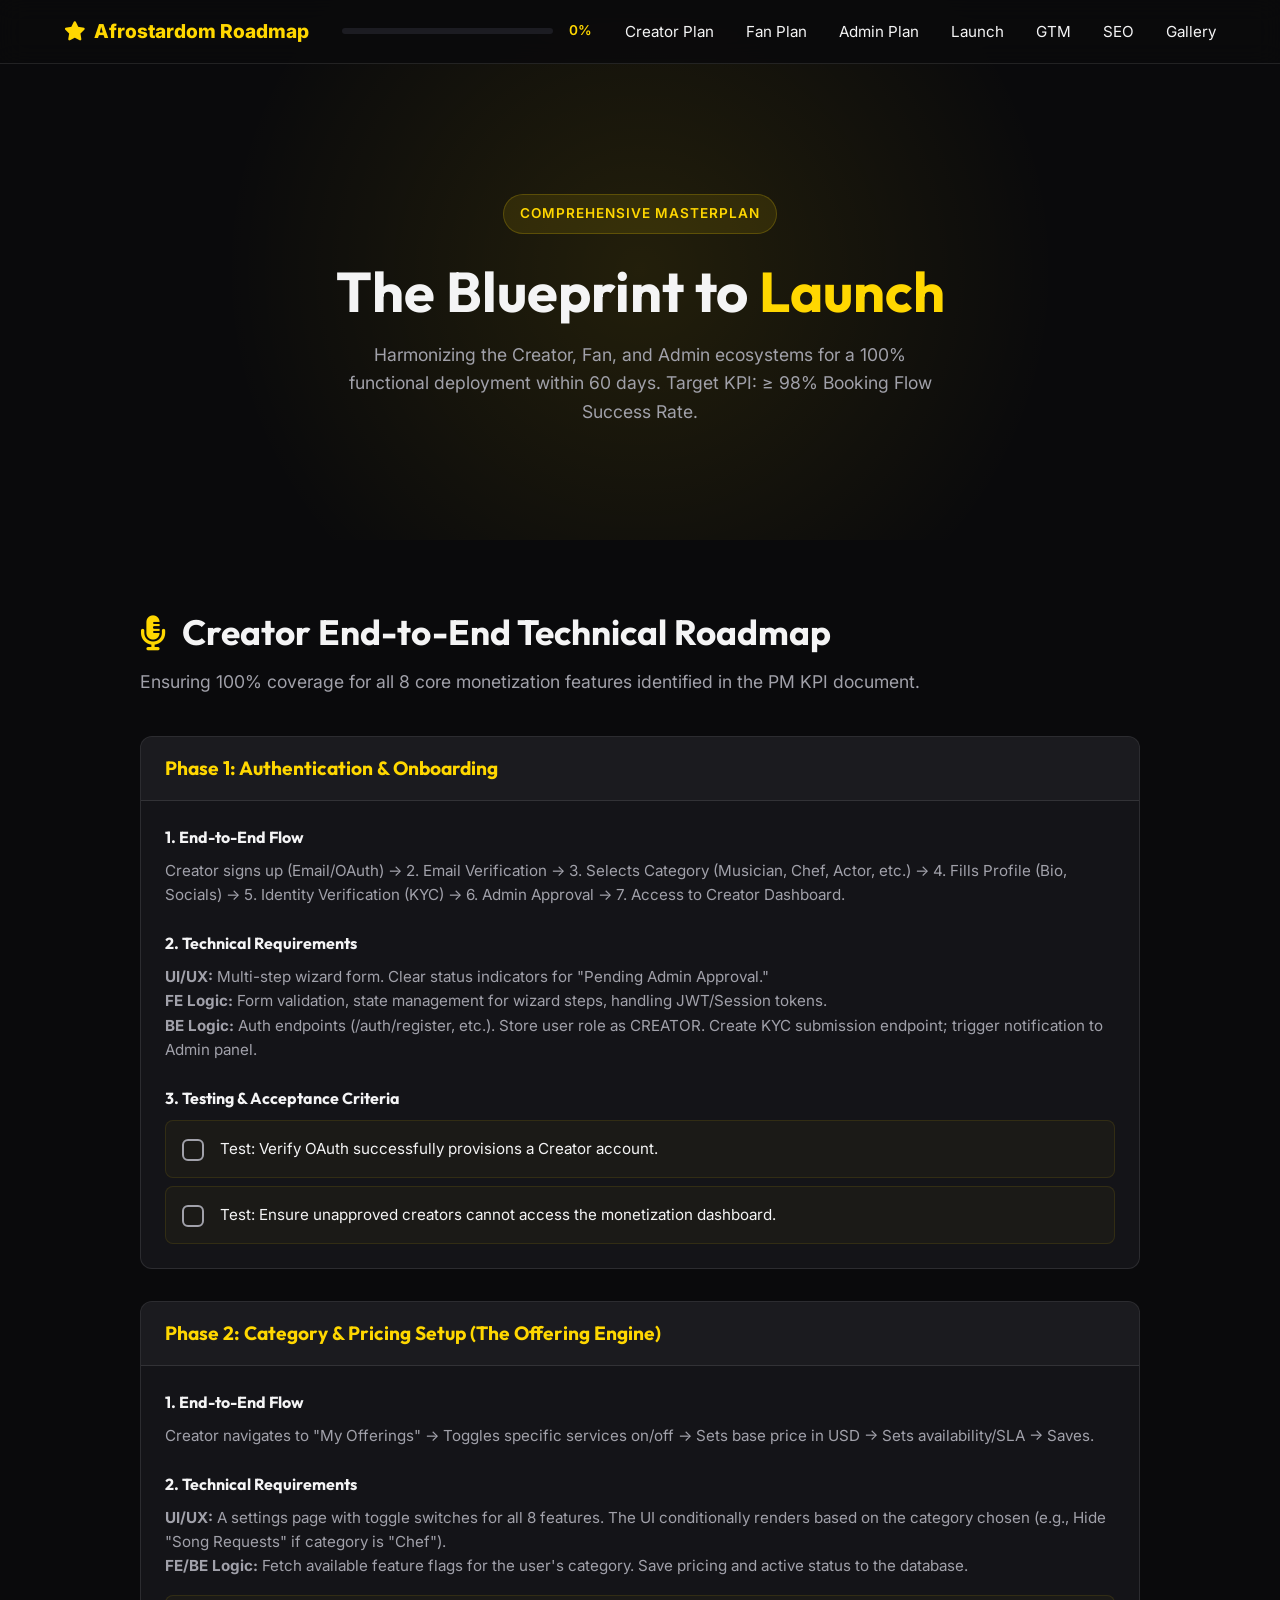
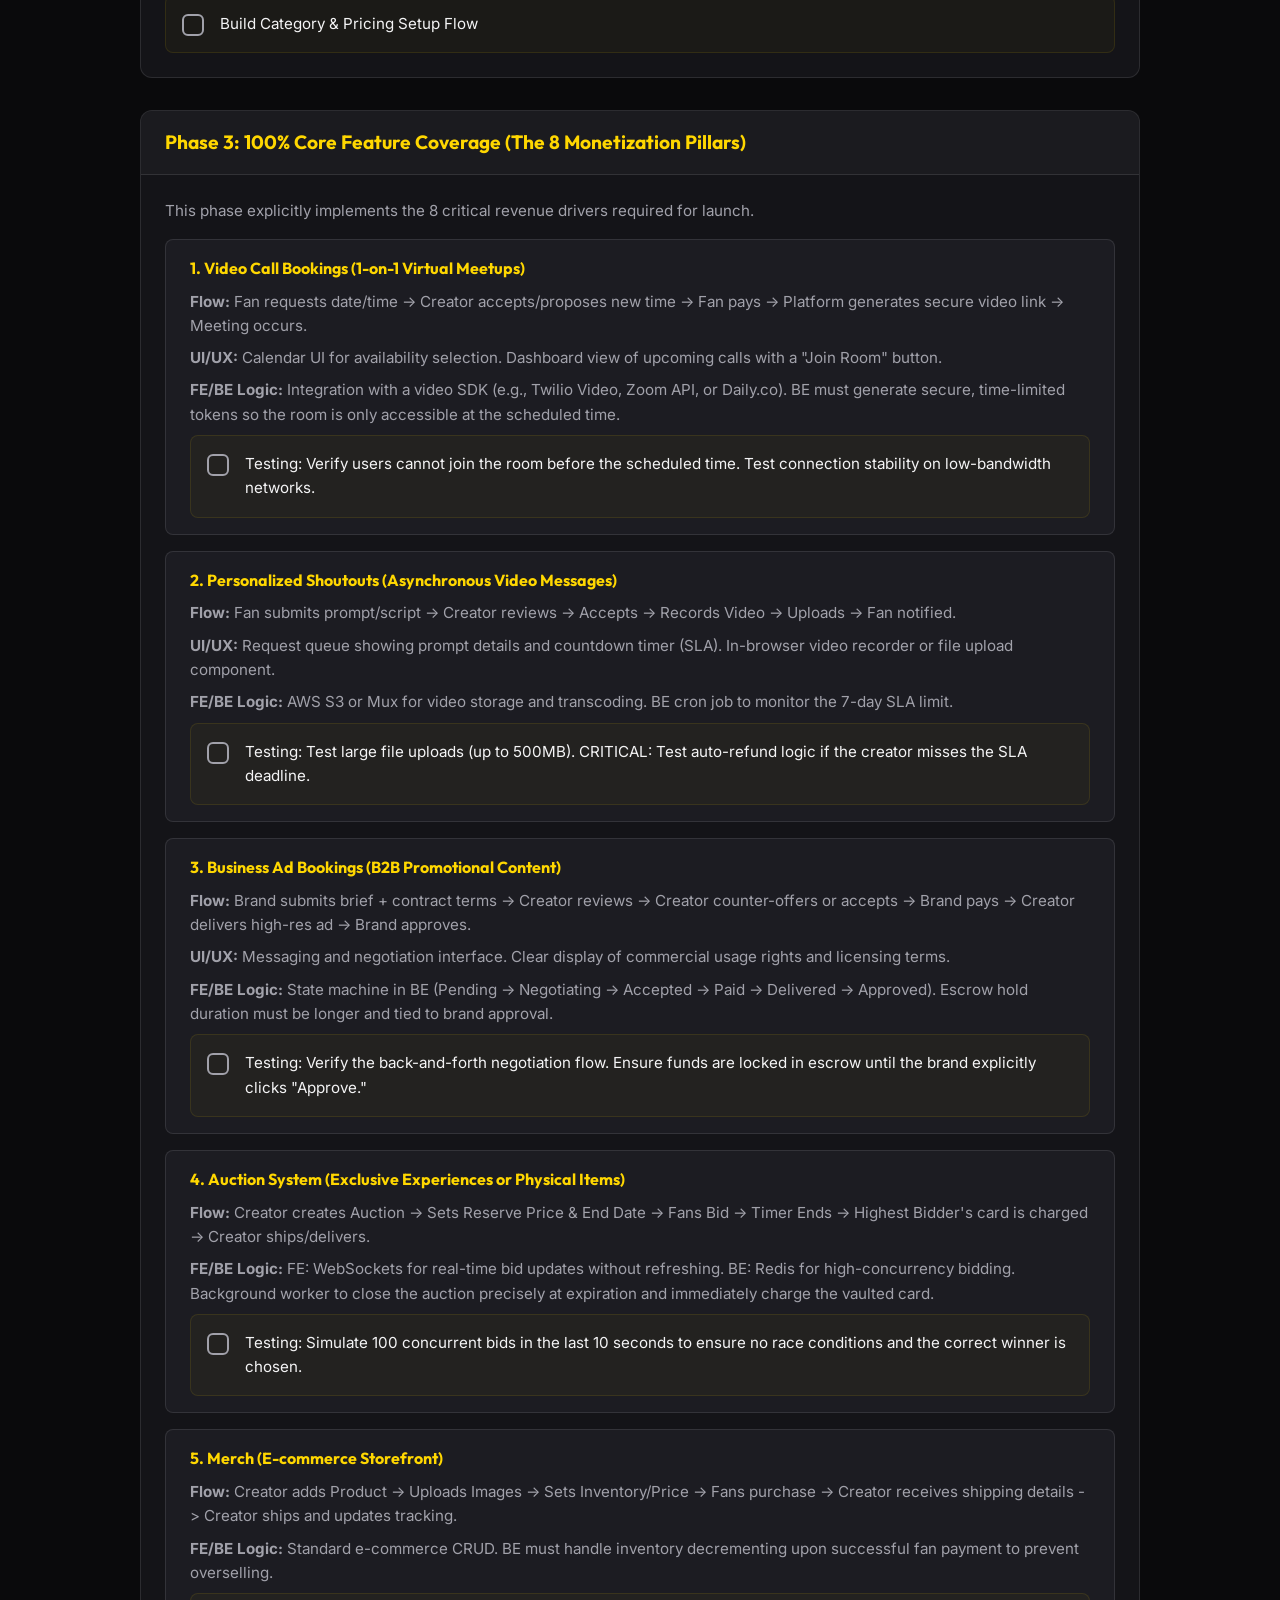
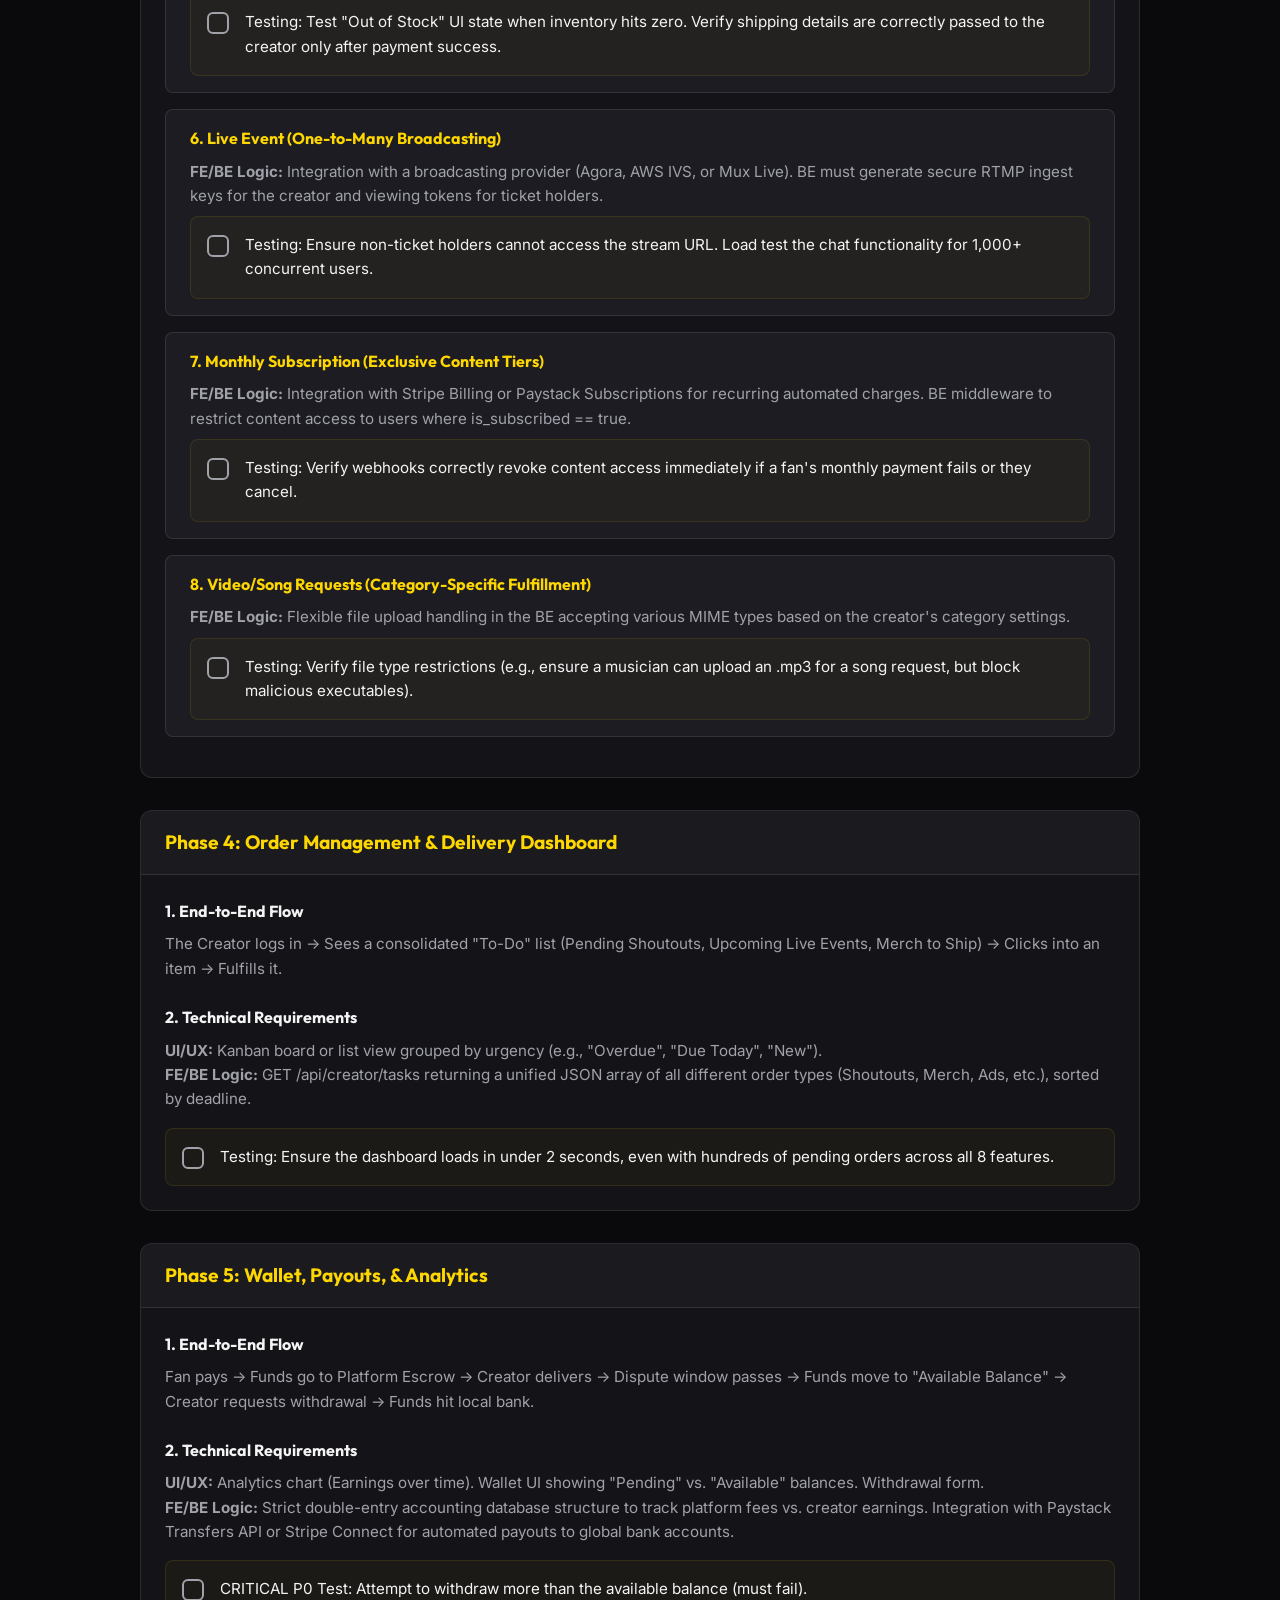
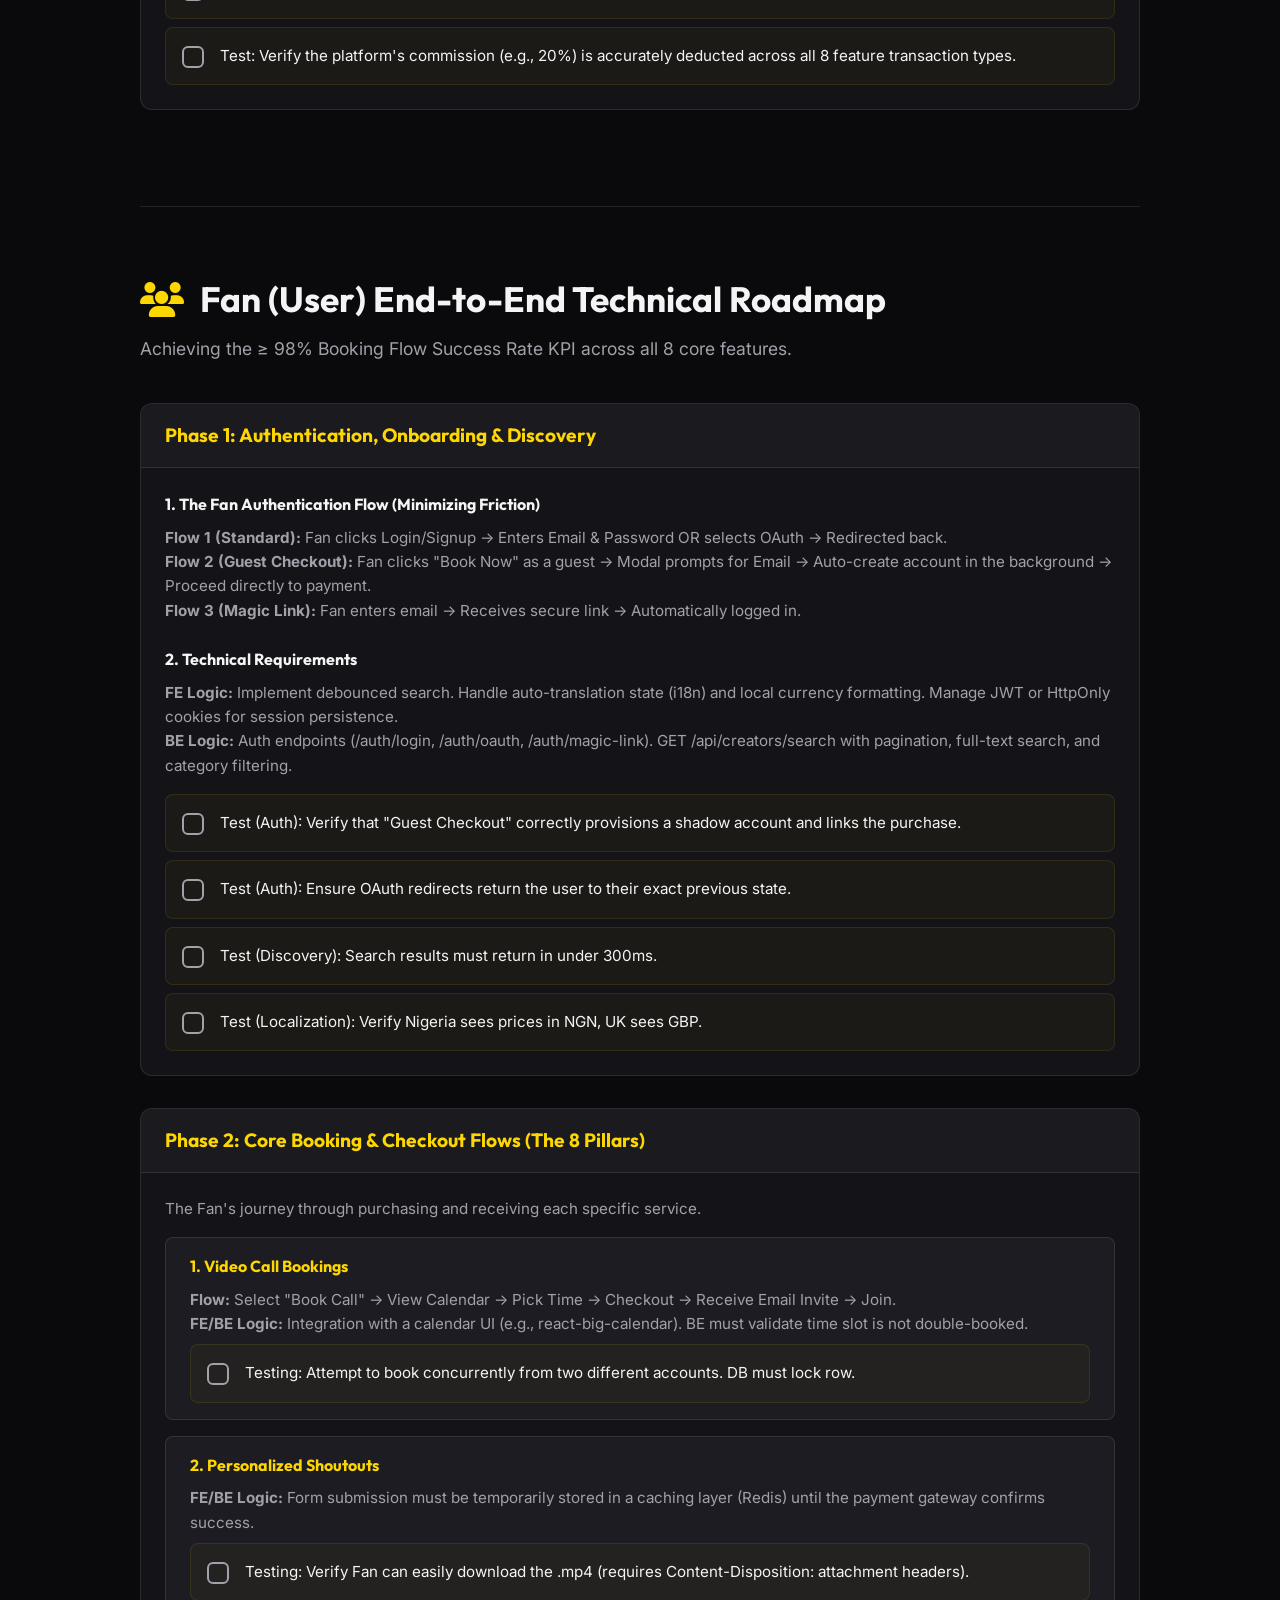
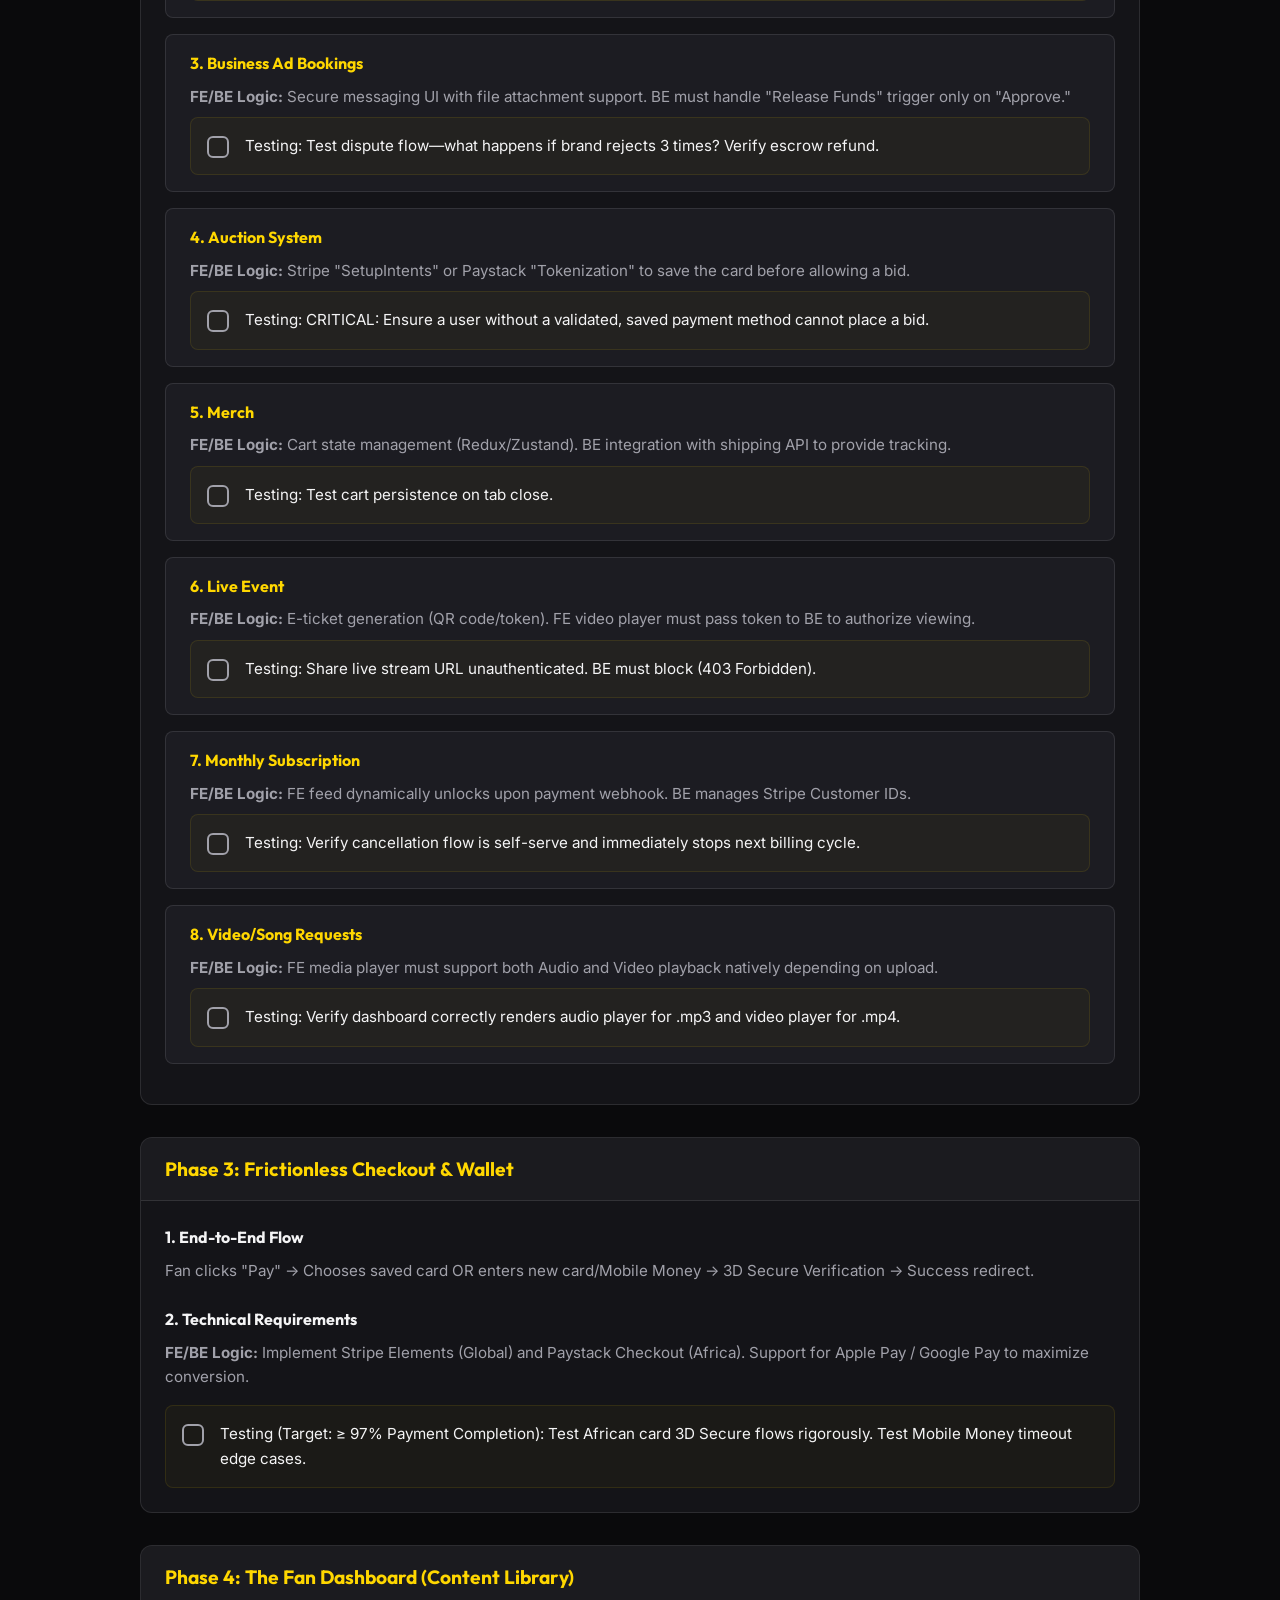
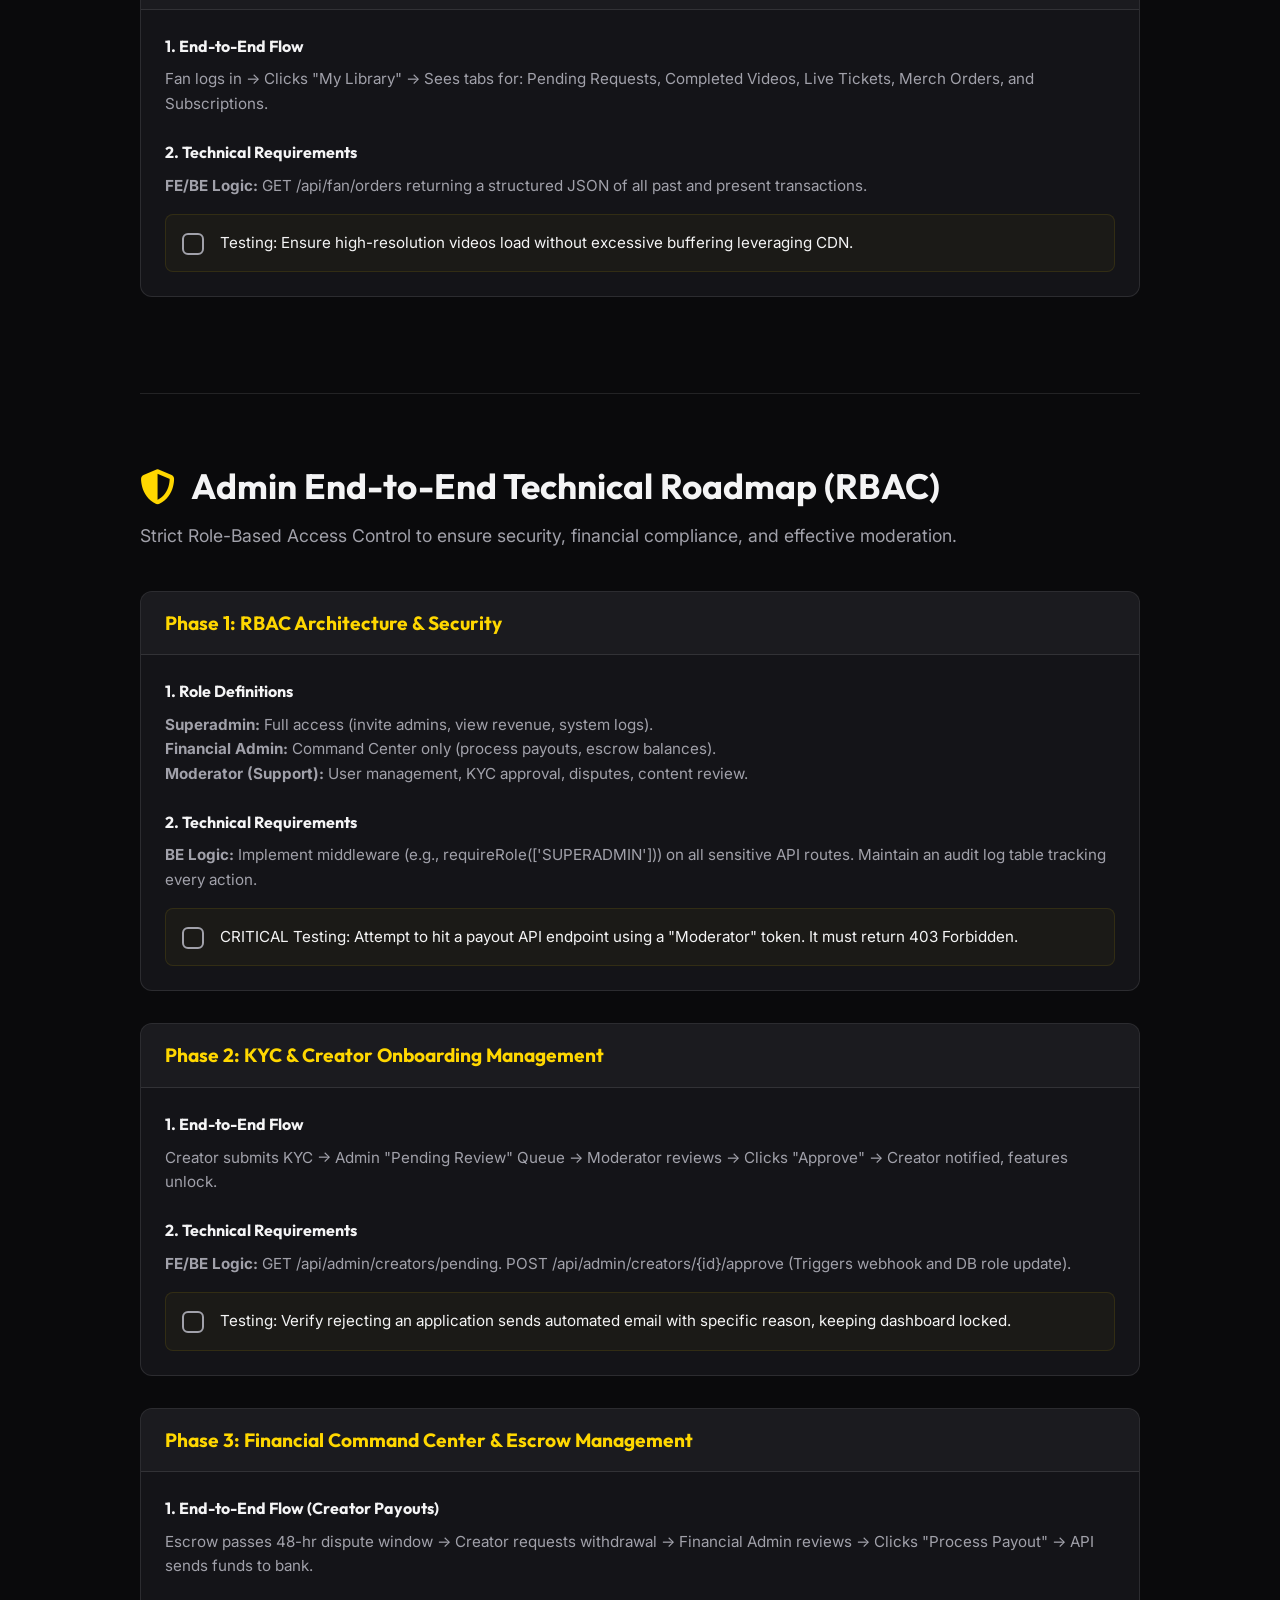
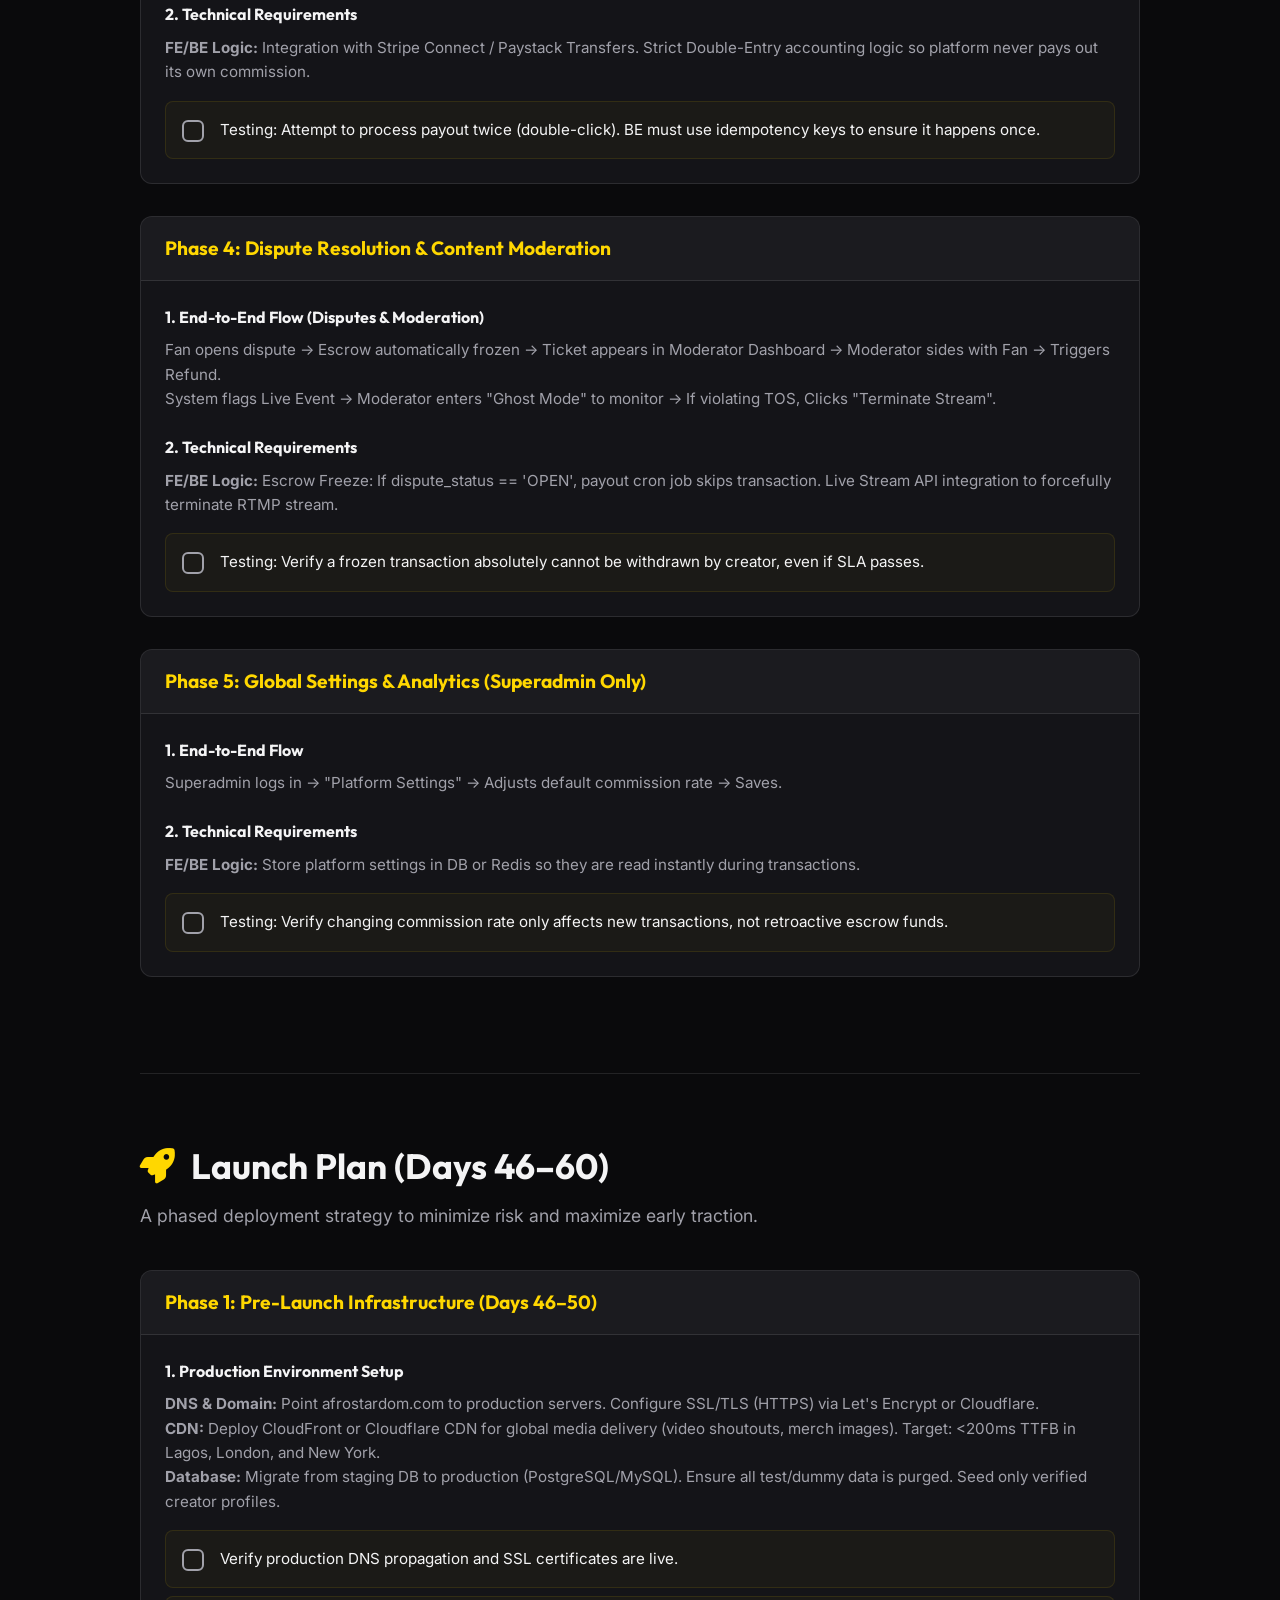
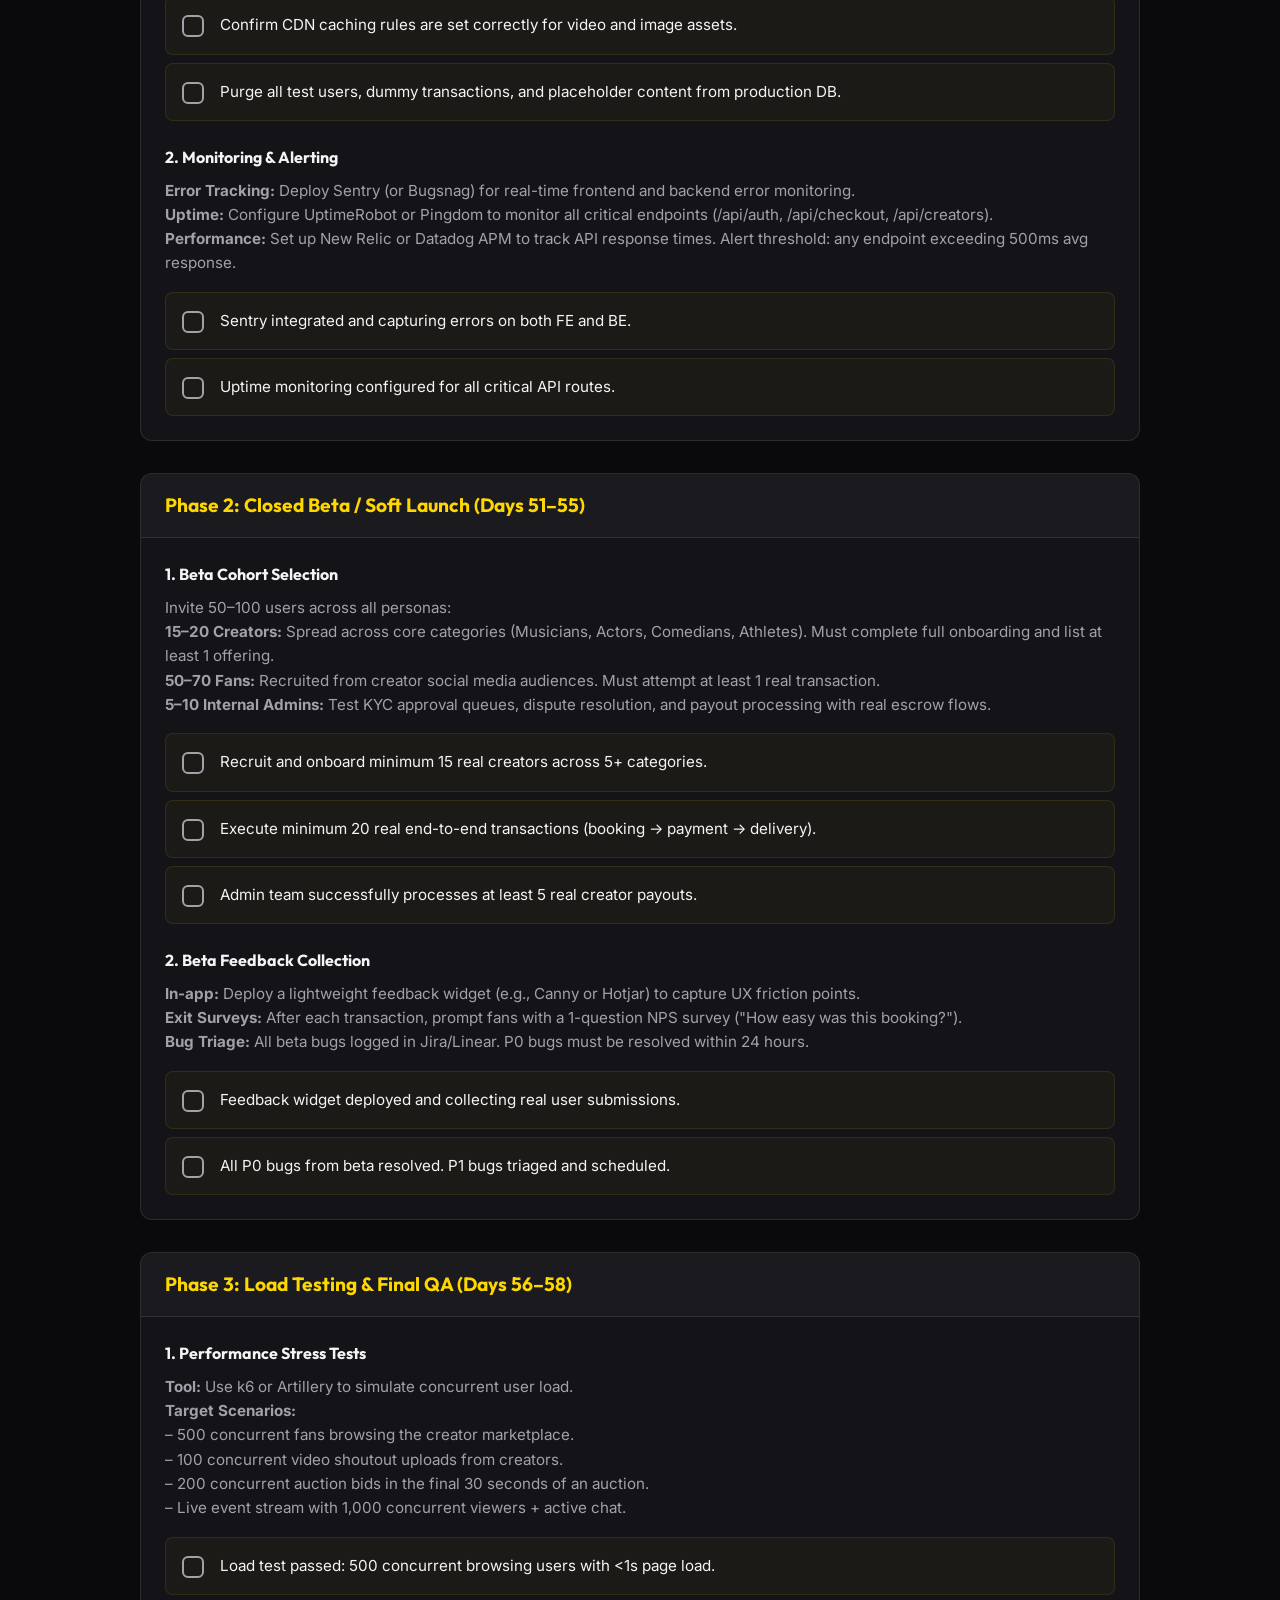
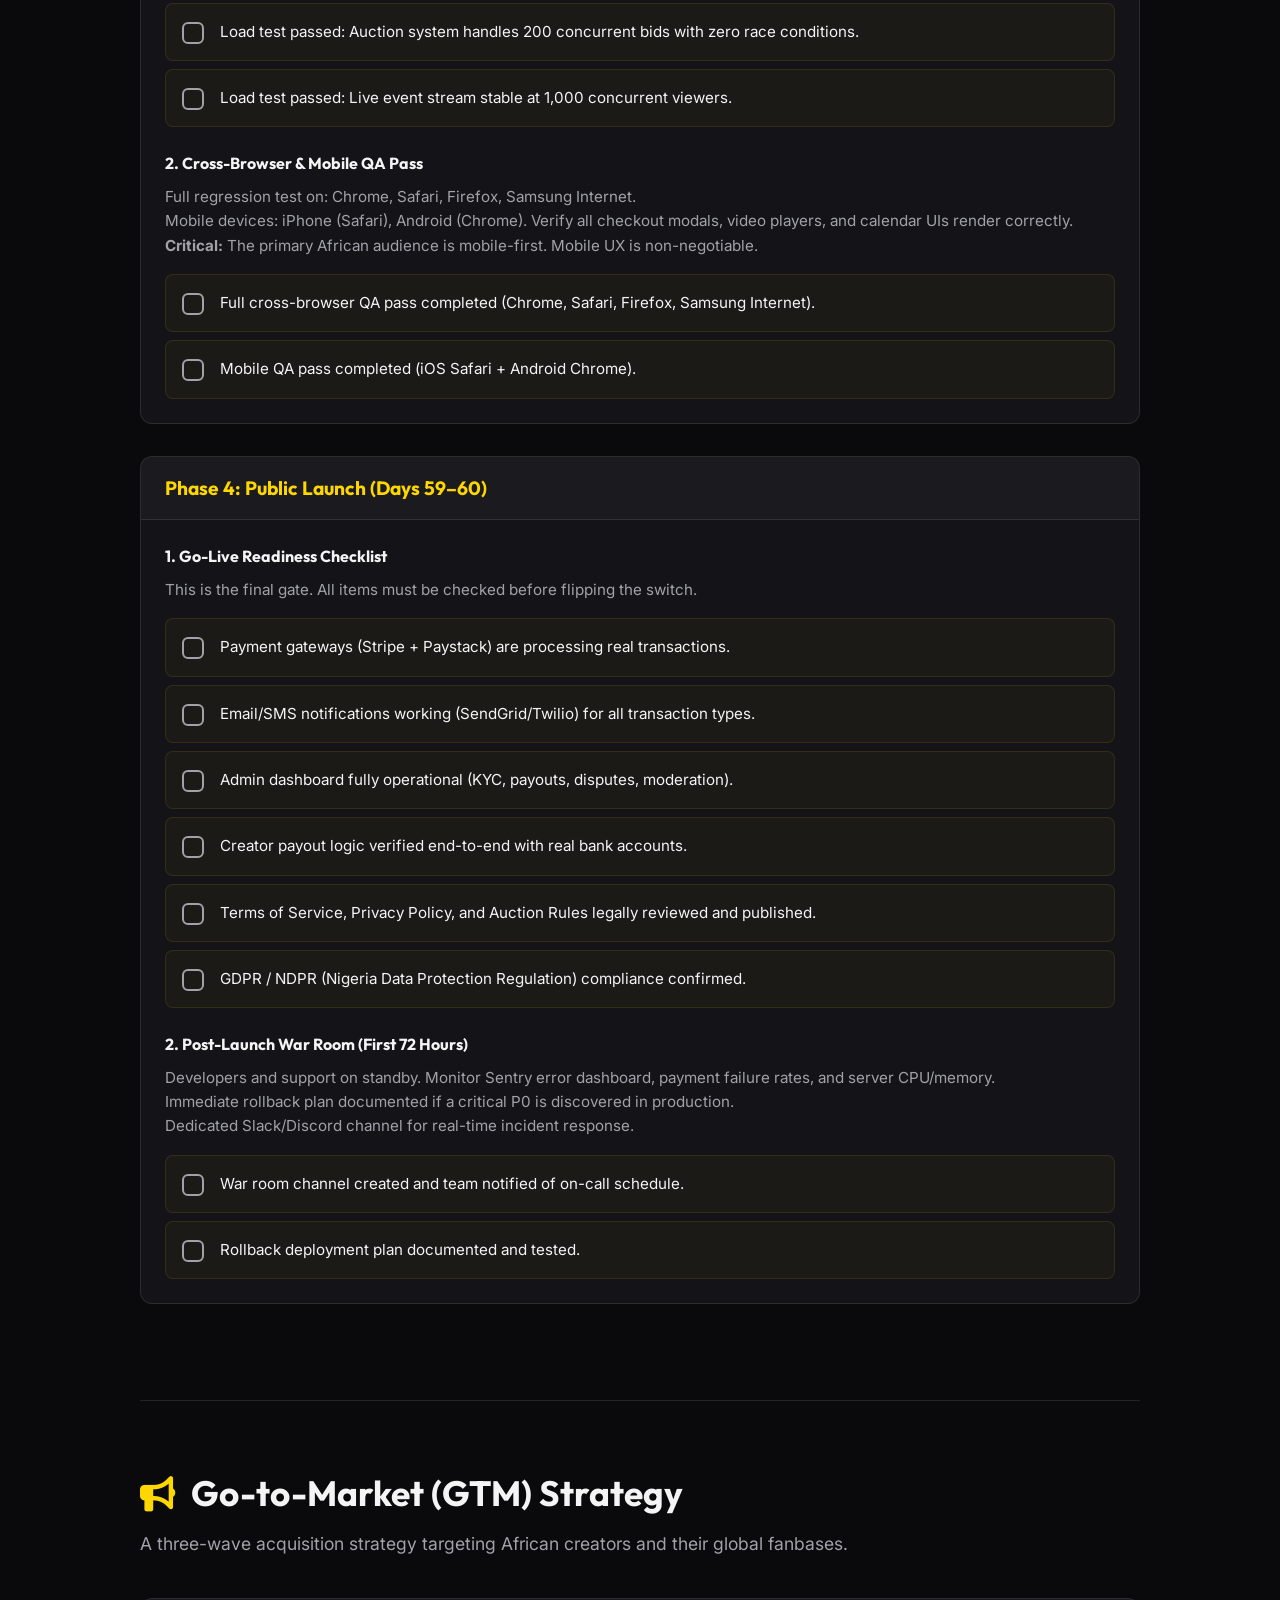
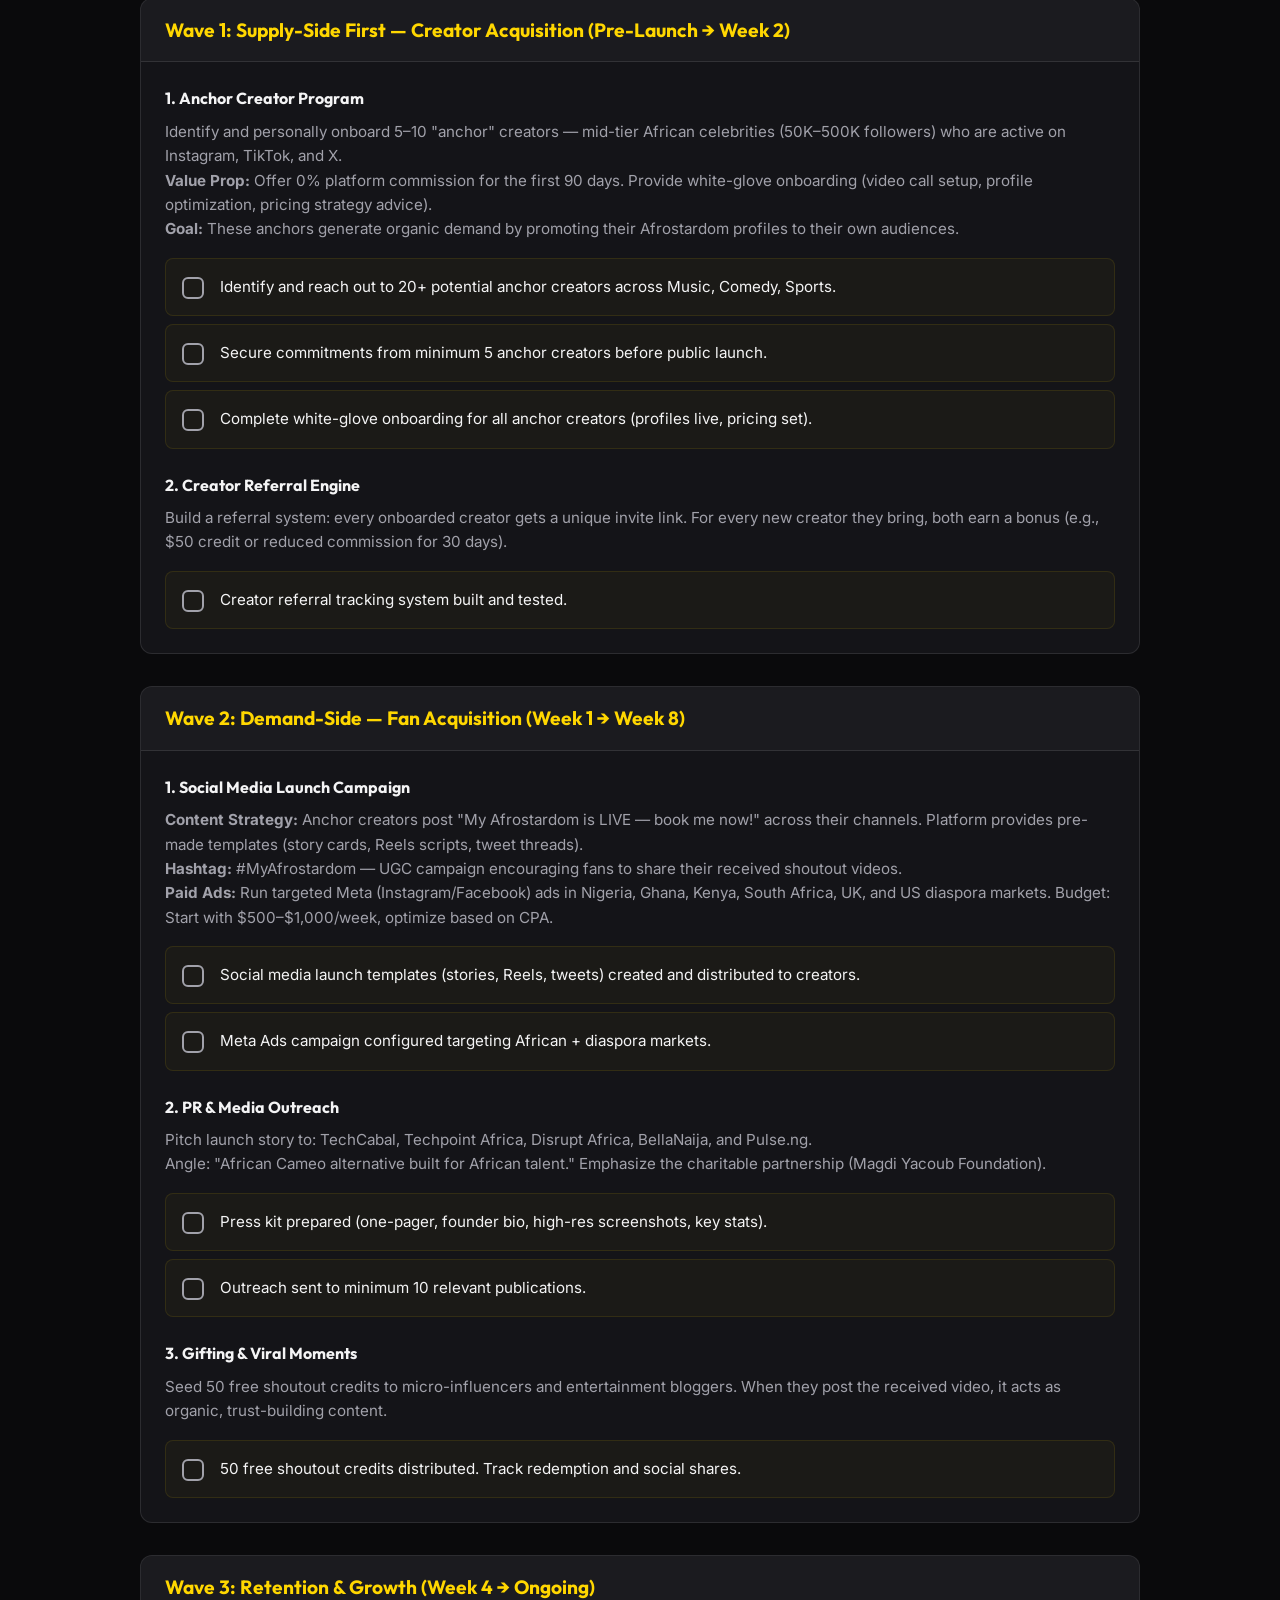
==== index.html @ 61bc8207 "roadmap" ====
<!DOCTYPE html>
<html lang="en">

<head>
    <meta charset="UTF-8">
    <meta name="viewport" content="width=device-width, initial-scale=1.0">
    <title>Afrostardom | Comprehensive Technical Roadmap</title>
    <link rel="stylesheet" href="style.css">
    <link
        href="https://fonts.googleapis.com/css2?family=Outfit:wght@300;400;600;800&family=Inter:wght@400;500;600&display=swap"
        rel="stylesheet">
    <link rel="stylesheet" href="https://cdnjs.cloudflare.com/ajax/libs/font-awesome/6.4.0/css/all.min.css">
</head>

<body>
    <nav class="navbar">
        <div class="logo">
            <i class="fa-solid fa-star"></i> Afrostardom Roadmap
        </div>
        <div class="nav-progress">
            <div class="progress-bar-wrap-small">
                <div class="progress-bar" id="nav-progress-bar"></div>
            </div>
            <span id="nav-progress-text">0%</span>
        </div>
        <ul class="nav-links">
            <li><a href="#creator-plan">Creator Plan</a></li>
            <li><a href="#fan-plan">Fan Plan</a></li>
            <li><a href="#admin-plan">Admin Plan</a></li>
            <li><a href="#launch-plan">Launch</a></li>
            <li><a href="#gtm-plan">GTM</a></li>
            <li><a href="#seo-plan">SEO</a></li>
            <li><a href="#gallery">Gallery</a></li>
        </ul>
    </nav>

    <header class="hero" id="overview">
        <div class="hero-content">
            <span class="badge">Comprehensive Masterplan</span>
            <h1>The Blueprint to <span class="highlight">Launch</span></h1>
            <p>Harmonizing the Creator, Fan, and Admin ecosystems for a 100% functional deployment within 60 days.
                Target KPI: ≥ 98% Booking Flow Success Rate.</p>
        </div>
    </header>

    <main class="container">

        <!-- CREATOR PLAN -->
        <section class="section plan-section" id="creator-plan">
            <h2 class="section-title"><i class="fa-solid fa-microphone-lines highlight"></i> Creator End-to-End
                Technical Roadmap</h2>
            <p class="section-subtitle">Ensuring 100% coverage for all 8 core monetization features identified in the PM
                KPI document.</p>

            <div class="phase-card">
                <h3>Phase 1: Authentication & Onboarding</h3>
                <div class="details">
                    <h4>1. End-to-End Flow</h4>
                    <p>Creator signs up (Email/OAuth) -> 2. Email Verification -> 3. Selects Category (Musician, Chef,
                        Actor, etc.) -> 4. Fills Profile (Bio, Socials) -> 5. Identity Verification (KYC) -> 6. Admin
                        Approval -> 7. Access to Creator Dashboard.</p>
                    <h4>2. Technical Requirements</h4>
                    <p><strong>UI/UX:</strong> Multi-step wizard form. Clear status indicators for "Pending Admin
                        Approval."<br>
                        <strong>FE Logic:</strong> Form validation, state management for wizard steps, handling
                        JWT/Session tokens.<br>
                        <strong>BE Logic:</strong> Auth endpoints (/auth/register, etc.). Store user role as CREATOR.
                        Create KYC submission endpoint; trigger notification to Admin panel.
                    </p>
                    <h4>3. Testing & Acceptance Criteria</h4>
                    <label class="task"><input type="checkbox" data-id="c_1_1"><span class="custom-cb"></span> Test:
                        Verify OAuth successfully provisions a Creator account.</label>
                    <label class="task"><input type="checkbox" data-id="c_1_2"><span class="custom-cb"></span> Test:
                        Ensure unapproved creators cannot access the monetization dashboard.</label>
                </div>
            </div>

            <div class="phase-card">
                <h3>Phase 2: Category & Pricing Setup (The Offering Engine)</h3>
                <div class="details">
                    <h4>1. End-to-End Flow</h4>
                    <p>Creator navigates to "My Offerings" -> Toggles specific services on/off -> Sets base price in USD
                        -> Sets availability/SLA -> Saves.</p>
                    <h4>2. Technical Requirements</h4>
                    <p><strong>UI/UX:</strong> A settings page with toggle switches for all 8 features. The UI
                        conditionally renders based on the category chosen (e.g., Hide "Song Requests" if category is
                        "Chef").<br>
                        <strong>FE/BE Logic:</strong> Fetch available feature flags for the user's category. Save
                        pricing and active status to the database.
                    </p>
                    <label class="task"><input type="checkbox" data-id="c_2_1"><span class="custom-cb"></span> Build
                        Category & Pricing Setup Flow</label>
                </div>
            </div>

            <div class="phase-card">
                <h3>Phase 3: 100% Core Feature Coverage (The 8 Monetization Pillars)</h3>
                <div class="details">
                    <p>This phase explicitly implements the 8 critical revenue drivers required for launch.</p>

                    <div class="feature-block">
                        <h4>1. Video Call Bookings (1-on-1 Virtual Meetups)</h4>
                        <p><strong>Flow:</strong> Fan requests date/time -> Creator accepts/proposes new time -> Fan
                            pays -> Platform generates secure video link -> Meeting occurs.</p>
                        <p><strong>UI/UX:</strong> Calendar UI for availability selection. Dashboard view of upcoming
                            calls with a "Join Room" button.</p>
                        <p><strong>FE/BE Logic:</strong> Integration with a video SDK (e.g., Twilio Video, Zoom API, or
                            Daily.co). BE must generate secure, time-limited tokens so the room is only accessible at
                            the scheduled time.</p>
                        <label class="task"><input type="checkbox" data-id="c_3_1"><span class="custom-cb"></span>
                            Testing: Verify users cannot join the room before the scheduled time. Test connection
                            stability on low-bandwidth networks.</label>
                    </div>

                    <div class="feature-block">
                        <h4>2. Personalized Shoutouts (Asynchronous Video Messages)</h4>
                        <p><strong>Flow:</strong> Fan submits prompt/script -> Creator reviews -> Accepts -> Records
                            Video -> Uploads -> Fan notified.</p>
                        <p><strong>UI/UX:</strong> Request queue showing prompt details and countdown timer (SLA).
                            In-browser video recorder or file upload component.</p>
                        <p><strong>FE/BE Logic:</strong> AWS S3 or Mux for video storage and transcoding. BE cron job to
                            monitor the 7-day SLA limit.</p>
                        <label class="task"><input type="checkbox" data-id="c_3_2"><span class="custom-cb"></span>
                            Testing: Test large file uploads (up to 500MB). CRITICAL: Test auto-refund logic if the
                            creator misses the SLA deadline.</label>
                    </div>

                    <div class="feature-block">
                        <h4>3. Business Ad Bookings (B2B Promotional Content)</h4>
                        <p><strong>Flow:</strong> Brand submits brief + contract terms -> Creator reviews -> Creator
                            counter-offers or accepts -> Brand pays -> Creator delivers high-res ad -> Brand approves.
                        </p>
                        <p><strong>UI/UX:</strong> Messaging and negotiation interface. Clear display of commercial
                            usage rights and licensing terms.</p>
                        <p><strong>FE/BE Logic:</strong> State machine in BE (Pending -> Negotiating -> Accepted -> Paid
                            -> Delivered -> Approved). Escrow hold duration must be longer and tied to brand approval.
                        </p>
                        <label class="task"><input type="checkbox" data-id="c_3_3"><span class="custom-cb"></span>
                            Testing: Verify the back-and-forth negotiation flow. Ensure funds are locked in escrow until
                            the brand explicitly clicks "Approve."</label>
                    </div>

                    <div class="feature-block">
                        <h4>4. Auction System (Exclusive Experiences or Physical Items)</h4>
                        <p><strong>Flow:</strong> Creator creates Auction -> Sets Reserve Price & End Date -> Fans Bid
                            -> Timer Ends -> Highest Bidder's card is charged -> Creator ships/delivers.</p>
                        <p><strong>FE/BE Logic:</strong> FE: WebSockets for real-time bid updates without refreshing.
                            BE: Redis for high-concurrency bidding. Background worker to close the auction precisely at
                            expiration and immediately charge the vaulted card.</p>
                        <label class="task"><input type="checkbox" data-id="c_3_4"><span class="custom-cb"></span>
                            Testing: Simulate 100 concurrent bids in the last 10 seconds to ensure no race conditions
                            and the correct winner is chosen.</label>
                    </div>

                    <div class="feature-block">
                        <h4>5. Merch (E-commerce Storefront)</h4>
                        <p><strong>Flow:</strong> Creator adds Product -> Uploads Images -> Sets Inventory/Price -> Fans
                            purchase -> Creator receives shipping details -> Creator ships and updates tracking.</p>
                        <p><strong>FE/BE Logic:</strong> Standard e-commerce CRUD. BE must handle inventory decrementing
                            upon successful fan payment to prevent overselling.</p>
                        <label class="task"><input type="checkbox" data-id="c_3_5"><span class="custom-cb"></span>
                            Testing: Test "Out of Stock" UI state when inventory hits zero. Verify shipping details are
                            correctly passed to the creator only after payment success.</label>
                    </div>

                    <div class="feature-block">
                        <h4>6. Live Event (One-to-Many Broadcasting)</h4>
                        <p><strong>FE/BE Logic:</strong> Integration with a broadcasting provider (Agora, AWS IVS, or
                            Mux Live). BE must generate secure RTMP ingest keys for the creator and viewing tokens for
                            ticket holders.</p>
                        <label class="task"><input type="checkbox" data-id="c_3_6"><span class="custom-cb"></span>
                            Testing: Ensure non-ticket holders cannot access the stream URL. Load test the chat
                            functionality for 1,000+ concurrent users.</label>
                    </div>

                    <div class="feature-block">
                        <h4>7. Monthly Subscription (Exclusive Content Tiers)</h4>
                        <p><strong>FE/BE Logic:</strong> Integration with Stripe Billing or Paystack Subscriptions for
                            recurring automated charges. BE middleware to restrict content access to users where
                            is_subscribed == true.</p>
                        <label class="task"><input type="checkbox" data-id="c_3_7"><span class="custom-cb"></span>
                            Testing: Verify webhooks correctly revoke content access immediately if a fan's monthly
                            payment fails or they cancel.</label>
                    </div>

                    <div class="feature-block">
                        <h4>8. Video/Song Requests (Category-Specific Fulfillment)</h4>
                        <p><strong>FE/BE Logic:</strong> Flexible file upload handling in the BE accepting various MIME
                            types based on the creator's category settings.</p>
                        <label class="task"><input type="checkbox" data-id="c_3_8"><span class="custom-cb"></span>
                            Testing: Verify file type restrictions (e.g., ensure a musician can upload an .mp3 for a
                            song request, but block malicious executables).</label>
                    </div>
                </div>
            </div>

            <div class="phase-card">
                <h3>Phase 4: Order Management & Delivery Dashboard</h3>
                <div class="details">
                    <h4>1. End-to-End Flow</h4>
                    <p>The Creator logs in -> Sees a consolidated "To-Do" list (Pending Shoutouts, Upcoming Live Events,
                        Merch to Ship) -> Clicks into an item -> Fulfills it.</p>
                    <h4>2. Technical Requirements</h4>
                    <p><strong>UI/UX:</strong> Kanban board or list view grouped by urgency (e.g., "Overdue", "Due
                        Today", "New").<br>
                        <strong>FE/BE Logic:</strong> GET /api/creator/tasks returning a unified JSON array of all
                        different order types (Shoutouts, Merch, Ads, etc.), sorted by deadline.
                    </p>
                    <label class="task"><input type="checkbox" data-id="c_4_1"><span class="custom-cb"></span> Testing:
                        Ensure the dashboard loads in under 2 seconds, even with hundreds of pending orders across all 8
                        features.</label>
                </div>
            </div>

            <div class="phase-card">
                <h3>Phase 5: Wallet, Payouts, & Analytics</h3>
                <div class="details">
                    <h4>1. End-to-End Flow</h4>
                    <p>Fan pays -> Funds go to Platform Escrow -> Creator delivers -> Dispute window passes -> Funds
                        move to "Available Balance" -> Creator requests withdrawal -> Funds hit local bank.</p>
                    <h4>2. Technical Requirements</h4>
                    <p><strong>UI/UX:</strong> Analytics chart (Earnings over time). Wallet UI showing "Pending" vs.
                        "Available" balances. Withdrawal form.<br>
                        <strong>FE/BE Logic:</strong> Strict double-entry accounting database structure to track
                        platform fees vs. creator earnings. Integration with Paystack Transfers API or Stripe Connect
                        for automated payouts to global bank accounts.
                    </p>
                    <label class="task"><input type="checkbox" data-id="c_5_1"><span class="custom-cb"></span> CRITICAL
                        P0 Test: Attempt to withdraw more than the available balance (must fail).</label>
                    <label class="task"><input type="checkbox" data-id="c_5_2"><span class="custom-cb"></span> Test:
                        Verify the platform's commission (e.g., 20%) is accurately deducted across all 8 feature
                        transaction types.</label>
                </div>
            </div>
        </section>

        <!-- FAN PLAN -->
        <section class="section plan-section" id="fan-plan">
            <h2 class="section-title"><i class="fa-solid fa-users highlight"></i> Fan (User) End-to-End Technical
                Roadmap</h2>
            <p class="section-subtitle">Achieving the ≥ 98% Booking Flow Success Rate KPI across all 8 core features.
            </p>

            <div class="phase-card">
                <h3>Phase 1: Authentication, Onboarding & Discovery</h3>
                <div class="details">
                    <h4>1. The Fan Authentication Flow (Minimizing Friction)</h4>
                    <p><strong>Flow 1 (Standard):</strong> Fan clicks Login/Signup -> Enters Email & Password OR selects
                        OAuth -> Redirected back.<br>
                        <strong>Flow 2 (Guest Checkout):</strong> Fan clicks "Book Now" as a guest -> Modal prompts for
                        Email -> Auto-create account in the background -> Proceed directly to payment.<br>
                        <strong>Flow 3 (Magic Link):</strong> Fan enters email -> Receives secure link -> Automatically
                        logged in.
                    </p>
                    <h4>2. Technical Requirements</h4>
                    <p><strong>FE Logic:</strong> Implement debounced search. Handle auto-translation state (i18n) and
                        local currency formatting. Manage JWT or HttpOnly cookies for session persistence.<br>
                        <strong>BE Logic:</strong> Auth endpoints (/auth/login, /auth/oauth, /auth/magic-link). GET
                        /api/creators/search with pagination, full-text search, and category filtering.
                    </p>
                    <label class="task"><input type="checkbox" data-id="f_1_1"><span class="custom-cb"></span> Test
                        (Auth): Verify that "Guest Checkout" correctly provisions a shadow account and links the
                        purchase.</label>
                    <label class="task"><input type="checkbox" data-id="f_1_2"><span class="custom-cb"></span> Test
                        (Auth): Ensure OAuth redirects return the user to their exact previous state.</label>
                    <label class="task"><input type="checkbox" data-id="f_1_3"><span class="custom-cb"></span> Test
                        (Discovery): Search results must return in under 300ms.</label>
                    <label class="task"><input type="checkbox" data-id="f_1_4"><span class="custom-cb"></span> Test
                        (Localization): Verify Nigeria sees prices in NGN, UK sees GBP.</label>
                </div>
            </div>

            <div class="phase-card">
                <h3>Phase 2: Core Booking & Checkout Flows (The 8 Pillars)</h3>
                <div class="details">
                    <p>The Fan's journey through purchasing and receiving each specific service.</p>

                    <div class="feature-block">
                        <h4>1. Video Call Bookings</h4>
                        <p><strong>Flow:</strong> Select "Book Call" -> View Calendar -> Pick Time -> Checkout ->
                            Receive Email Invite -> Join.<br>
                            <strong>FE/BE Logic:</strong> Integration with a calendar UI (e.g., react-big-calendar). BE
                            must validate time slot is not double-booked.
                        </p>
                        <label class="task"><input type="checkbox" data-id="f_2_1"><span class="custom-cb"></span>
                            Testing: Attempt to book concurrently from two different accounts. DB must lock row.</label>
                    </div>

                    <div class="feature-block">
                        <h4>2. Personalized Shoutouts</h4>
                        <p><strong>FE/BE Logic:</strong> Form submission must be temporarily stored in a caching layer
                            (Redis) until the payment gateway confirms success.</p>
                        <label class="task"><input type="checkbox" data-id="f_2_2"><span class="custom-cb"></span>
                            Testing: Verify Fan can easily download the .mp4 (requires Content-Disposition: attachment
                            headers).</label>
                    </div>

                    <div class="feature-block">
                        <h4>3. Business Ad Bookings</h4>
                        <p><strong>FE/BE Logic:</strong> Secure messaging UI with file attachment support. BE must
                            handle "Release Funds" trigger only on "Approve."</p>
                        <label class="task"><input type="checkbox" data-id="f_2_3"><span class="custom-cb"></span>
                            Testing: Test dispute flow—what happens if brand rejects 3 times? Verify escrow
                            refund.</label>
                    </div>

                    <div class="feature-block">
                        <h4>4. Auction System</h4>
                        <p><strong>FE/BE Logic:</strong> Stripe "SetupIntents" or Paystack "Tokenization" to save the
                            card before allowing a bid.</p>
                        <label class="task"><input type="checkbox" data-id="f_2_4"><span class="custom-cb"></span>
                            Testing: CRITICAL: Ensure a user without a validated, saved payment method cannot place a
                            bid.</label>
                    </div>

                    <div class="feature-block">
                        <h4>5. Merch</h4>
                        <p><strong>FE/BE Logic:</strong> Cart state management (Redux/Zustand). BE integration with
                            shipping API to provide tracking.</p>
                        <label class="task"><input type="checkbox" data-id="f_2_5"><span class="custom-cb"></span>
                            Testing: Test cart persistence on tab close.</label>
                    </div>

                    <div class="feature-block">
                        <h4>6. Live Event</h4>
                        <p><strong>FE/BE Logic:</strong> E-ticket generation (QR code/token). FE video player must pass
                            token to BE to authorize viewing.</p>
                        <label class="task"><input type="checkbox" data-id="f_2_6"><span class="custom-cb"></span>
                            Testing: Share live stream URL unauthenticated. BE must block (403 Forbidden).</label>
                    </div>

                    <div class="feature-block">
                        <h4>7. Monthly Subscription</h4>
                        <p><strong>FE/BE Logic:</strong> FE feed dynamically unlocks upon payment webhook. BE manages
                            Stripe Customer IDs.</p>
                        <label class="task"><input type="checkbox" data-id="f_2_7"><span class="custom-cb"></span>
                            Testing: Verify cancellation flow is self-serve and immediately stops next billing
                            cycle.</label>
                    </div>

                    <div class="feature-block">
                        <h4>8. Video/Song Requests</h4>
                        <p><strong>FE/BE Logic:</strong> FE media player must support both Audio and Video playback
                            natively depending on upload.</p>
                        <label class="task"><input type="checkbox" data-id="f_2_8"><span class="custom-cb"></span>
                            Testing: Verify dashboard correctly renders audio player for .mp3 and video player for
                            .mp4.</label>
                    </div>
                </div>
            </div>

            <div class="phase-card">
                <h3>Phase 3: Frictionless Checkout & Wallet</h3>
                <div class="details">
                    <h4>1. End-to-End Flow</h4>
                    <p>Fan clicks "Pay" -> Chooses saved card OR enters new card/Mobile Money -> 3D Secure Verification
                        -> Success redirect.</p>
                    <h4>2. Technical Requirements</h4>
                    <p><strong>FE/BE Logic:</strong> Implement Stripe Elements (Global) and Paystack Checkout (Africa).
                        Support for Apple Pay / Google Pay to maximize conversion.</p>
                    <label class="task"><input type="checkbox" data-id="f_3_1"><span class="custom-cb"></span> Testing
                        (Target: ≥ 97% Payment Completion): Test African card 3D Secure flows rigorously. Test Mobile
                        Money timeout edge cases.</label>
                </div>
            </div>

            <div class="phase-card">
                <h3>Phase 4: The Fan Dashboard (Content Library)</h3>
                <div class="details">
                    <h4>1. End-to-End Flow</h4>
                    <p>Fan logs in -> Clicks "My Library" -> Sees tabs for: Pending Requests, Completed Videos, Live
                        Tickets, Merch Orders, and Subscriptions.</p>
                    <h4>2. Technical Requirements</h4>
                    <p><strong>FE/BE Logic:</strong> GET /api/fan/orders returning a structured JSON of all past and
                        present transactions.</p>
                    <label class="task"><input type="checkbox" data-id="f_4_1"><span class="custom-cb"></span> Testing:
                        Ensure high-resolution videos load without excessive buffering leveraging CDN.</label>
                </div>
            </div>
        </section>

        <!-- ADMIN PLAN -->
        <section class="section plan-section" id="admin-plan">
            <h2 class="section-title"><i class="fa-solid fa-shield-halved highlight"></i> Admin End-to-End Technical
                Roadmap (RBAC)</h2>
            <p class="section-subtitle">Strict Role-Based Access Control to ensure security, financial compliance, and
                effective moderation.</p>

            <div class="phase-card">
                <h3>Phase 1: RBAC Architecture & Security</h3>
                <div class="details">
                    <h4>1. Role Definitions</h4>
                    <p><strong>Superadmin:</strong> Full access (invite admins, view revenue, system logs).<br>
                        <strong>Financial Admin:</strong> Command Center only (process payouts, escrow balances).<br>
                        <strong>Moderator (Support):</strong> User management, KYC approval, disputes, content review.
                    </p>
                    <h4>2. Technical Requirements</h4>
                    <p><strong>BE Logic:</strong> Implement middleware (e.g., requireRole(['SUPERADMIN'])) on all
                        sensitive API routes. Maintain an audit log table tracking every action.</p>
                    <label class="task"><input type="checkbox" data-id="a_1_1"><span class="custom-cb"></span> CRITICAL
                        Testing: Attempt to hit a payout API endpoint using a "Moderator" token. It must return 403
                        Forbidden.</label>
                </div>
            </div>

            <div class="phase-card">
                <h3>Phase 2: KYC & Creator Onboarding Management</h3>
                <div class="details">
                    <h4>1. End-to-End Flow</h4>
                    <p>Creator submits KYC -> Admin "Pending Review" Queue -> Moderator reviews -> Clicks "Approve" ->
                        Creator notified, features unlock.</p>
                    <h4>2. Technical Requirements</h4>
                    <p><strong>FE/BE Logic:</strong> GET /api/admin/creators/pending. POST
                        /api/admin/creators/{id}/approve (Triggers webhook and DB role update).</p>
                    <label class="task"><input type="checkbox" data-id="a_2_1"><span class="custom-cb"></span> Testing:
                        Verify rejecting an application sends automated email with specific reason, keeping dashboard
                        locked.</label>
                </div>
            </div>

            <div class="phase-card">
                <h3>Phase 3: Financial Command Center & Escrow Management</h3>
                <div class="details">
                    <h4>1. End-to-End Flow (Creator Payouts)</h4>
                    <p>Escrow passes 48-hr dispute window -> Creator requests withdrawal -> Financial Admin reviews ->
                        Clicks "Process Payout" -> API sends funds to bank.</p>
                    <h4>2. Technical Requirements</h4>
                    <p><strong>FE/BE Logic:</strong> Integration with Stripe Connect / Paystack Transfers. Strict
                        Double-Entry accounting logic so platform never pays out its own commission.</p>
                    <label class="task"><input type="checkbox" data-id="a_3_1"><span class="custom-cb"></span> Testing:
                        Attempt to process payout twice (double-click). BE must use idempotency keys to ensure it
                        happens once.</label>
                </div>
            </div>

            <div class="phase-card">
                <h3>Phase 4: Dispute Resolution & Content Moderation</h3>
                <div class="details">
                    <h4>1. End-to-End Flow (Disputes & Moderation)</h4>
                    <p>Fan opens dispute -> Escrow automatically frozen -> Ticket appears in Moderator Dashboard ->
                        Moderator sides with Fan -> Triggers Refund.<br>
                        System flags Live Event -> Moderator enters "Ghost Mode" to monitor -> If violating TOS, Clicks
                        "Terminate Stream".</p>
                    <h4>2. Technical Requirements</h4>
                    <p><strong>FE/BE Logic:</strong> Escrow Freeze: If dispute_status == 'OPEN', payout cron job skips
                        transaction. Live Stream API integration to forcefully terminate RTMP stream.</p>
                    <label class="task"><input type="checkbox" data-id="a_4_1"><span class="custom-cb"></span> Testing:
                        Verify a frozen transaction absolutely cannot be withdrawn by creator, even if SLA
                        passes.</label>
                </div>
            </div>

            <div class="phase-card">
                <h3>Phase 5: Global Settings & Analytics (Superadmin Only)</h3>
                <div class="details">
                    <h4>1. End-to-End Flow</h4>
                    <p>Superadmin logs in -> "Platform Settings" -> Adjusts default commission rate -> Saves.</p>
                    <h4>2. Technical Requirements</h4>
                    <p><strong>FE/BE Logic:</strong> Store platform settings in DB or Redis so they are read instantly
                        during transactions.</p>
                    <label class="task"><input type="checkbox" data-id="a_5_1"><span class="custom-cb"></span> Testing:
                        Verify changing commission rate only affects new transactions, not retroactive escrow
                        funds.</label>
                </div>
            </div>
        </section>

        <div id="launch-gtm-seo-anchor"></div>

    </main>

    <section class="section gallery" id="gallery">
        <div class="container">
            <h2 class="section-title">UI Feature Gallery</h2>
            <p class="section-subtitle">Conceptual references for the implementation phase.</p>

            <div class="masonry-grid">
                <div class="gallery-item">
                    <img src="BookvideoCalldashboard.png" alt="Video Call Booking Dashboard">
                    <div class="overlay">Video Booking Dashboard</div>
                </div>
                <div class="gallery-item">
                    <img src="Calanderfoeevenetbooking.png" alt="Event Calendar">
                    <div class="overlay">Event Calendar UI</div>
                </div>
                <div class="gallery-item">
                    <img src="CreateEvent Forms.png" alt="Create Event Form">
                    <div class="overlay">Create Event Form</div>
                </div>
                <div class="gallery-item">
                    <img src="Even UI.png" alt="Event UI">
                    <div class="overlay">Live Event Interface</div>
                </div>
                <div class="gallery-item">
                    <img src="Eventdashboard.png" alt="Event Dashboard">
                    <div class="overlay">Event Management Dashboard</div>
                </div>
                <div class="gallery-item">
                    <img src="Request Shout form.png" alt="Request Shoutout">
                    <div class="overlay">Shoutout Request Form</div>
                </div>
            </div>
        </div>
    </section>

    <footer>
        <p>&copy; 2026 Afrostardom Technical Roadmap</p>
    </footer>

    <script src="app.js"></script>
    <script src="launch-gtm-seo.js"></script>
</body>

</html>
---- style.css ----
:root {
    --bg-dark: #0a0a0c;
    --bg-card: #141418;
    --bg-card-inner: #1c1c22;
    --primary: #FFD700;
    --primary-hover: #e5c100;
    --text-main: #f4f4f5;
    --text-muted: #a1a1aa;
    --border: rgba(255, 255, 255, 0.1);
    --glass-blur: 12px;
}

* {
    margin: 0;
    padding: 0;
    box-sizing: border-box;
}

body {
    font-family: 'Inter', sans-serif;
    background-color: var(--bg-dark);
    color: var(--text-main);
    line-height: 1.6;
    overflow-x: hidden;
}

h1, h2, h3, h4 {
    font-family: 'Outfit', sans-serif;
}

.navbar {
    display: flex;
    justify-content: space-between;
    align-items: center;
    padding: 1rem 5%;
    background: rgba(10, 10, 12, 0.9);
    backdrop-filter: blur(var(--glass-blur));
    position: fixed;
    width: 100%;
    top: 0;
    z-index: 100;
    border-bottom: 1px solid var(--border);
}

.logo {
    font-size: 1.2rem;
    font-weight: 800;
    color: var(--primary);
    display: flex;
    align-items: center;
    gap: 0.5rem;
}

.nav-progress {
    display: flex;
    align-items: center;
    gap: 1rem;
    width: 250px;
}

.progress-bar-wrap-small {
    flex: 1;
    height: 6px;
    background: var(--bg-card-inner);
    border-radius: 6px;
    overflow: hidden;
}

#nav-progress-bar {
    height: 100%;
    background: var(--primary);
    width: 0%;
    transition: width 0.3s ease;
}

#nav-progress-text {
    font-size: 0.85rem;
    font-weight: 600;
    color: var(--primary);
}

.nav-links {
    display: flex;
    list-style: none;
    gap: 2rem;
}

.nav-links a {
    color: var(--text-main);
    text-decoration: none;
    font-size: 0.95rem;
    transition: color 0.3s ease;
}

.nav-links a:hover {
    color: var(--primary);
}

.container {
    width: 90%;
    max-width: 1000px;
    margin: 0 auto;
}

.hero {
    min-height: 60vh;
    display: flex;
    align-items: center;
    justify-content: center;
    text-align: center;
    background: radial-gradient(circle at center, rgba(255,215,0,0.1) 0%, transparent 60%);
    padding-top: 5rem;
}

.badge {
    background: rgba(255, 215, 0, 0.1);
    color: var(--primary);
    padding: 0.5rem 1rem;
    border-radius: 50px;
    font-size: 0.85rem;
    font-weight: 600;
    text-transform: uppercase;
    letter-spacing: 1px;
    border: 1px solid rgba(255, 215, 0, 0.2);
    margin-bottom: 1.5rem;
    display: inline-block;
}

.hero h1 {
    font-size: 3.5rem;
    line-height: 1.2;
    margin-bottom: 1rem;
}

.highlight {
    color: var(--primary);
}

.hero p {
    font-size: 1.1rem;
    color: var(--text-muted);
    max-width: 600px;
    margin: 0 auto;
}

.section {
    padding: 4rem 0;
}

.section-title {
    font-size: 2.2rem;
    margin-bottom: 0.5rem;
    display: flex;
    align-items: center;
    gap: 1rem;
}

.section-subtitle {
    color: var(--text-muted);
    margin-bottom: 2.5rem;
    font-size: 1.1rem;
}

.plan-section {
    border-bottom: 1px solid var(--border);
}

.phase-card {
    background: var(--bg-card);
    border: 1px solid var(--border);
    border-radius: 12px;
    margin-bottom: 2rem;
    overflow: hidden;
}

.phase-card h3 {
    background: rgba(255,255,255,0.03);
    padding: 1rem 1.5rem;
    border-bottom: 1px solid var(--border);
    font-size: 1.2rem;
    color: var(--primary);
}

.details {
    padding: 1.5rem;
}

.details h4 {
    color: var(--text-main);
    margin: 1.5rem 0 0.5rem 0;
    font-size: 1rem;
}

.details h4:first-child {
    margin-top: 0;
}

.details p {
    color: var(--text-muted);
    font-size: 0.95rem;
    margin-bottom: 1rem;
}

.feature-block {
    background: var(--bg-card-inner);
    border: 1px solid var(--border);
    border-radius: 8px;
    padding: 1rem 1.5rem;
    margin: 1rem 0;
}

.feature-block h4 {
    color: var(--primary);
    margin-top: 0;
}

.feature-block p {
    margin-bottom: 0.5rem;
}

.task {
    display: flex;
    align-items: flex-start;
    gap: 1rem;
    cursor: pointer;
    font-size: 0.95rem;
    color: var(--text-main);
    background: rgba(255, 215, 0, 0.03);
    padding: 1rem;
    border: 1px solid rgba(255,215,0,0.1);
    border-radius: 8px;
    margin-top: 0.5rem;
    transition: all 0.2s ease;
}

.task:hover {
    background: rgba(255, 215, 0, 0.08);
}

.task input {
    display: none;
}

.custom-cb {
    width: 22px;
    height: 22px;
    border: 2px solid var(--text-muted);
    border-radius: 6px;
    display: inline-block;
    position: relative;
    margin-top: 2px;
    transition: all 0.2s ease;
    flex-shrink: 0;
}

.task input:checked + .custom-cb {
    background: var(--primary);
    border-color: var(--primary);
}

.task input:checked + .custom-cb::after {
    content: '\f00c';
    font-family: 'Font Awesome 6 Free';
    font-weight: 900;
    color: #000;
    position: absolute;
    top: 50%;
    left: 50%;
    transform: translate(-50%, -50%);
    font-size: 12px;
}

.task input:checked ~ span {
    text-decoration: line-through;
    opacity: 0.4;
}

.gallery {
    padding-top: 2rem;
}

.masonry-grid {
    display: grid;
    grid-template-columns: repeat(auto-fit, minmax(300px, 1fr));
    gap: 1.5rem;
}

.gallery-item {
    position: relative;
    border-radius: 12px;
    overflow: hidden;
    border: 1px solid var(--border);
    aspect-ratio: 16/9;
}

.gallery-item img {
    width: 100%;
    height: 100%;
    object-fit: cover;
    transition: transform 0.5s ease;
}

.gallery-item:hover img {
    transform: scale(1.05);
}

.overlay {
    position: absolute;
    bottom: 0;
    left: 0;
    width: 100%;
    padding: 1rem;
    background: linear-gradient(transparent, rgba(0,0,0,0.9));
    color: white;
    font-weight: 600;
    transform: translateY(100%);
    transition: transform 0.3s ease;
}

.gallery-item:hover .overlay {
    transform: translateY(0);
}

footer {
    text-align: center;
    padding: 2rem;
    border-top: 1px solid var(--border);
    color: var(--text-muted);
}
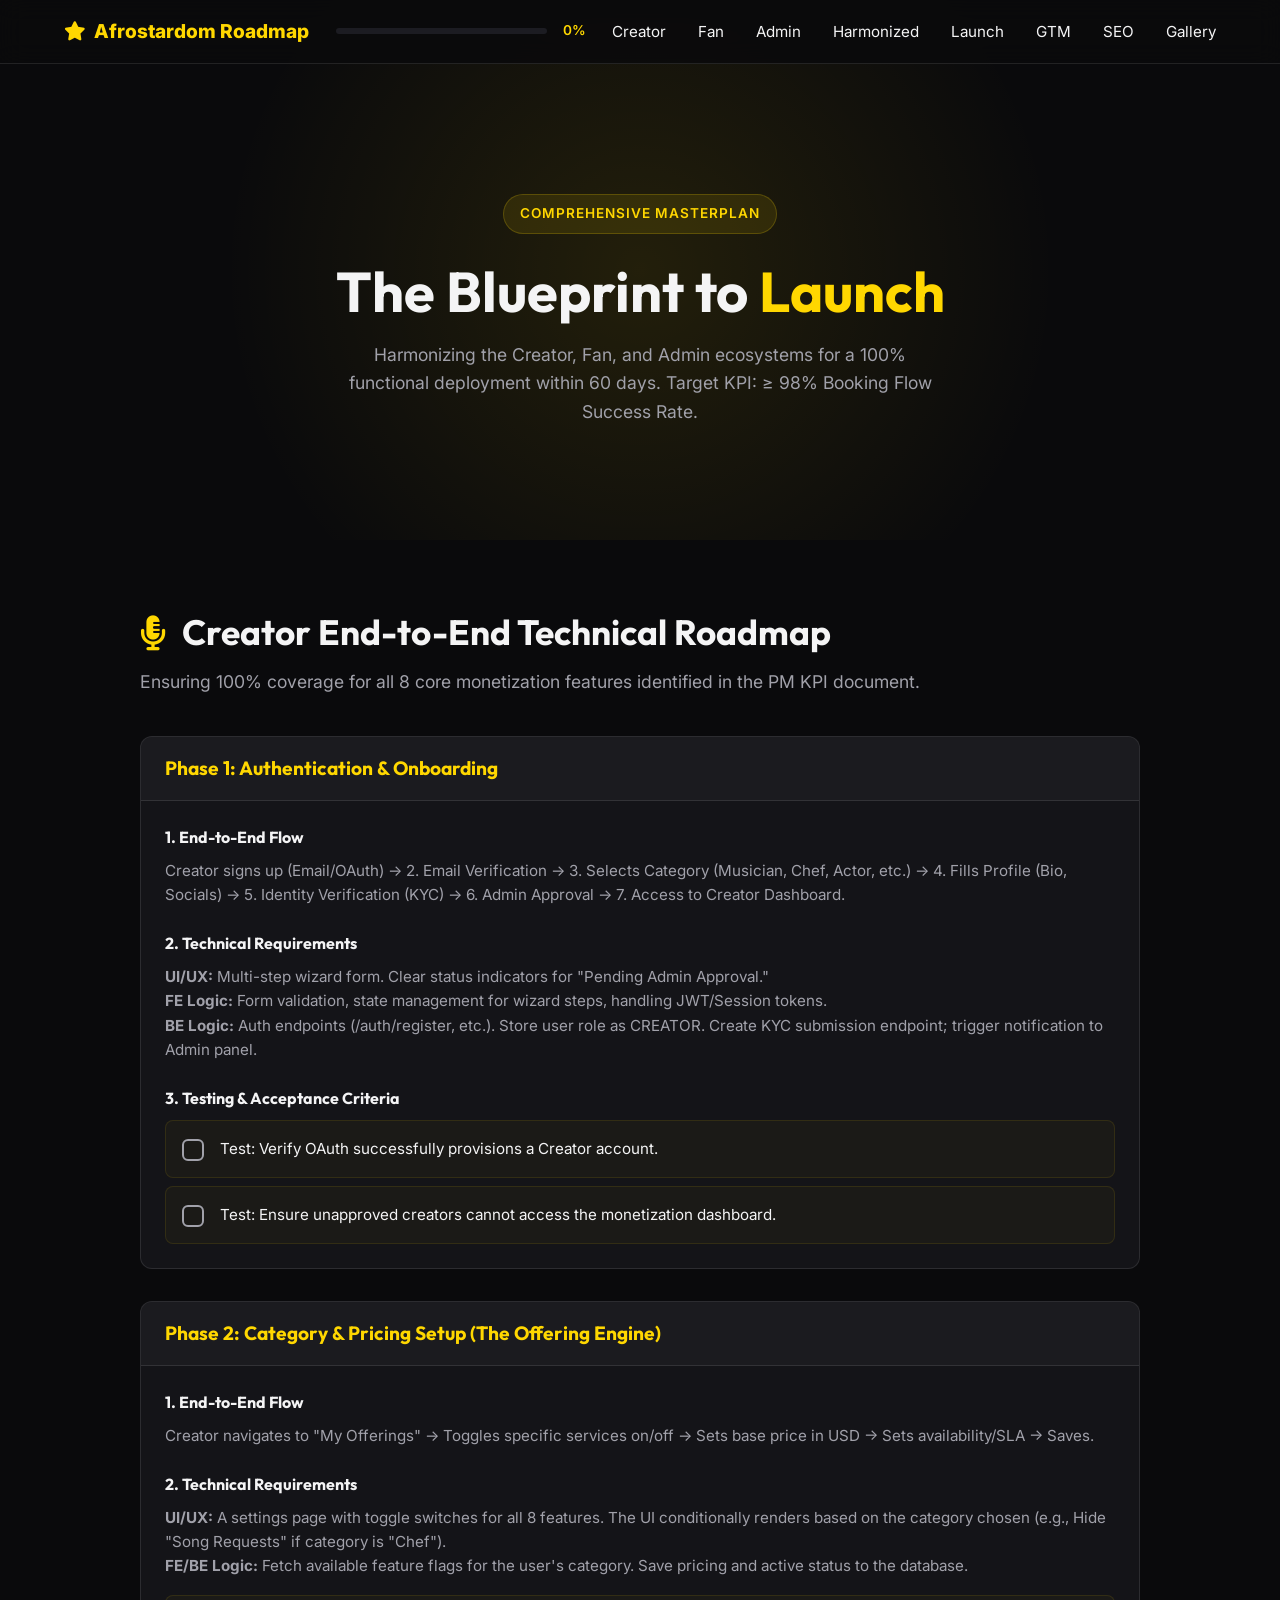
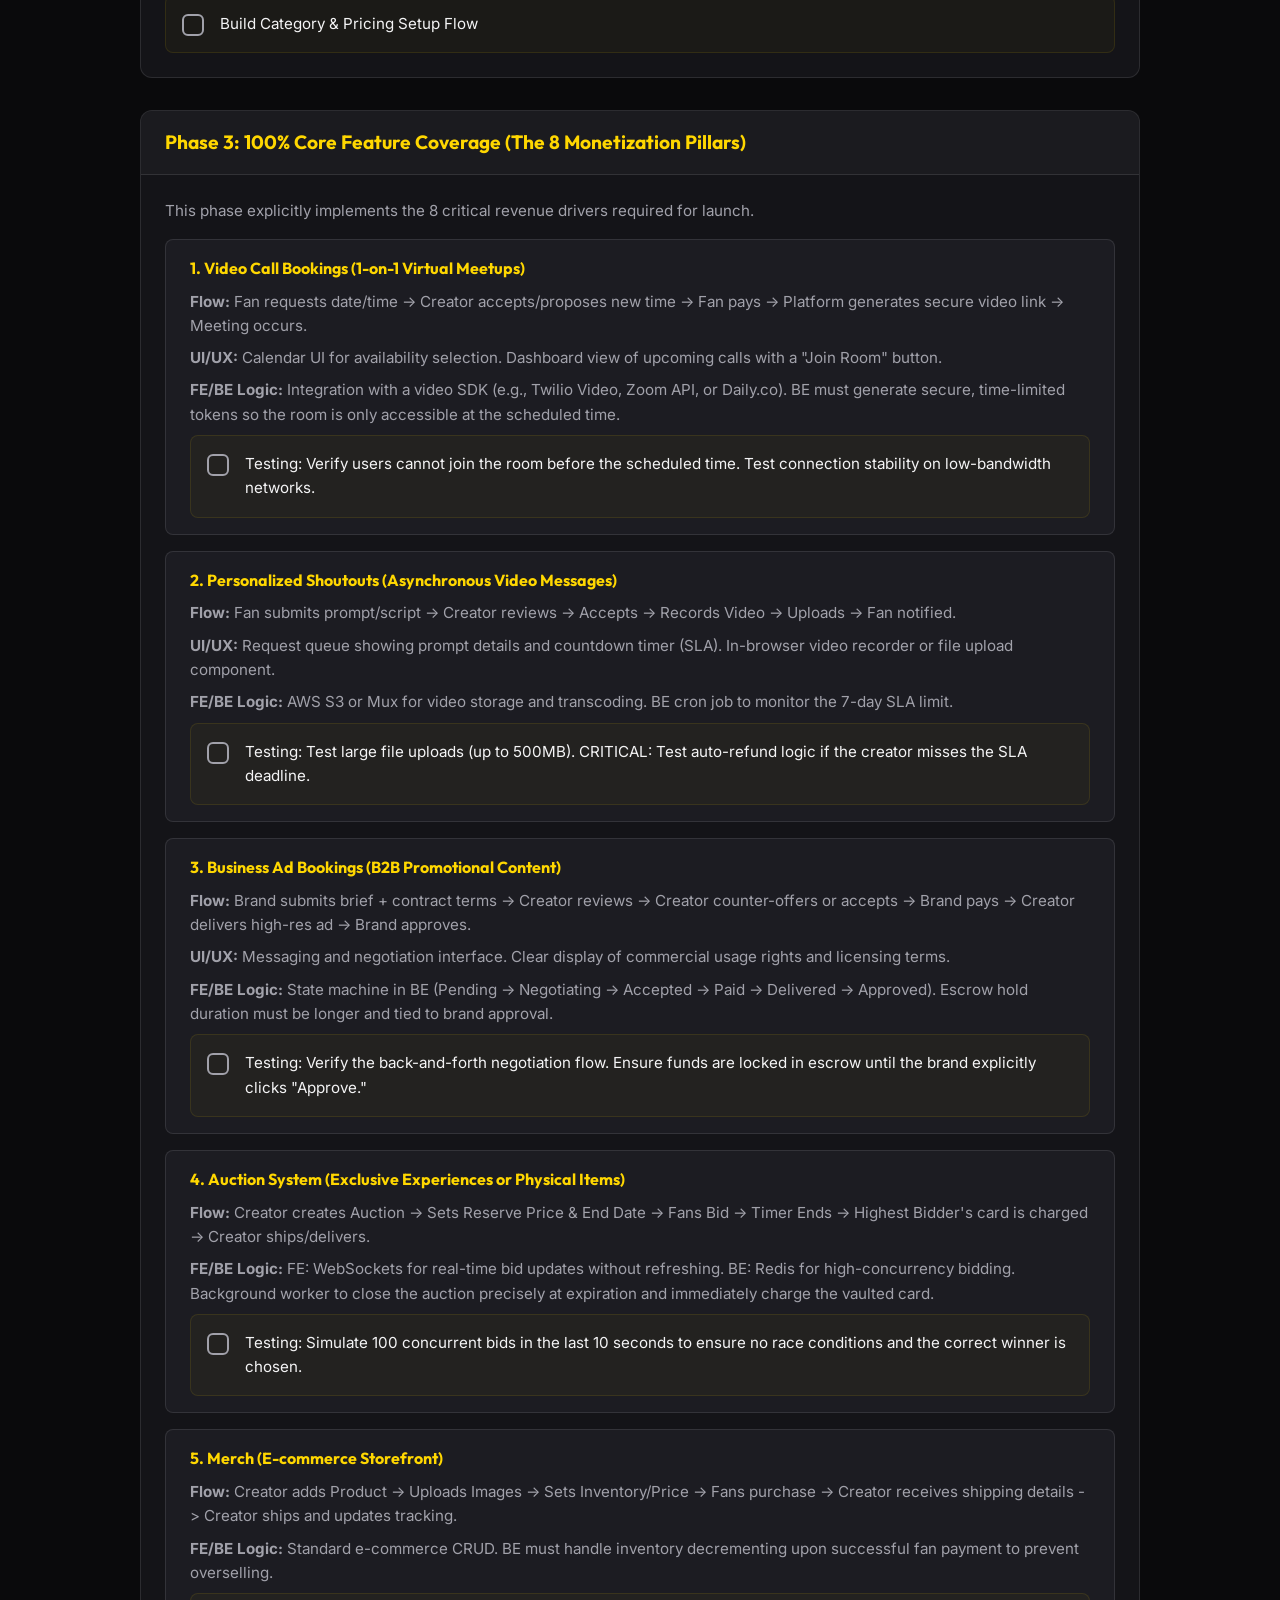
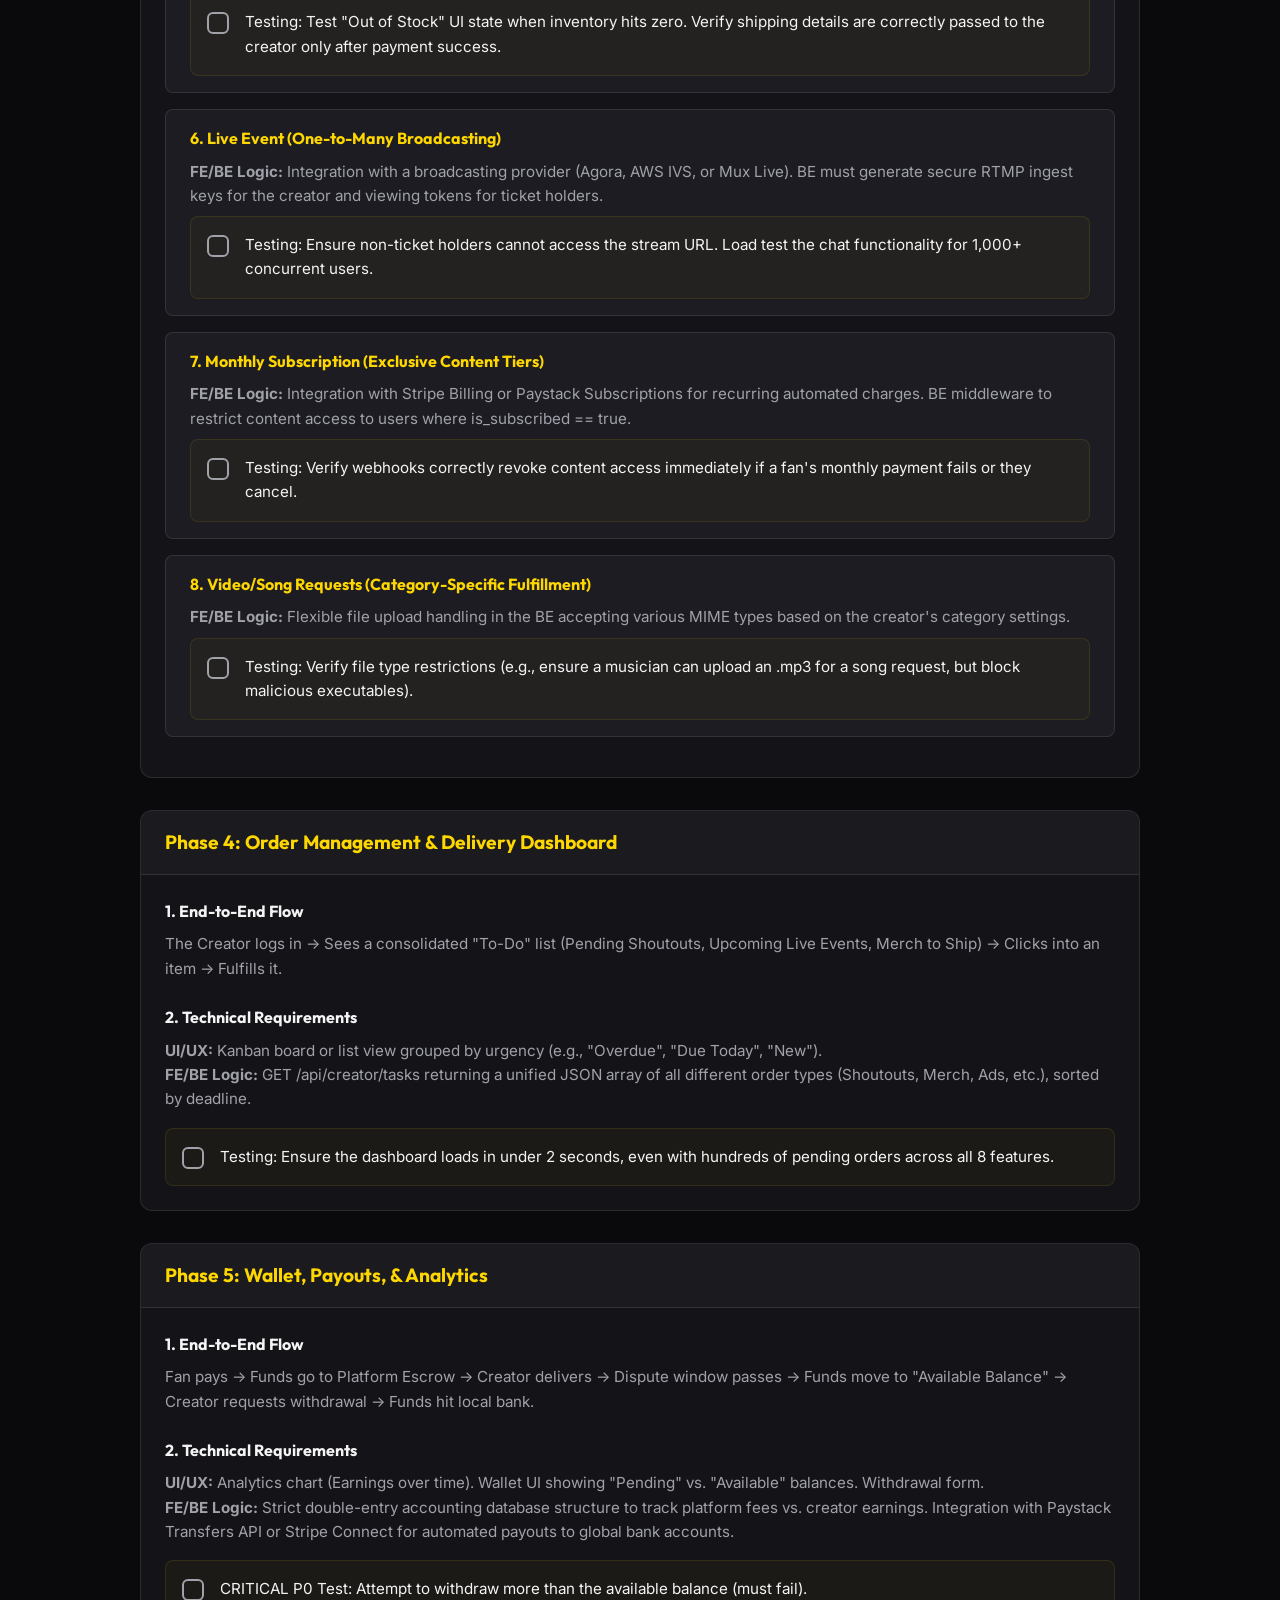
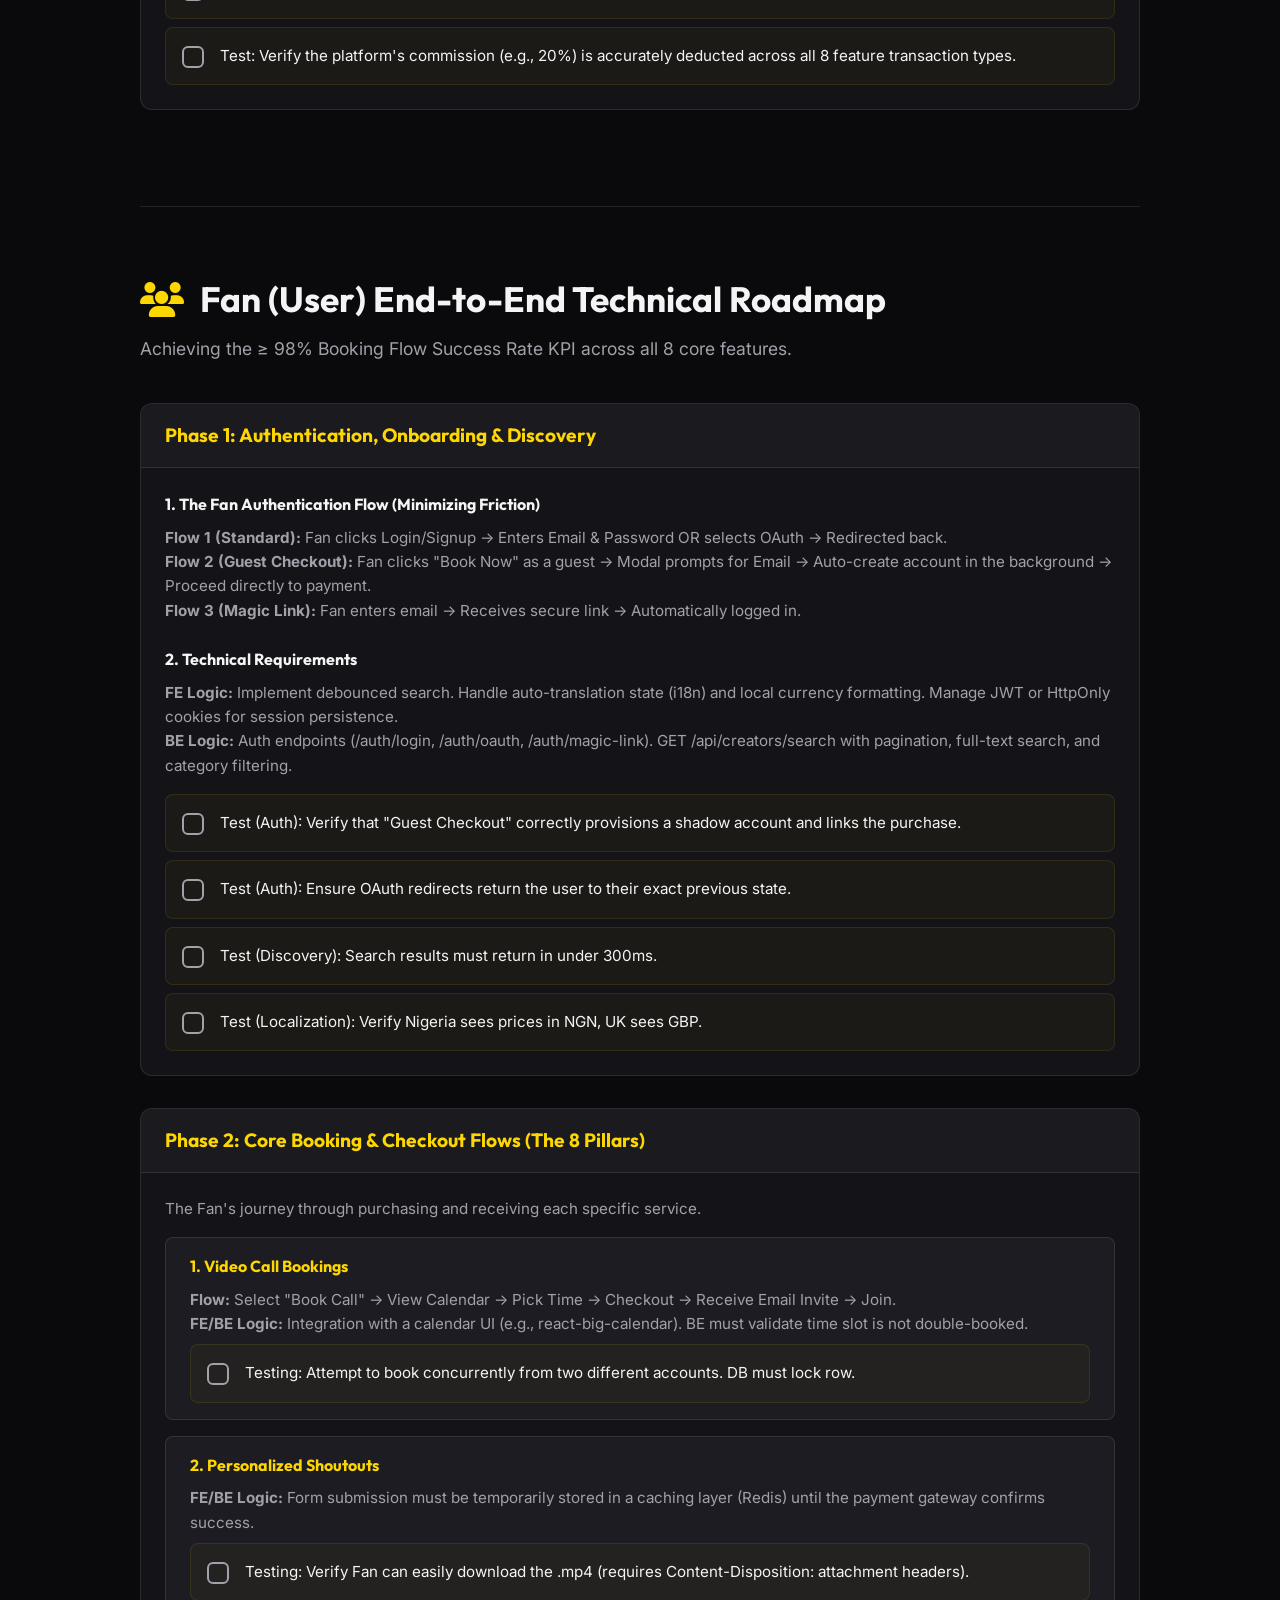
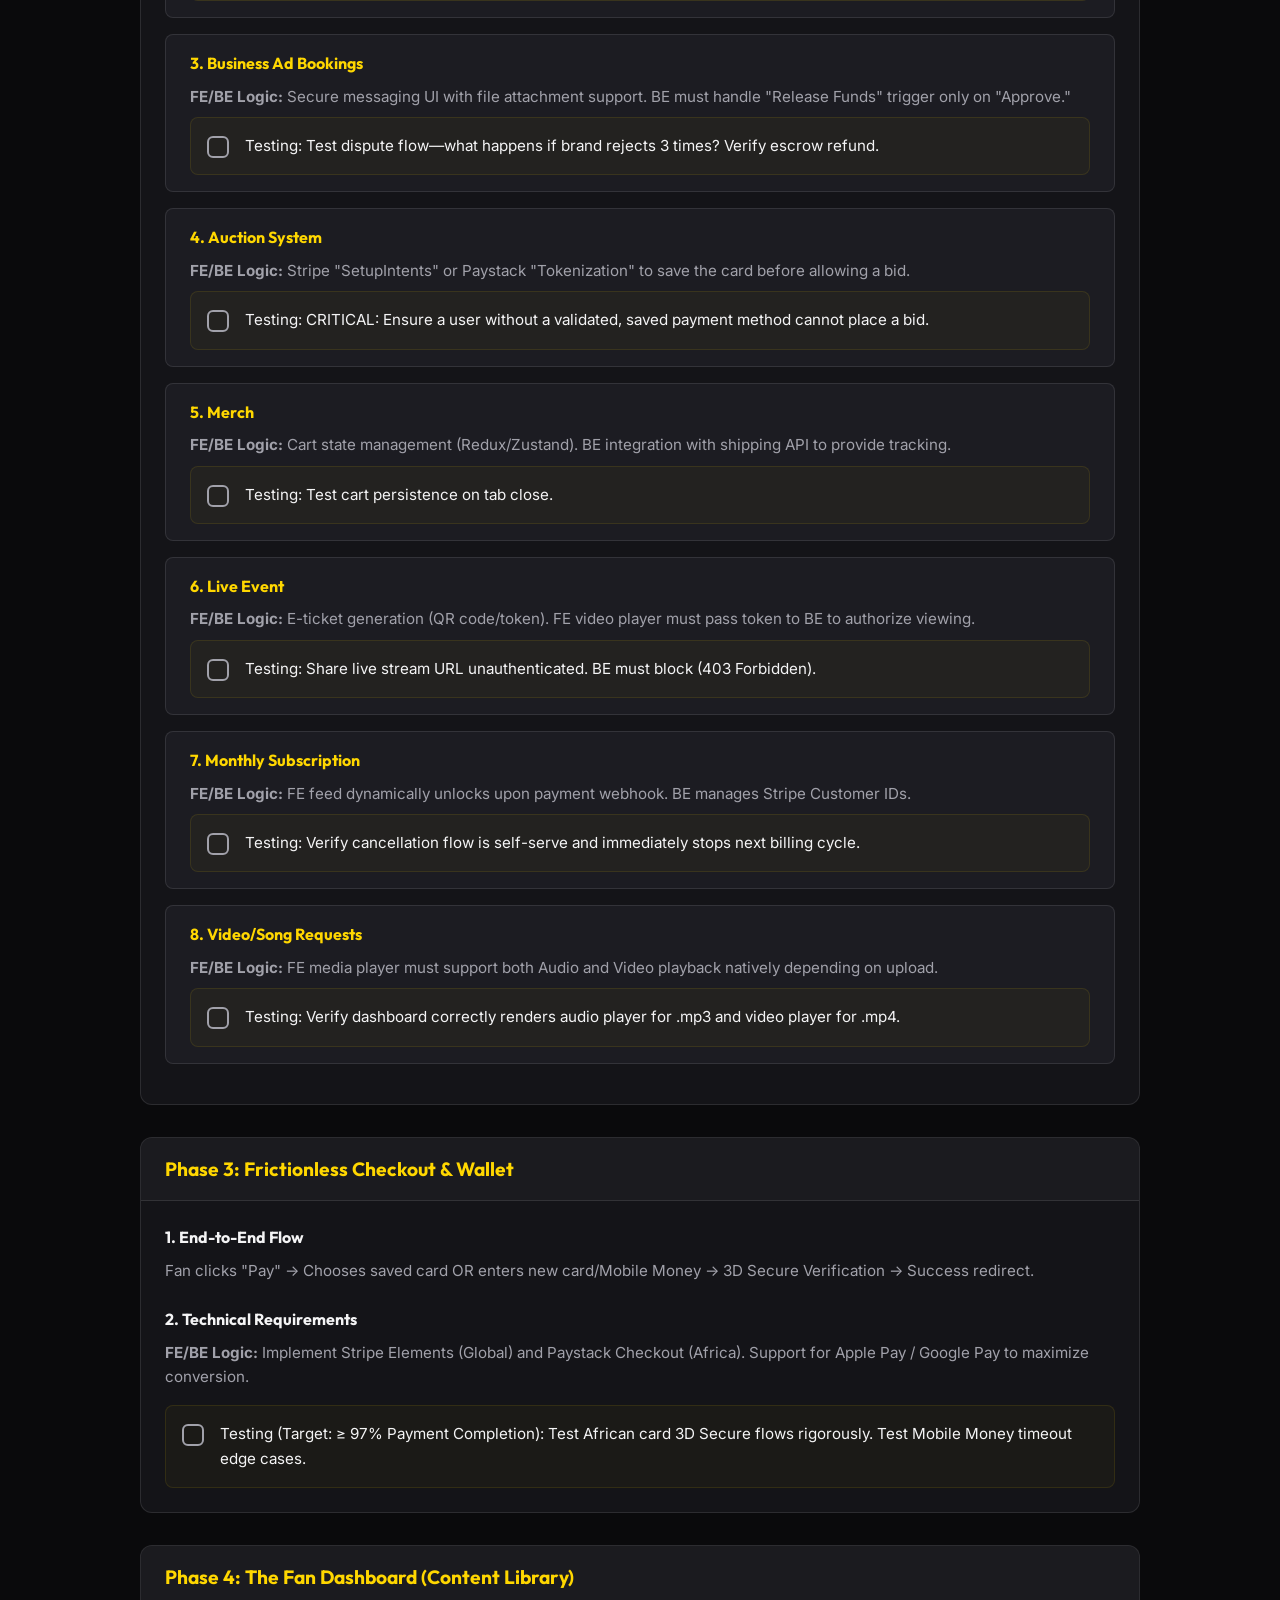
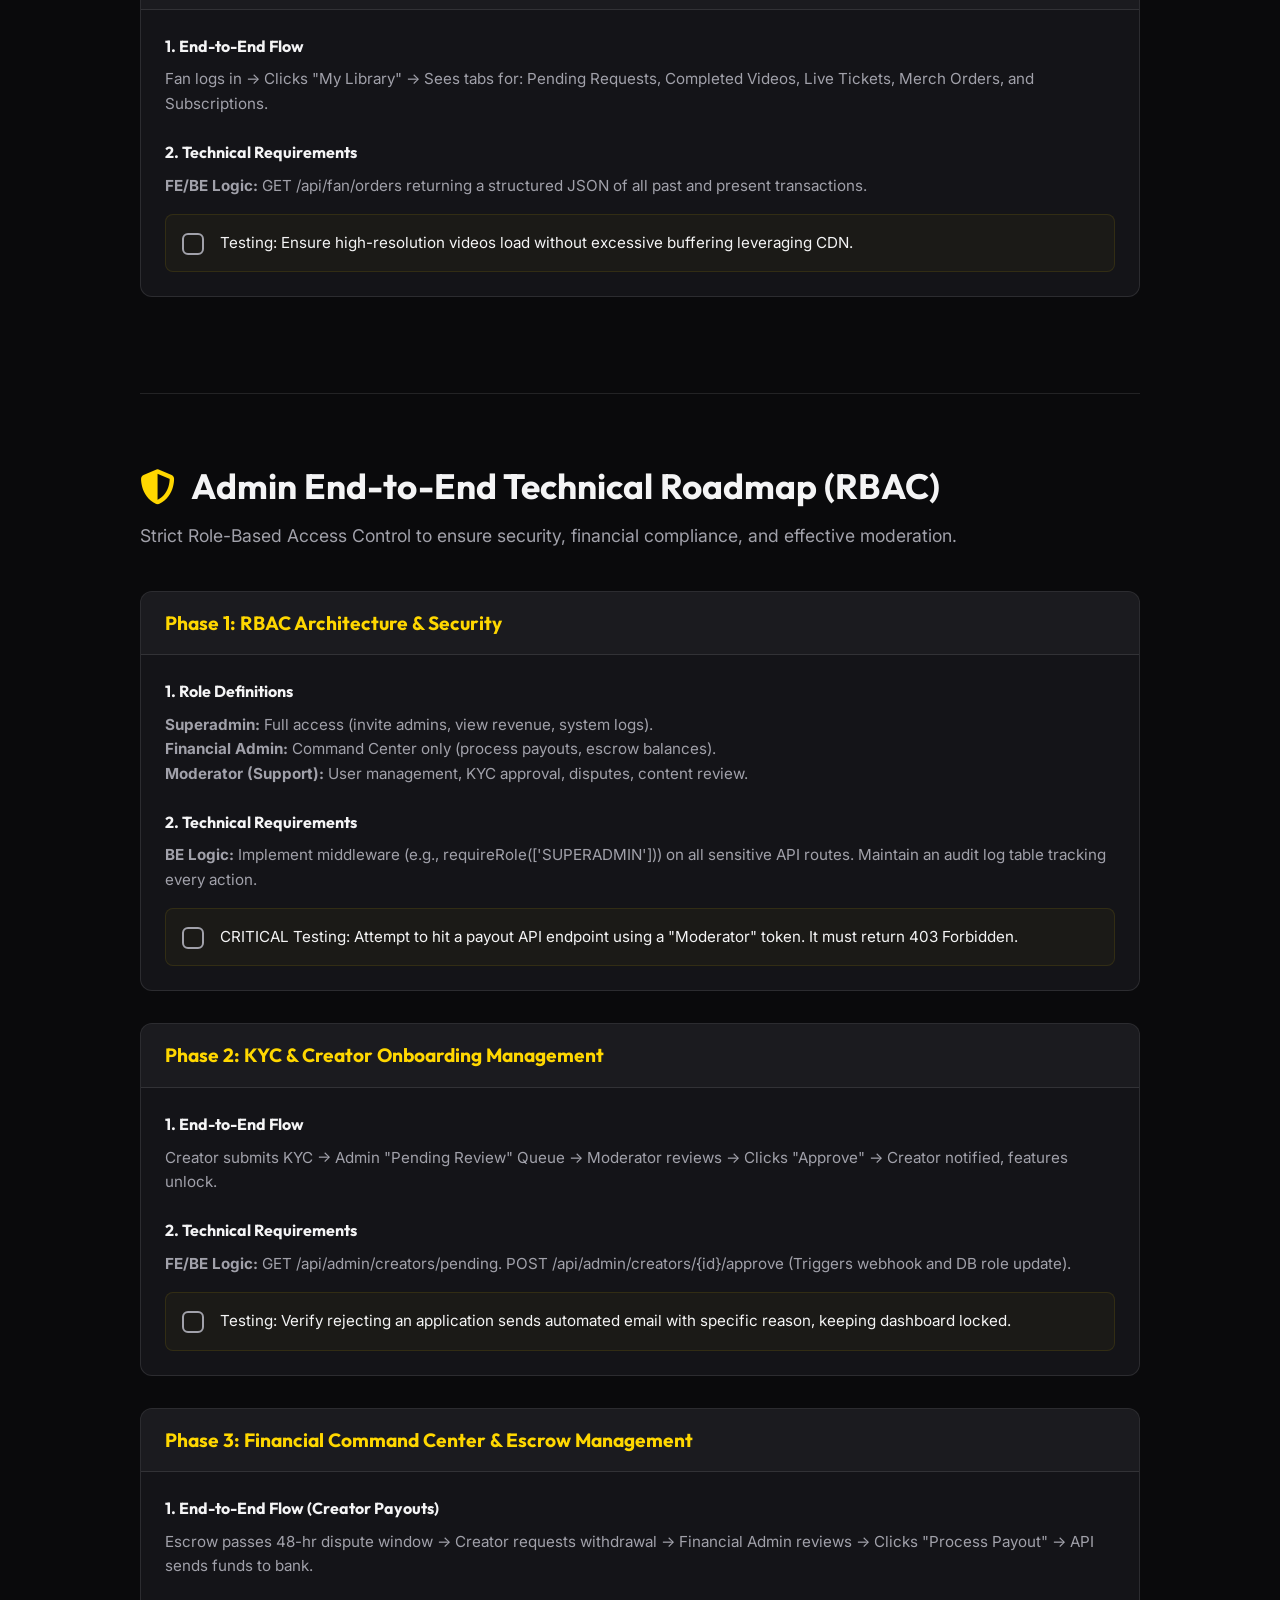
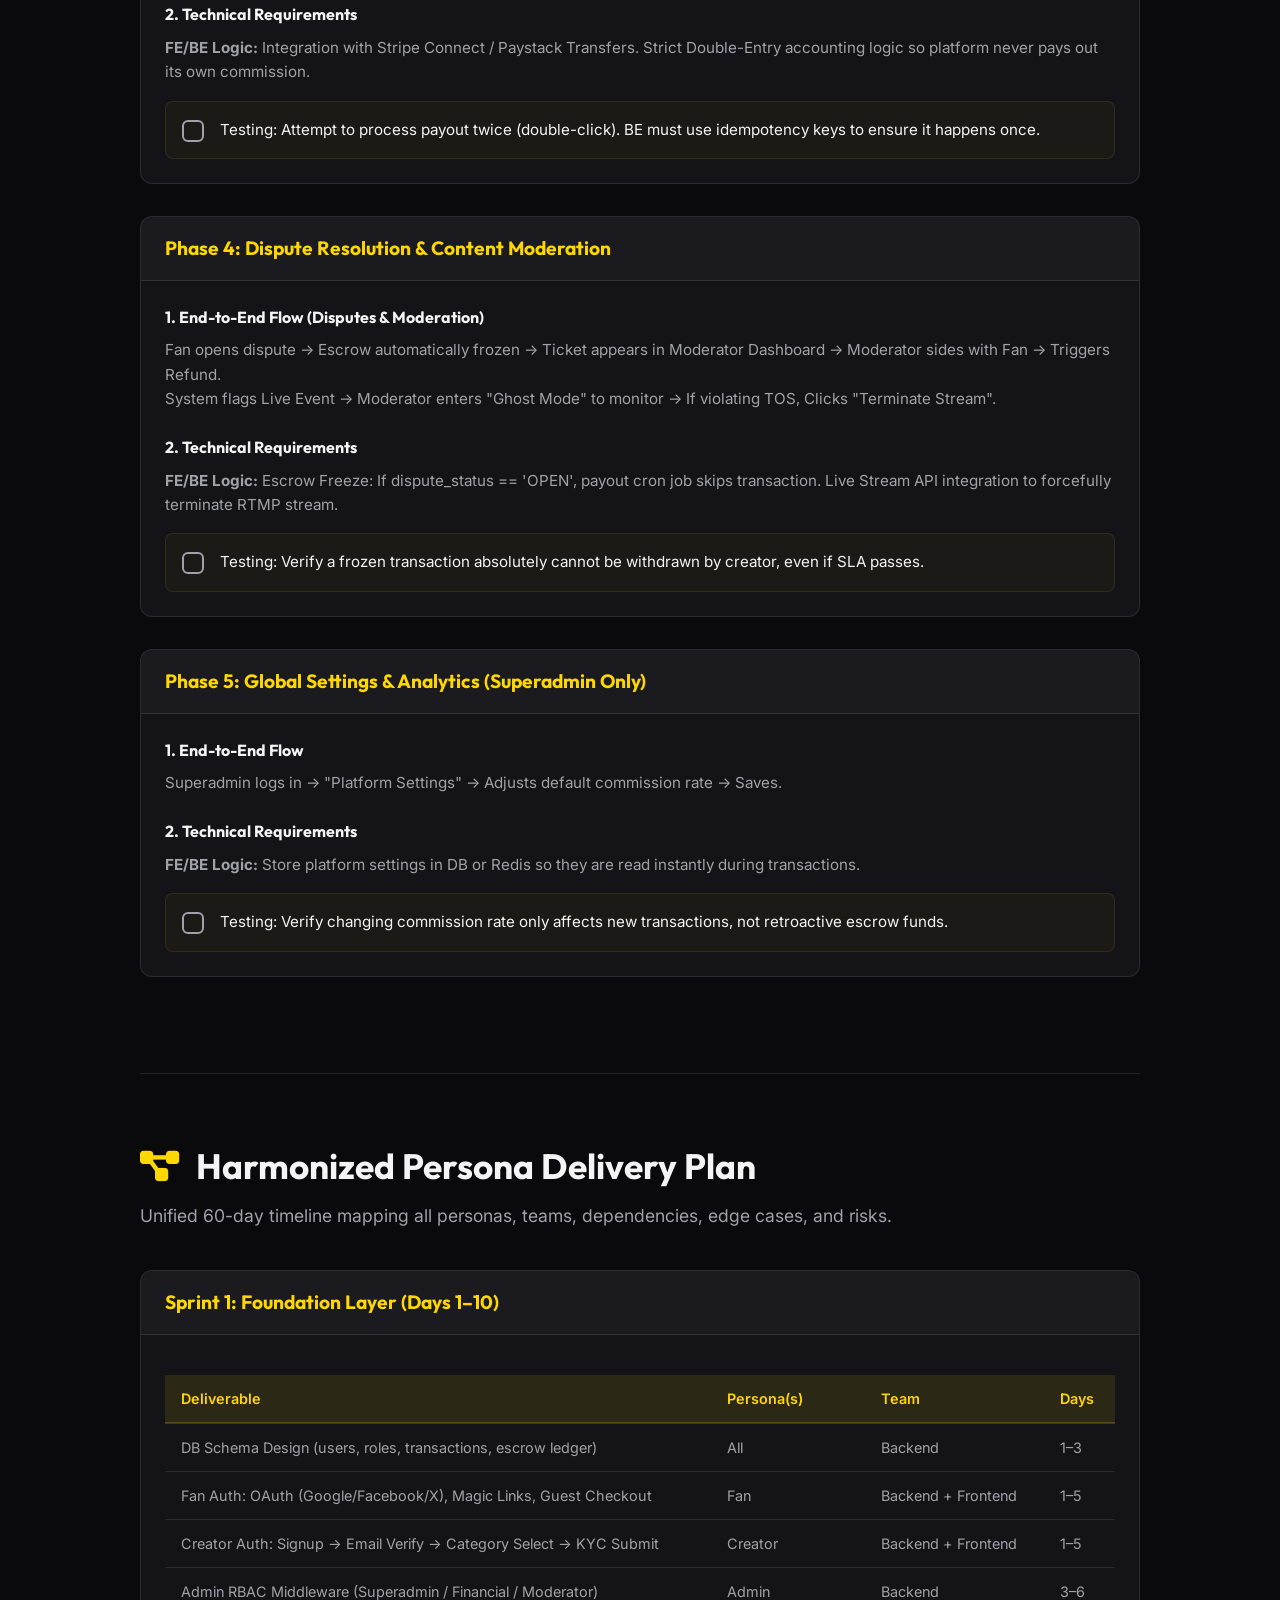
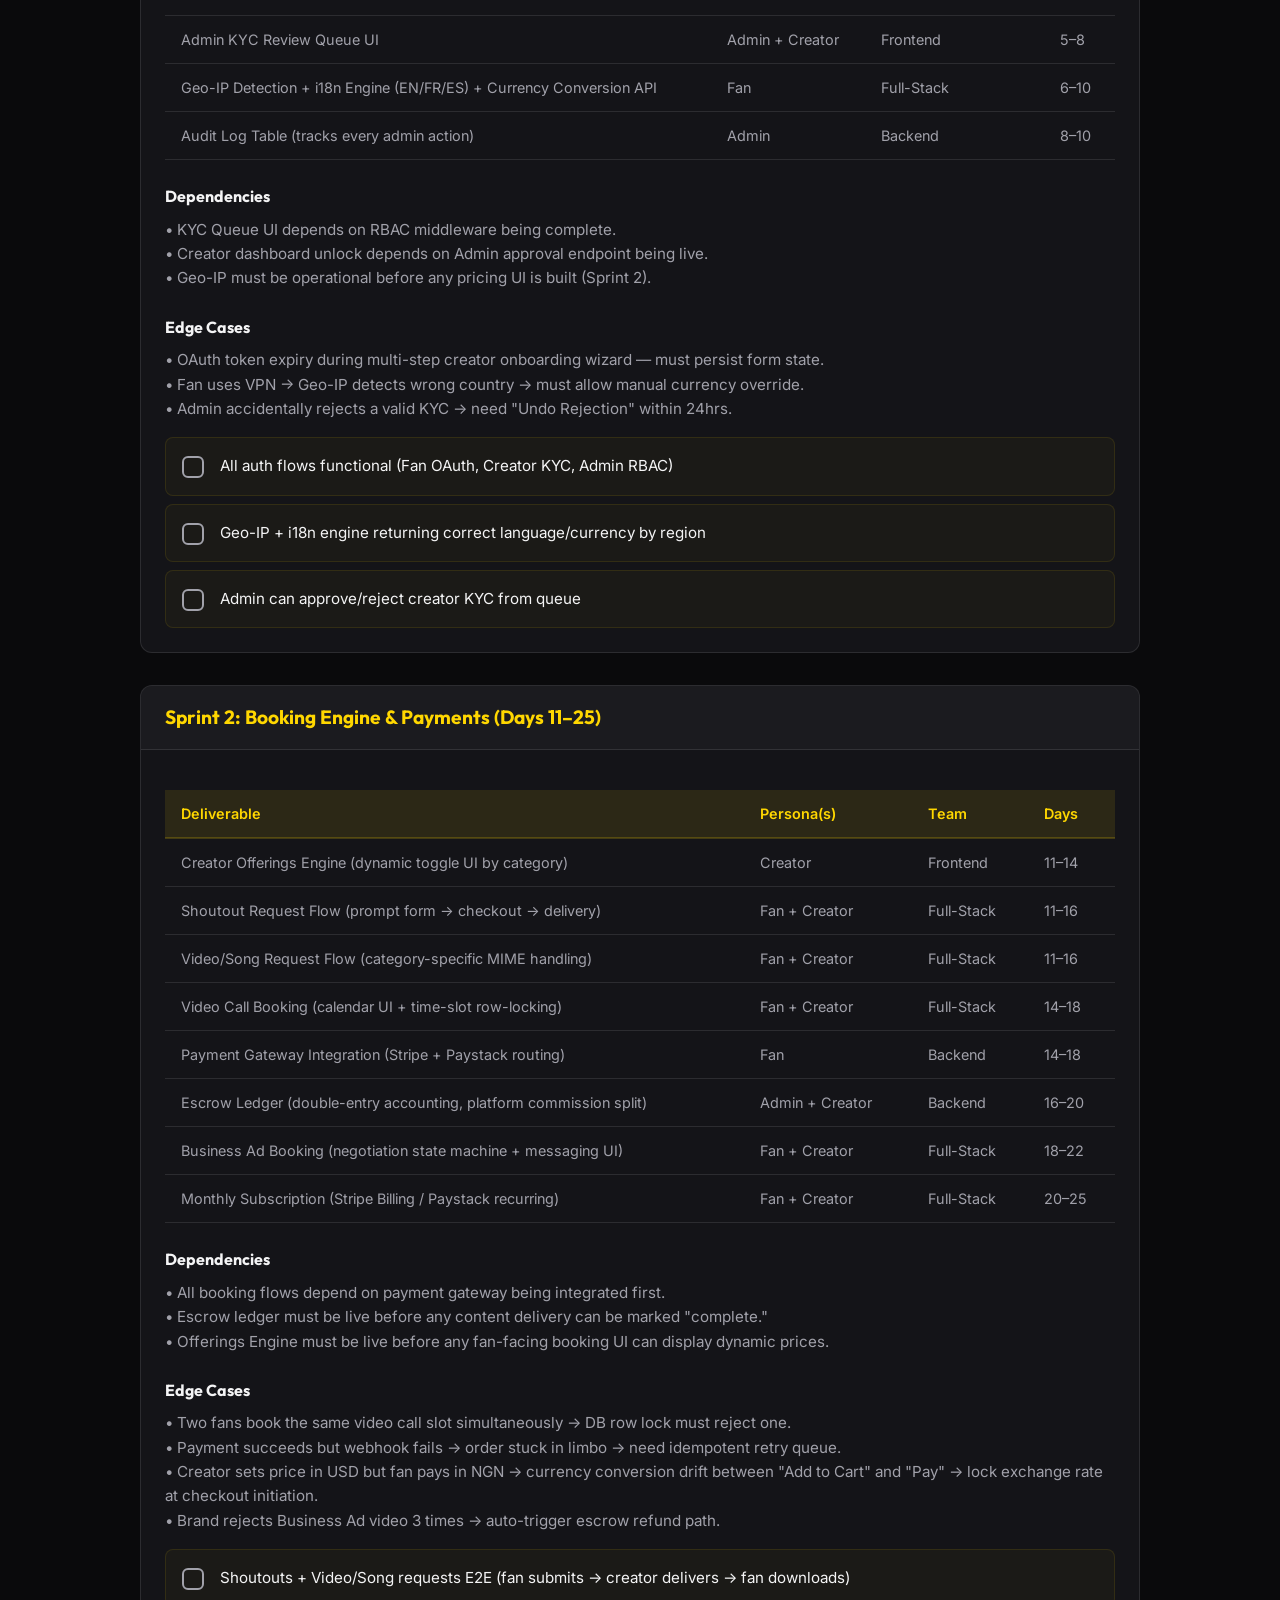
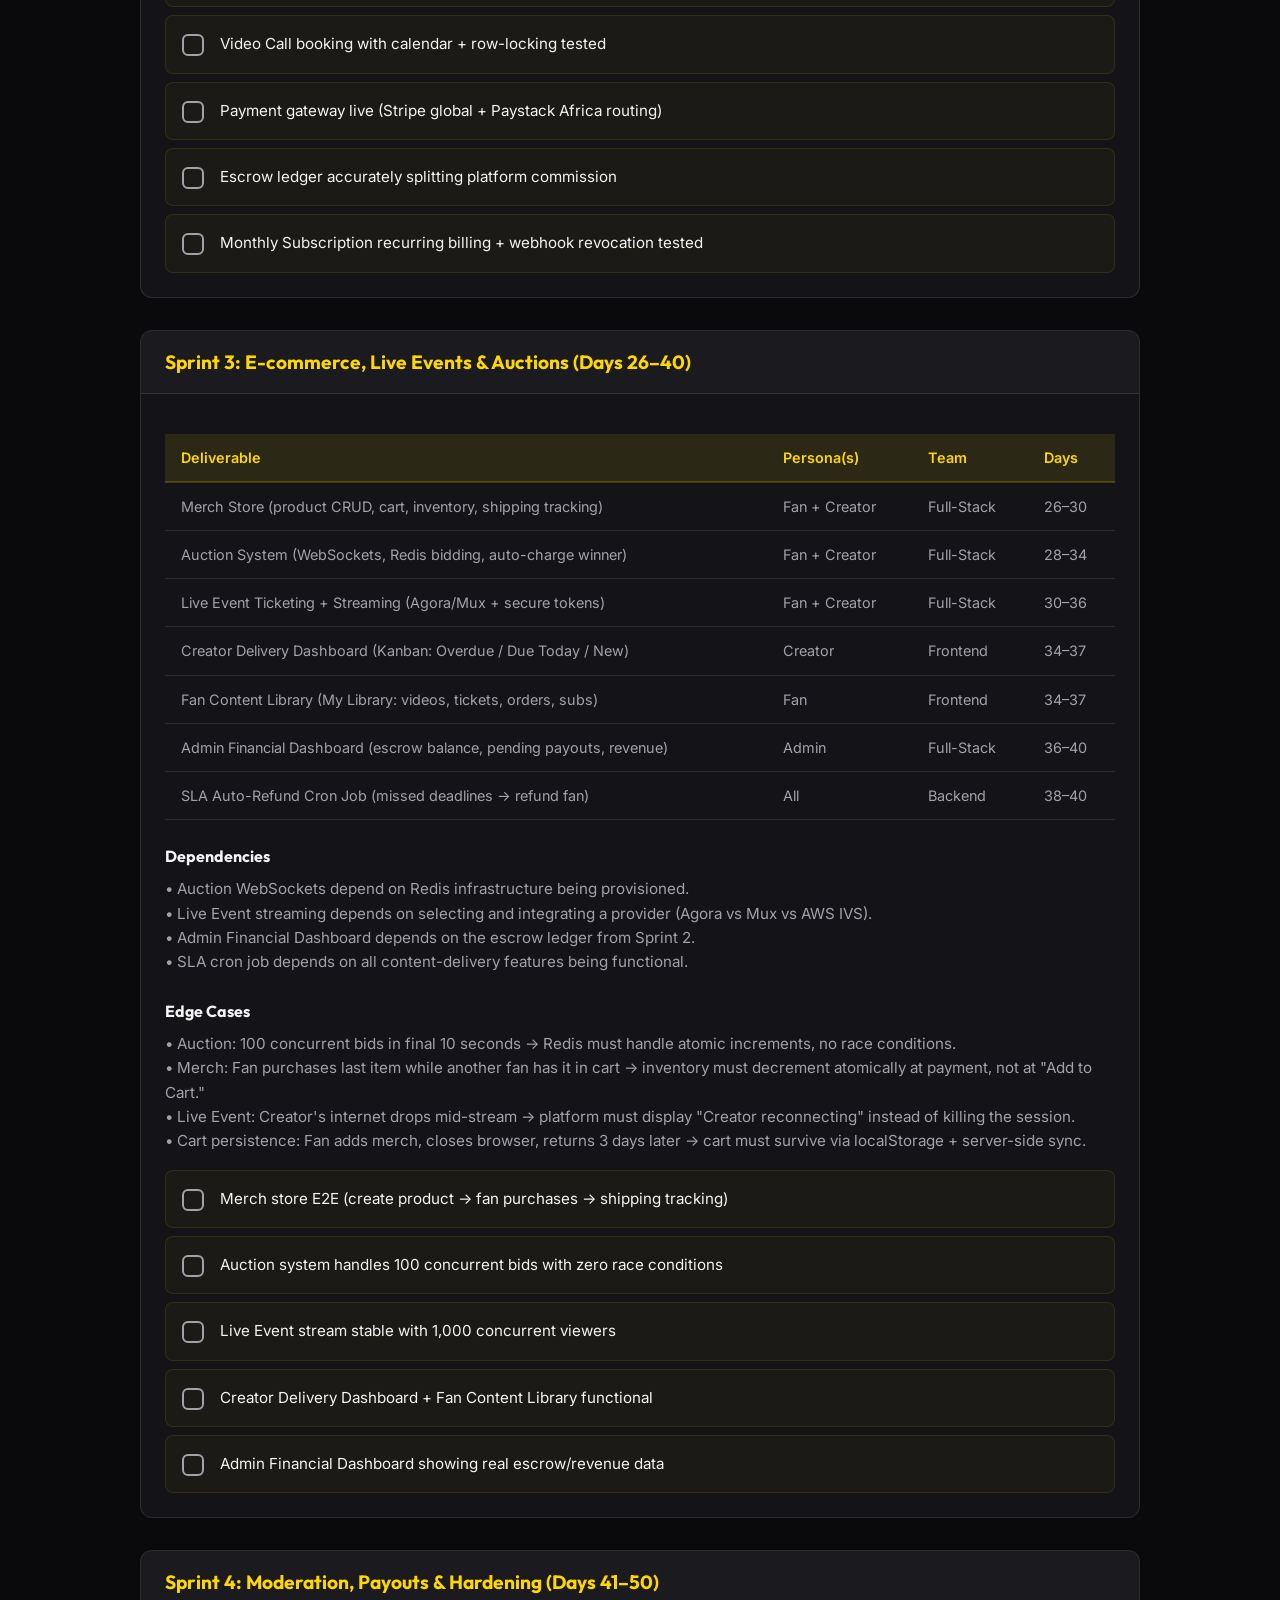
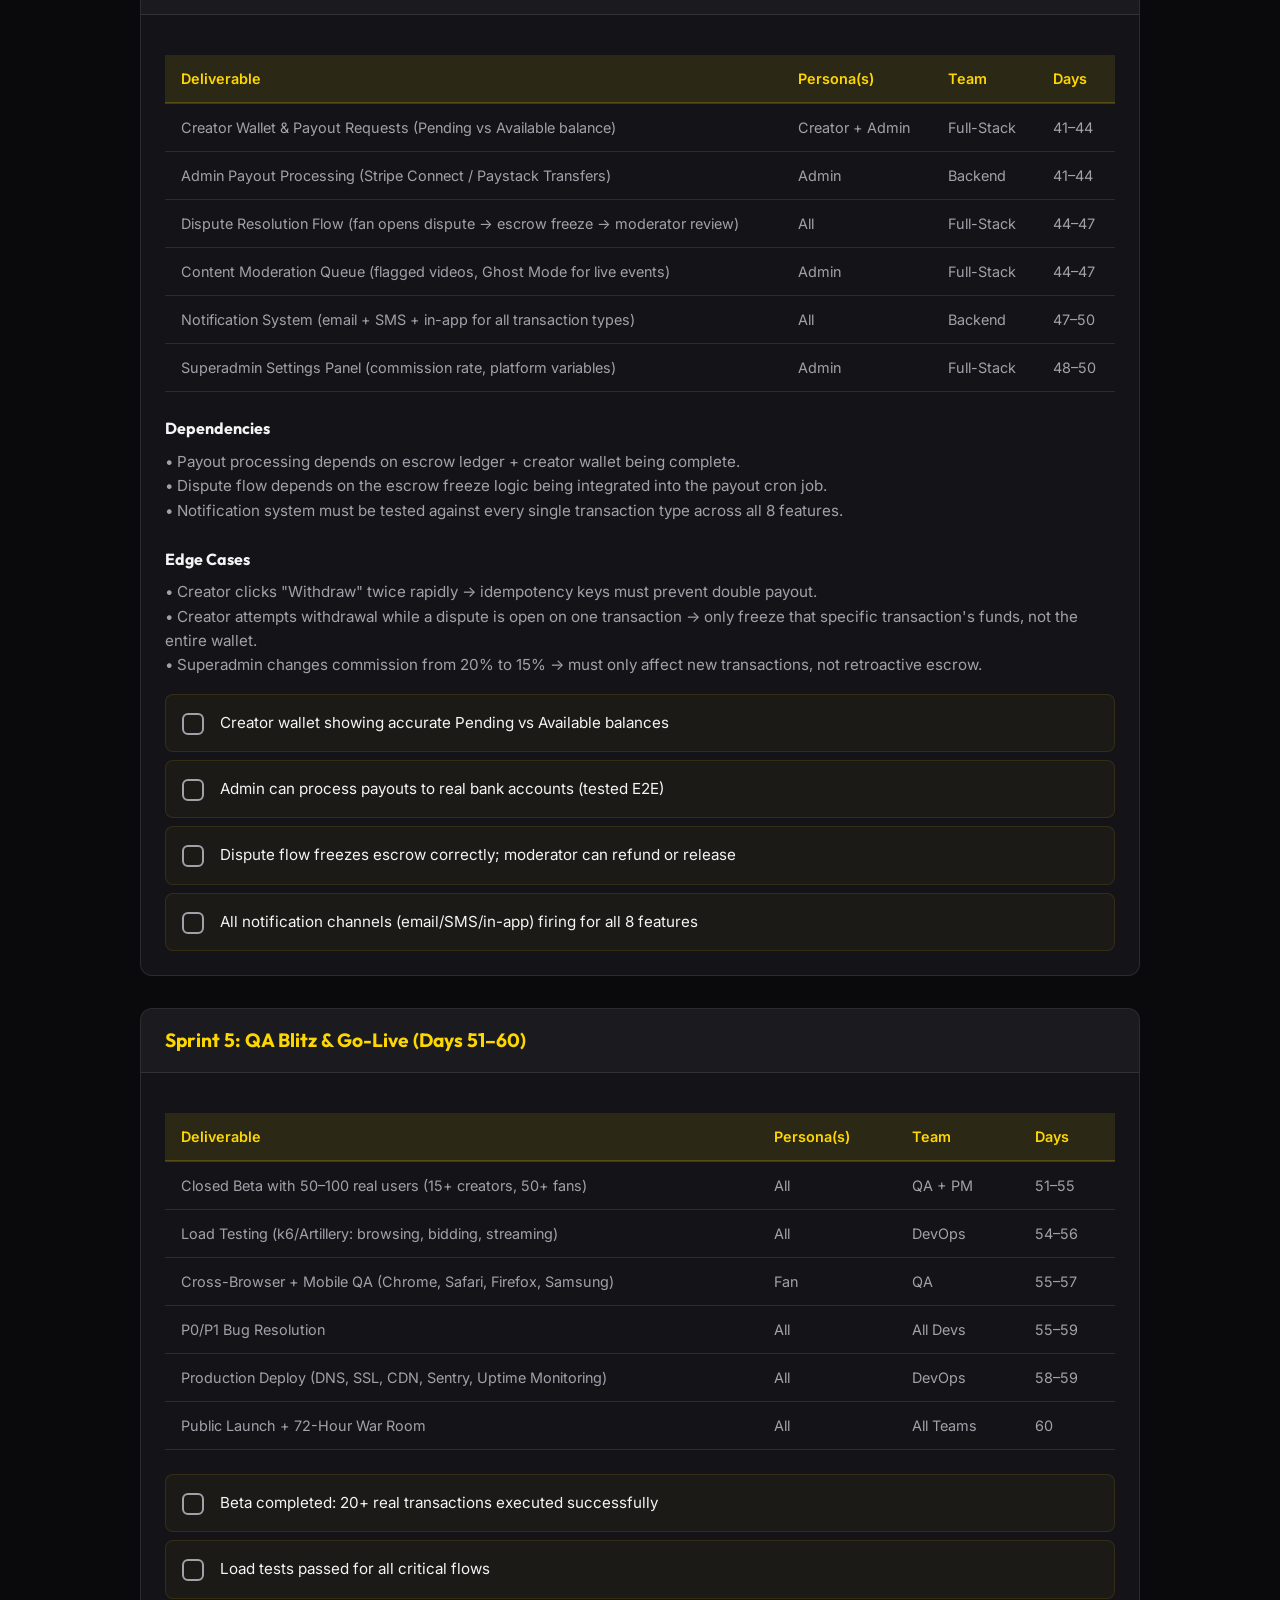
==== commit 943ad19a: "improved and added the harmonized plan" ====
--- a/index.html
+++ b/index.html
@@ -24,9 +24,10 @@
             <span id="nav-progress-text">0%</span>
         </div>
         <ul class="nav-links">
-            <li><a href="#creator-plan">Creator Plan</a></li>
-            <li><a href="#fan-plan">Fan Plan</a></li>
-            <li><a href="#admin-plan">Admin Plan</a></li>
+            <li><a href="#creator-plan">Creator</a></li>
+            <li><a href="#fan-plan">Fan</a></li>
+            <li><a href="#admin-plan">Admin</a></li>
+            <li><a href="#harmonized-plan">Harmonized</a></li>
             <li><a href="#launch-plan">Launch</a></li>
             <li><a href="#gtm-plan">GTM</a></li>
             <li><a href="#seo-plan">SEO</a></li>
@@ -465,6 +466,8 @@
             </div>
         </section>
 
+        <div id="harmonized-persona-anchor"></div>
+
         <div id="launch-gtm-seo-anchor"></div>
 
     </main>
@@ -508,6 +511,7 @@
     </footer>
 
     <script src="app.js"></script>
+    <script src="harmonized-persona.js"></script>
     <script src="launch-gtm-seo.js"></script>
 </body>
 
--- a/style.css
+++ b/style.css
@@ -275,6 +275,50 @@
     opacity: 0.4;
 }
 
+/* Harmonized Persona Tables */
+.deliverable-table {
+    width: 100%;
+    border-collapse: collapse;
+    margin: 1rem 0 1.5rem 0;
+    font-size: 0.9rem;
+}
+
+.deliverable-table thead th {
+    background: rgba(255, 215, 0, 0.1);
+    color: var(--primary);
+    padding: 0.75rem 1rem;
+    text-align: left;
+    font-weight: 600;
+    border-bottom: 2px solid rgba(255, 215, 0, 0.2);
+}
+
+.deliverable-table tbody td {
+    padding: 0.75rem 1rem;
+    border-bottom: 1px solid var(--border);
+    color: var(--text-muted);
+}
+
+.deliverable-table tbody tr:hover td {
+    background: rgba(255, 255, 255, 0.03);
+    color: var(--text-main);
+}
+
+.risk-card h3 {
+    background: rgba(255, 60, 60, 0.08) !important;
+    color: #ff6b6b !important;
+}
+
+.risk-table tbody td:nth-child(2) {
+    color: #ff6b6b;
+    font-weight: 600;
+}
+
+.risk-table tbody td:nth-child(3) {
+    color: var(--primary);
+    font-weight: 600;
+}
+
+/* Gallery */
 .gallery {
     padding-top: 2rem;
 }
@@ -327,3 +371,20 @@
     border-top: 1px solid var(--border);
     color: var(--text-muted);
 }
+
+/* Responsive */
+@media (max-width: 1024px) {
+    .nav-links { gap: 1rem; }
+    .nav-links a { font-size: 0.8rem; }
+    .nav-progress { width: 150px; }
+}
+
+@media (max-width: 768px) {
+    .navbar { flex-wrap: wrap; gap: 0.5rem; }
+    .nav-links { gap: 0.6rem; flex-wrap: wrap; }
+    .hero h1 { font-size: 2.2rem; }
+    .section-title { font-size: 1.6rem; }
+    .deliverable-table { font-size: 0.8rem; }
+    .deliverable-table thead th,
+    .deliverable-table tbody td { padding: 0.5rem; }
+}
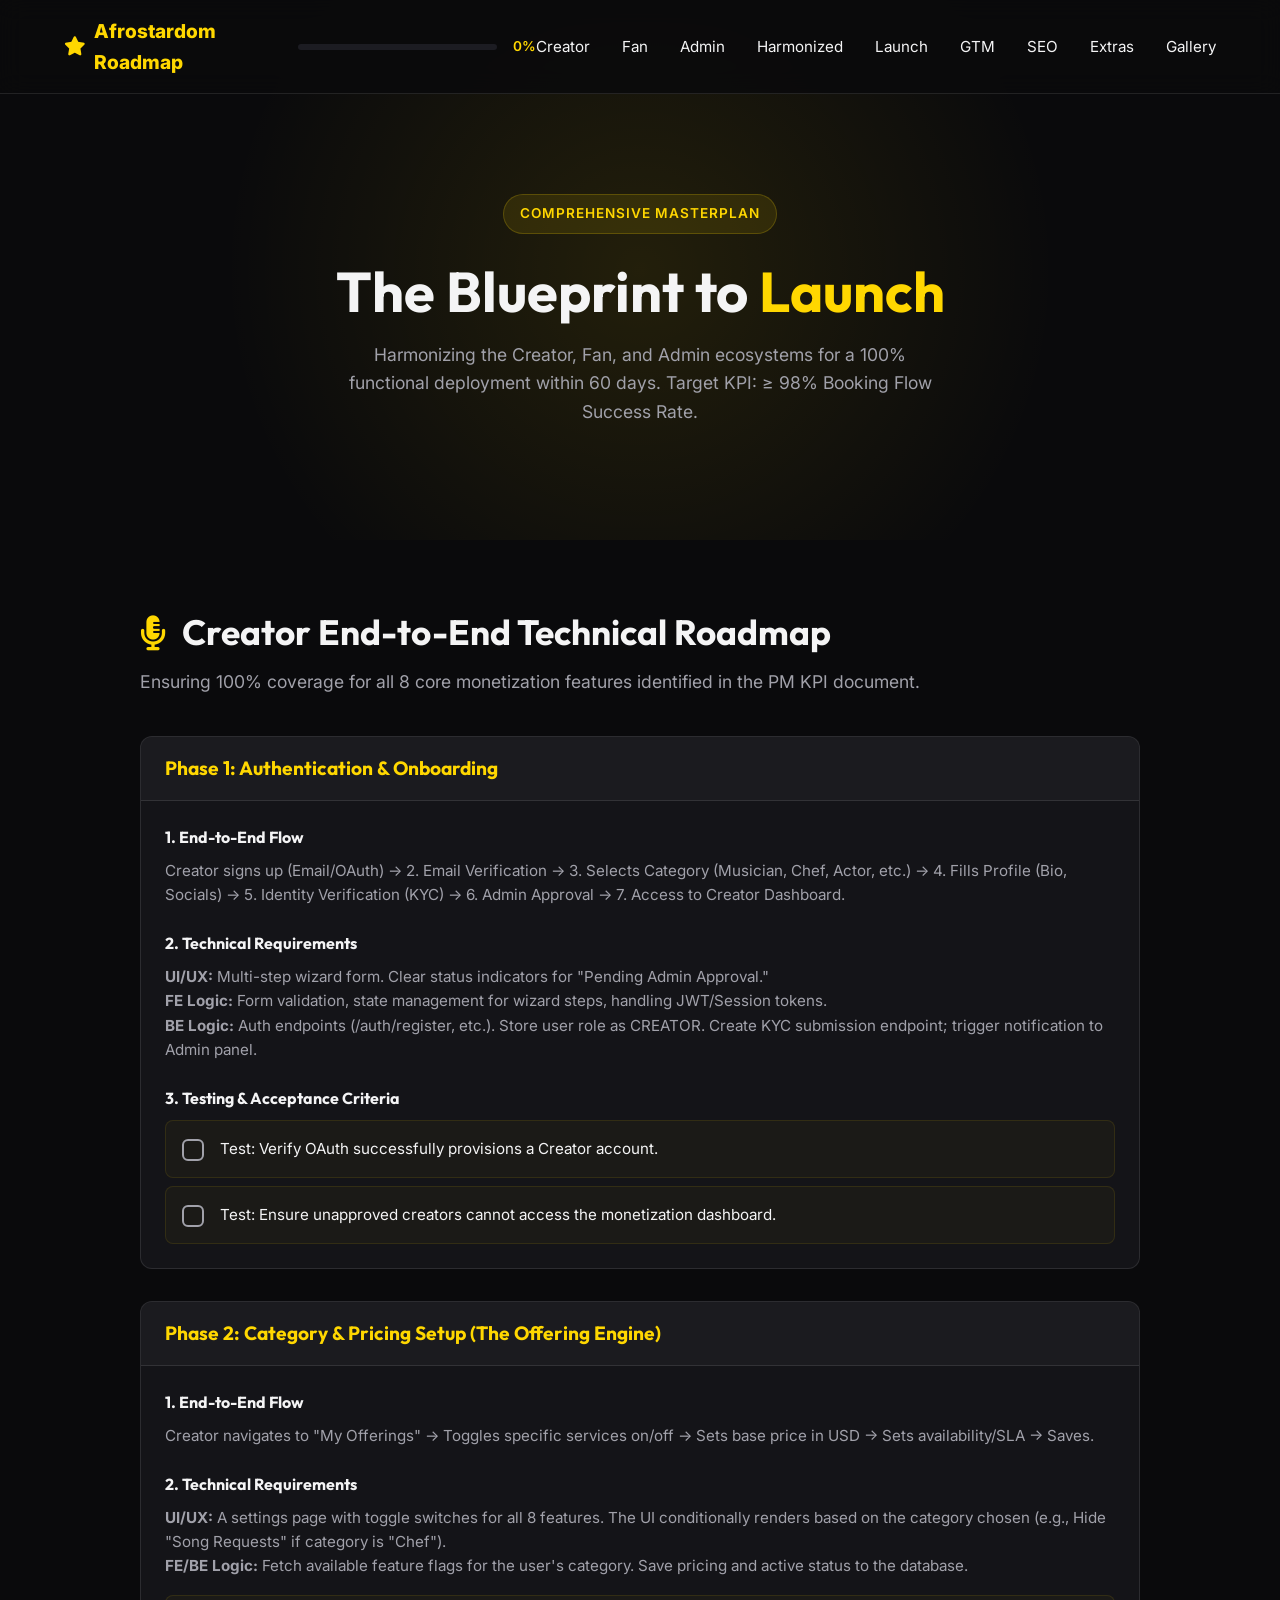
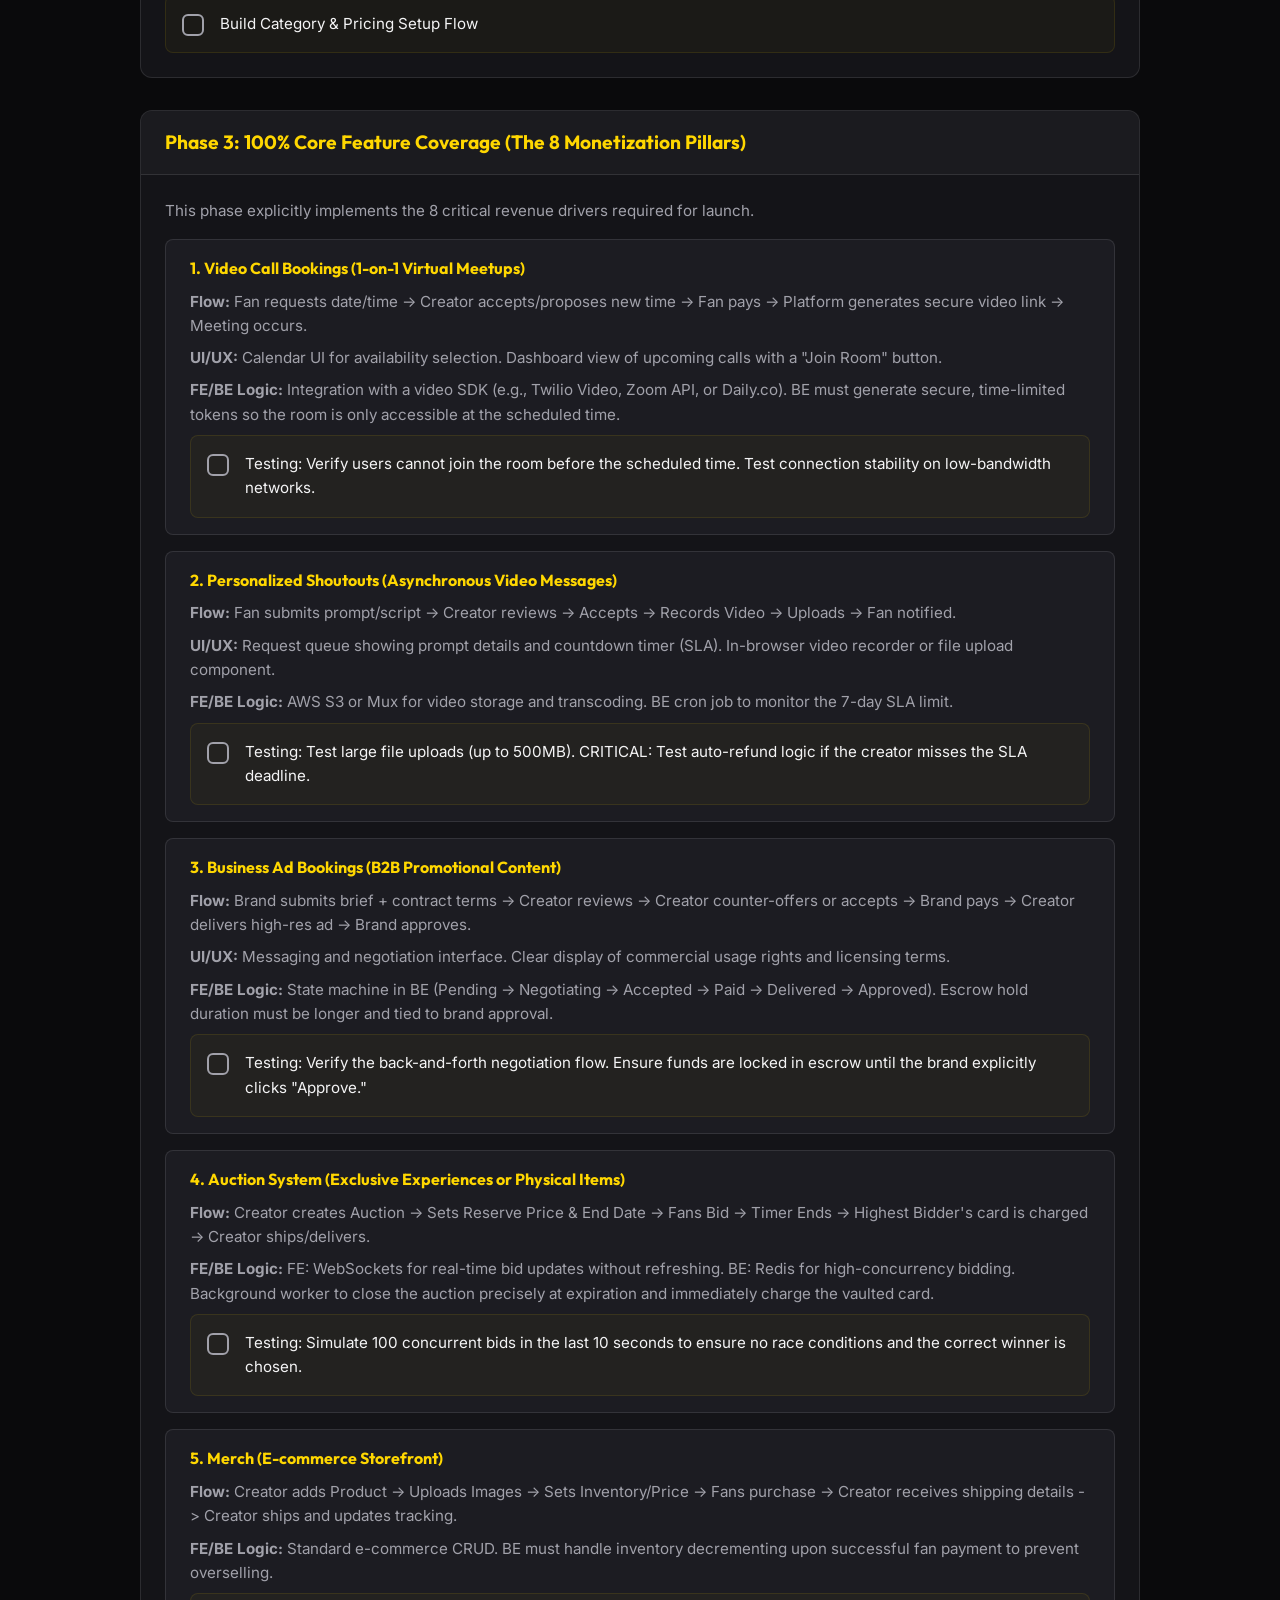
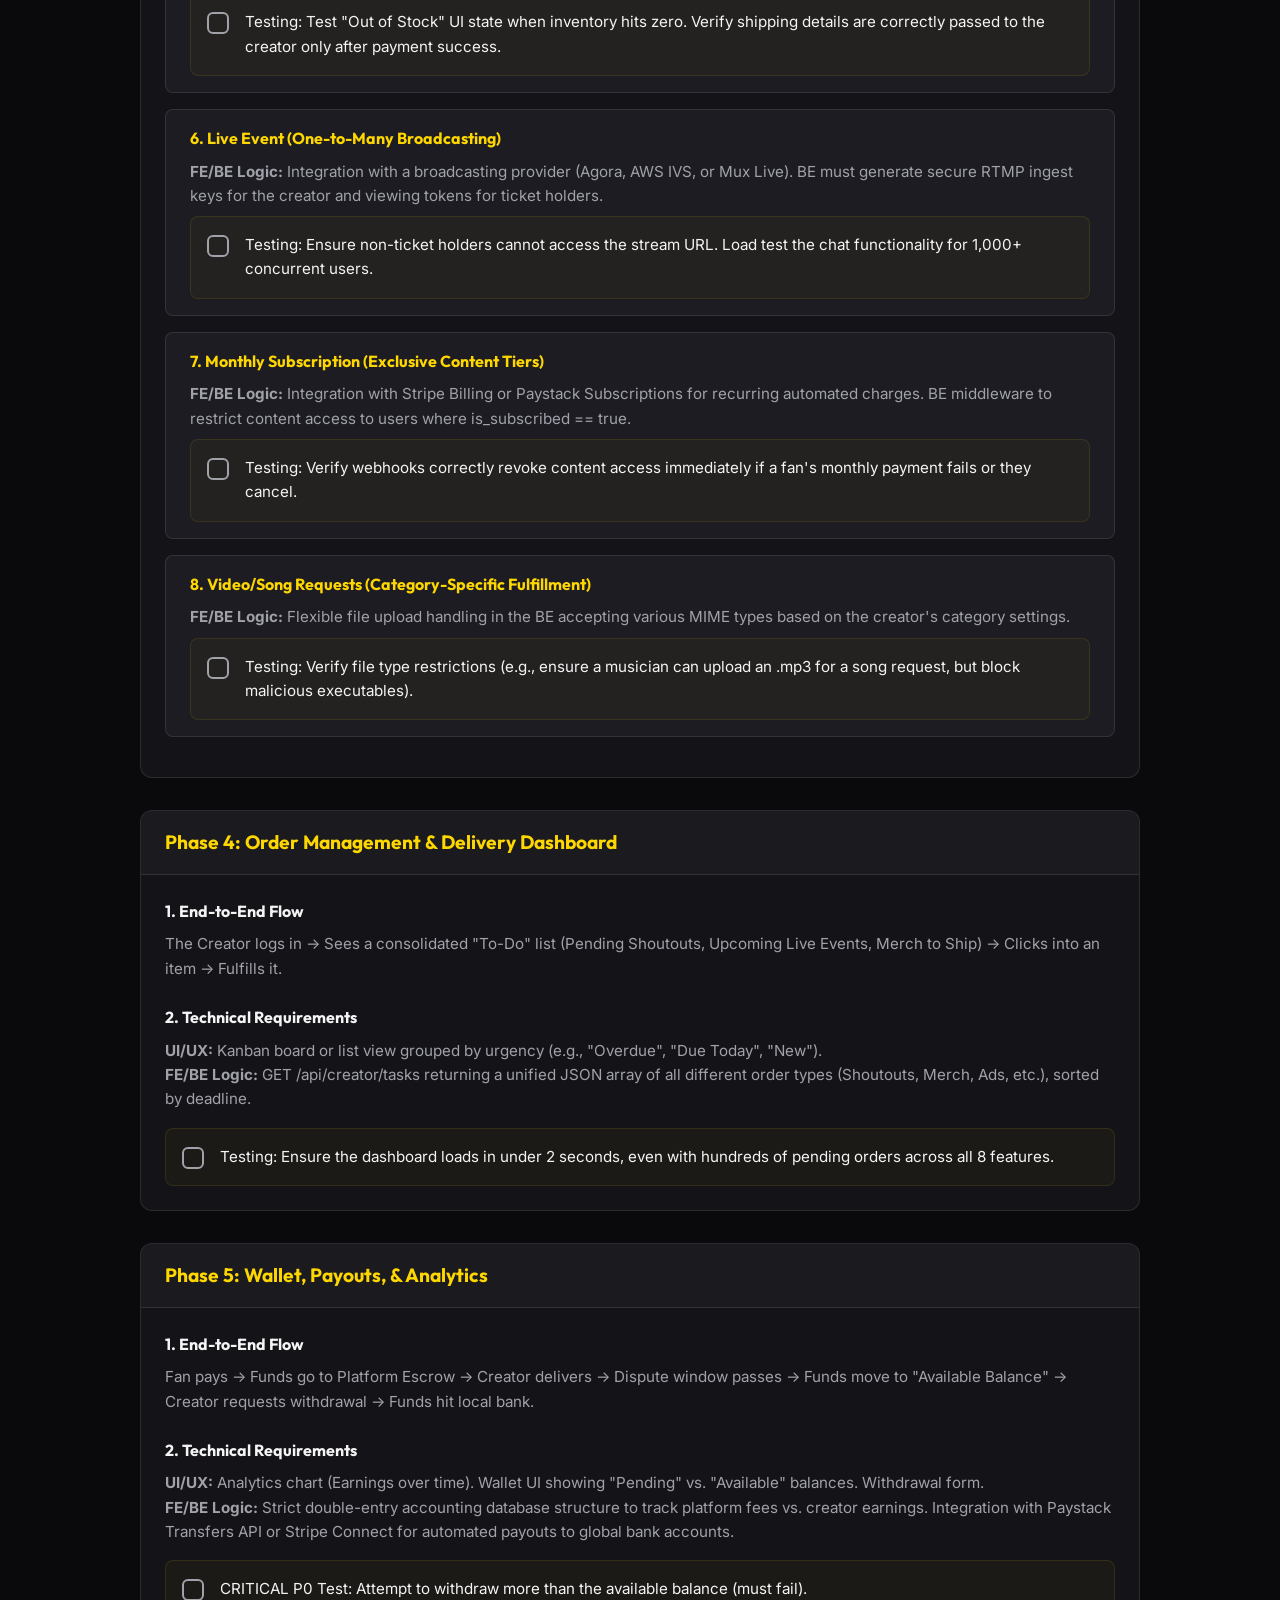
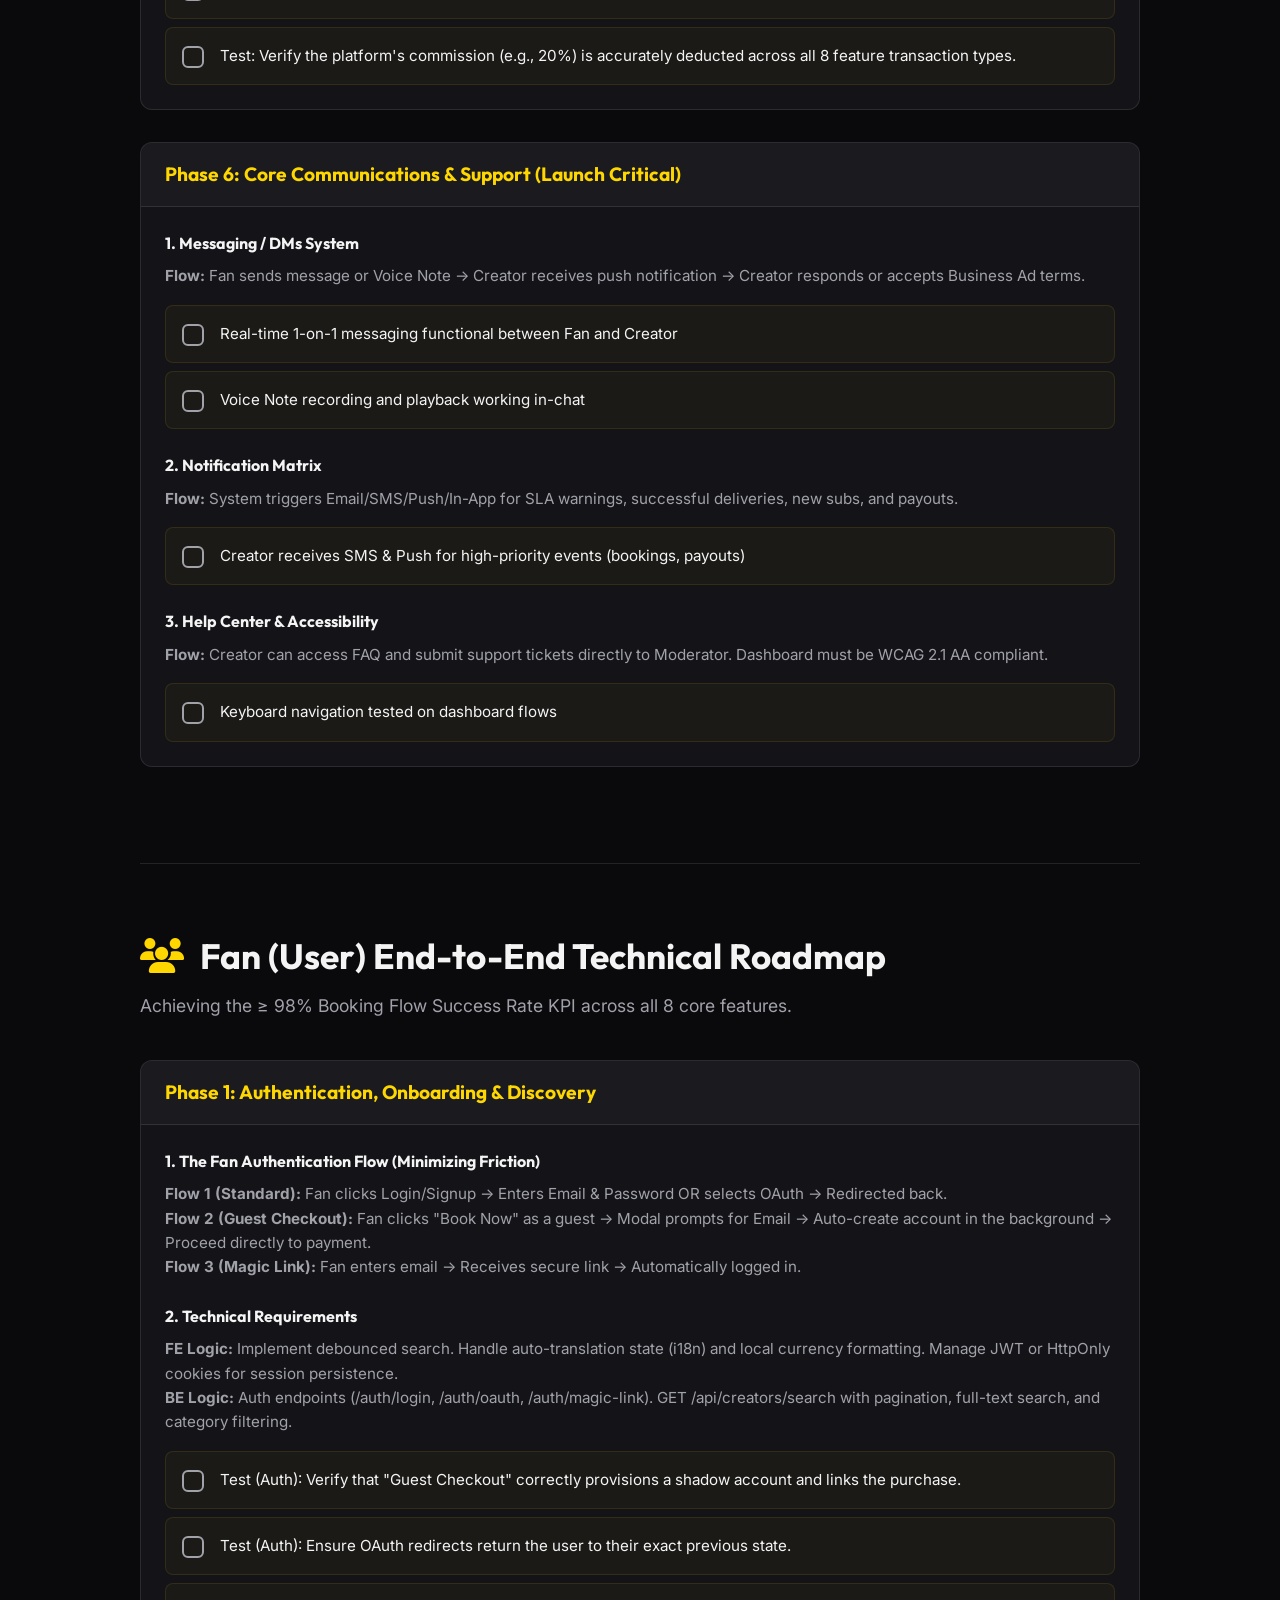
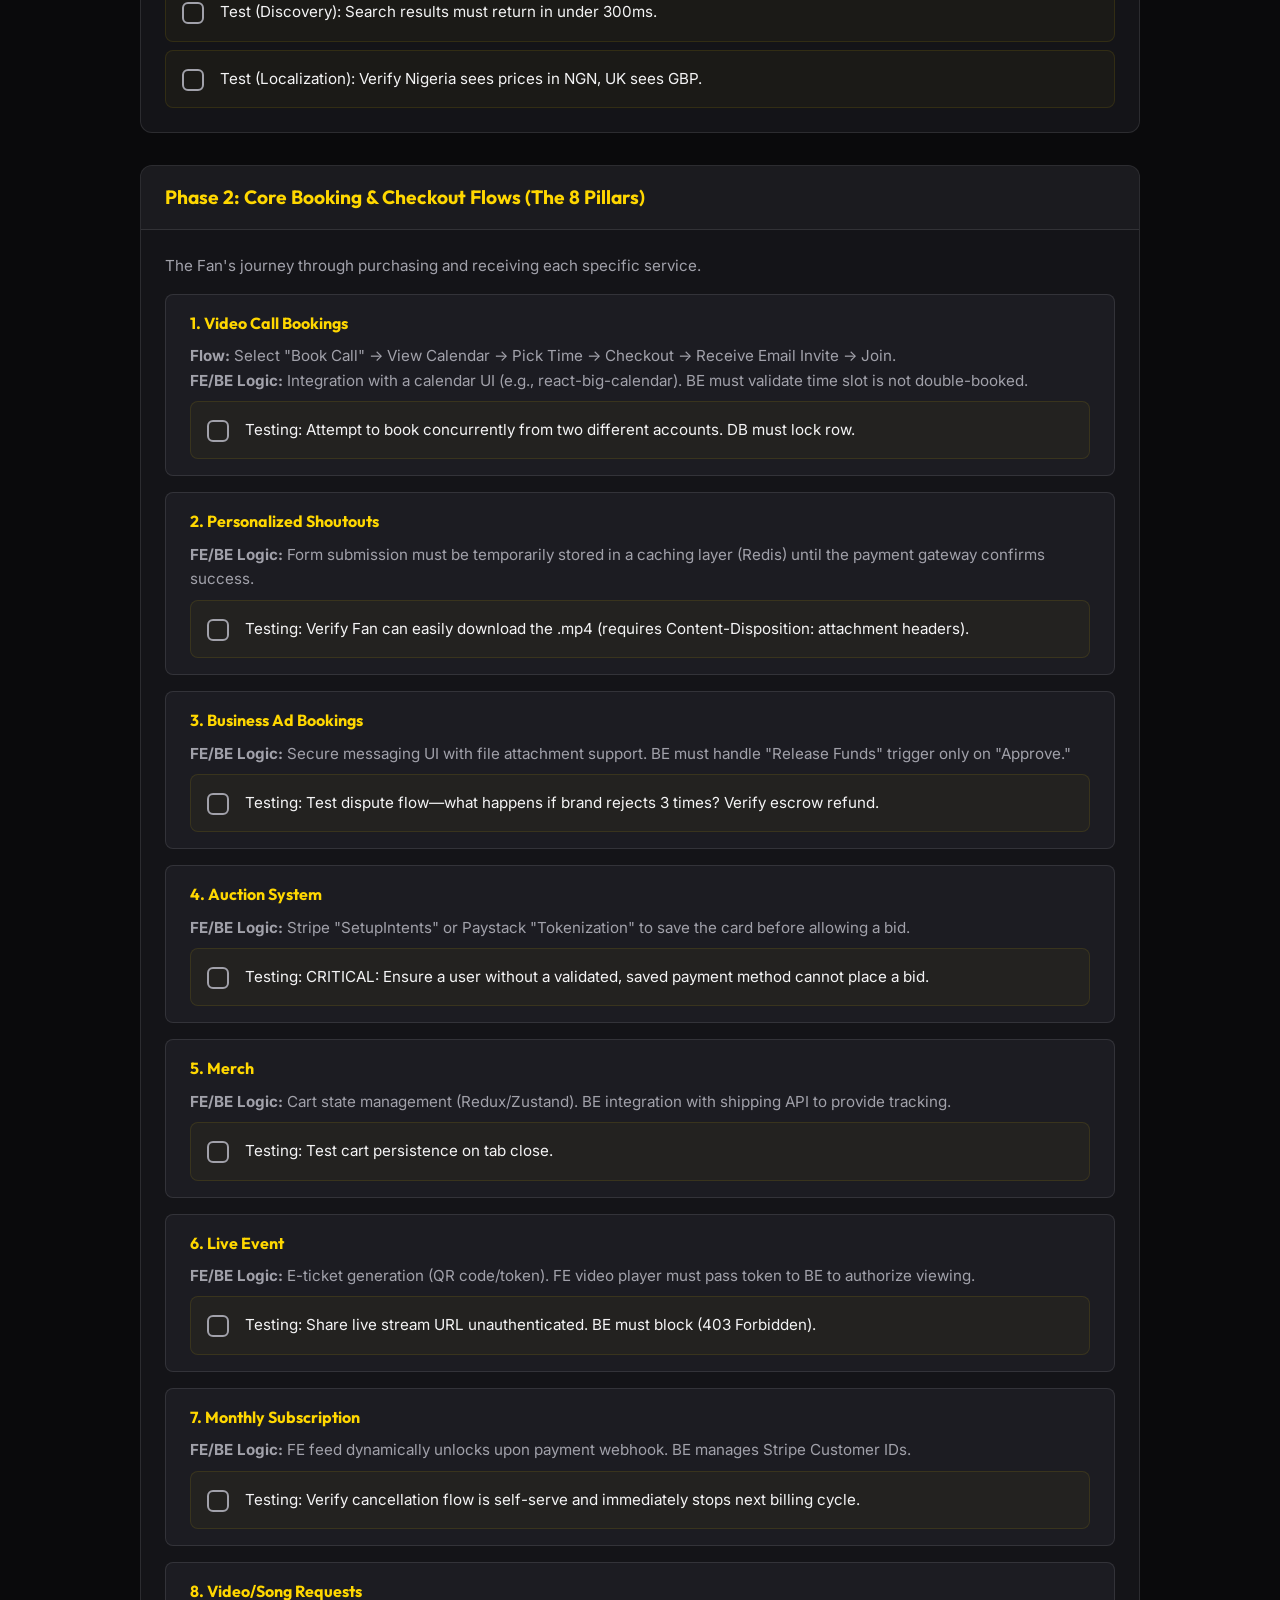
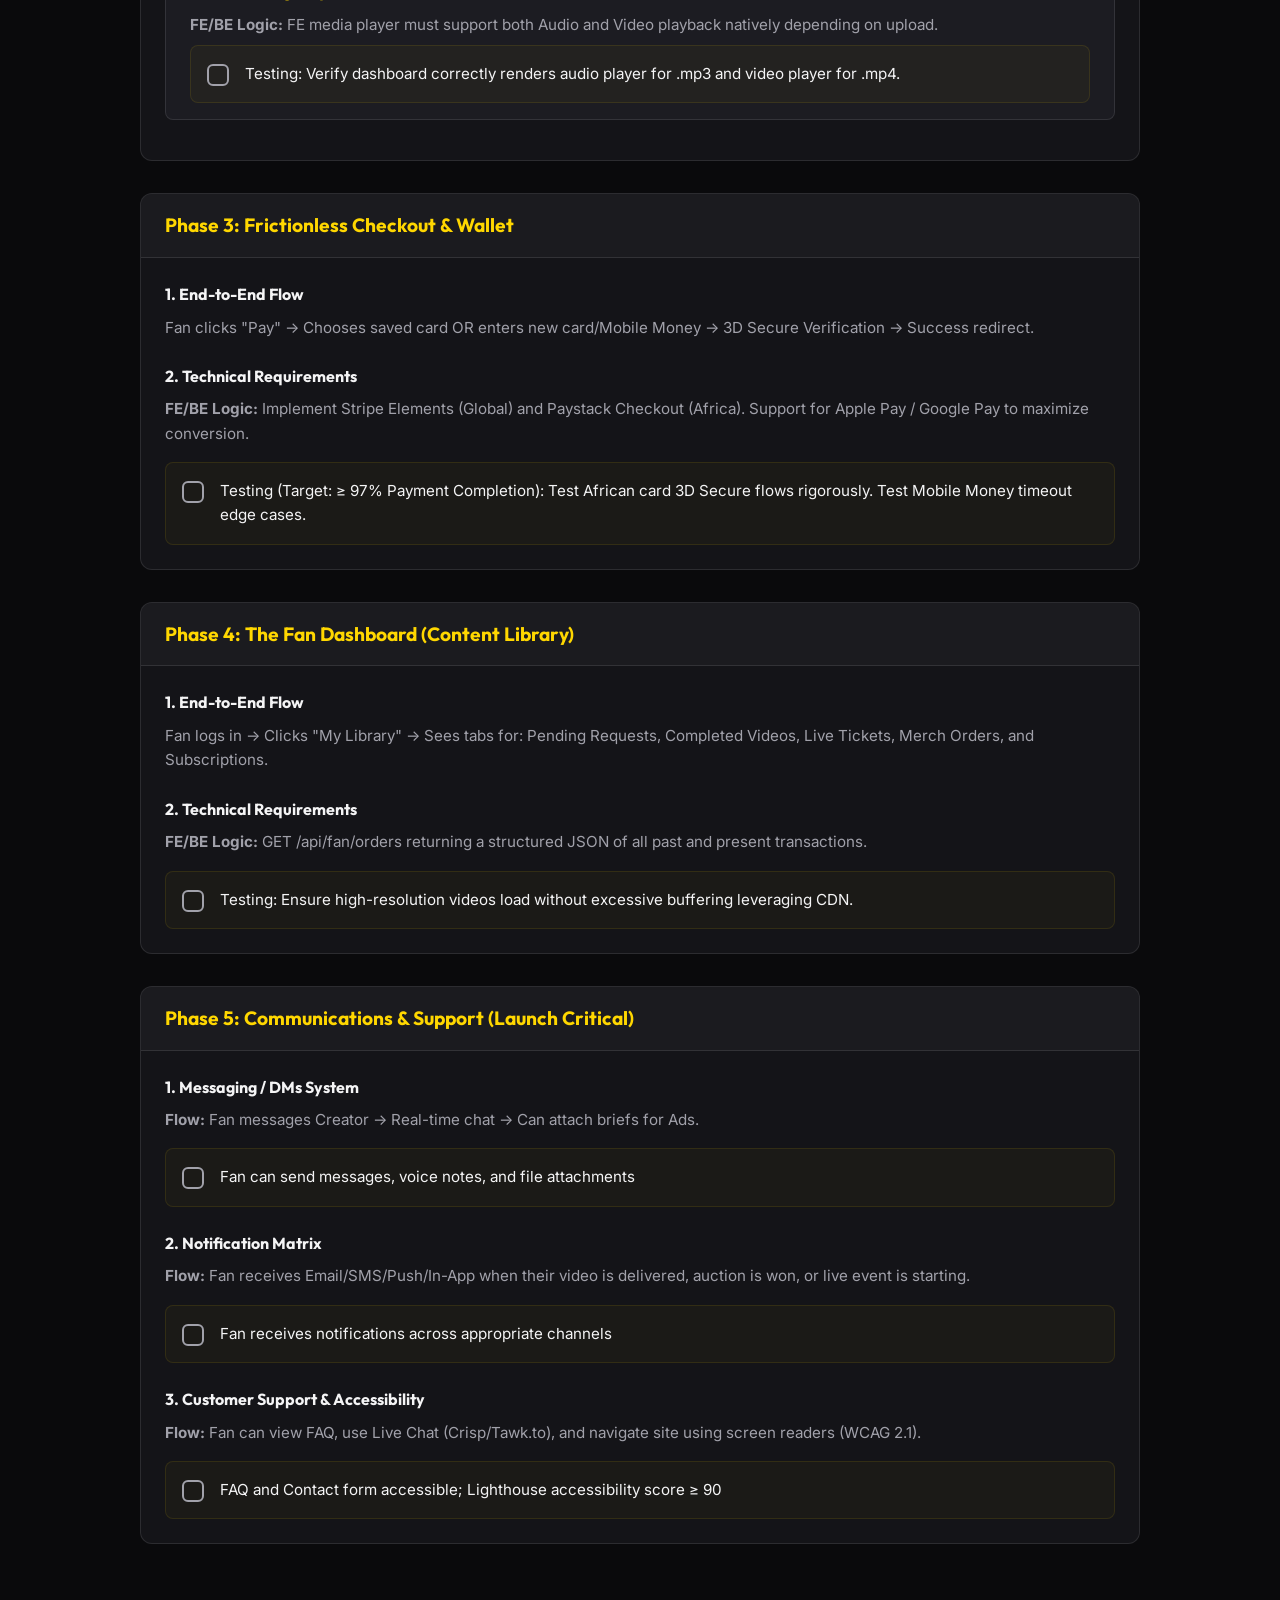
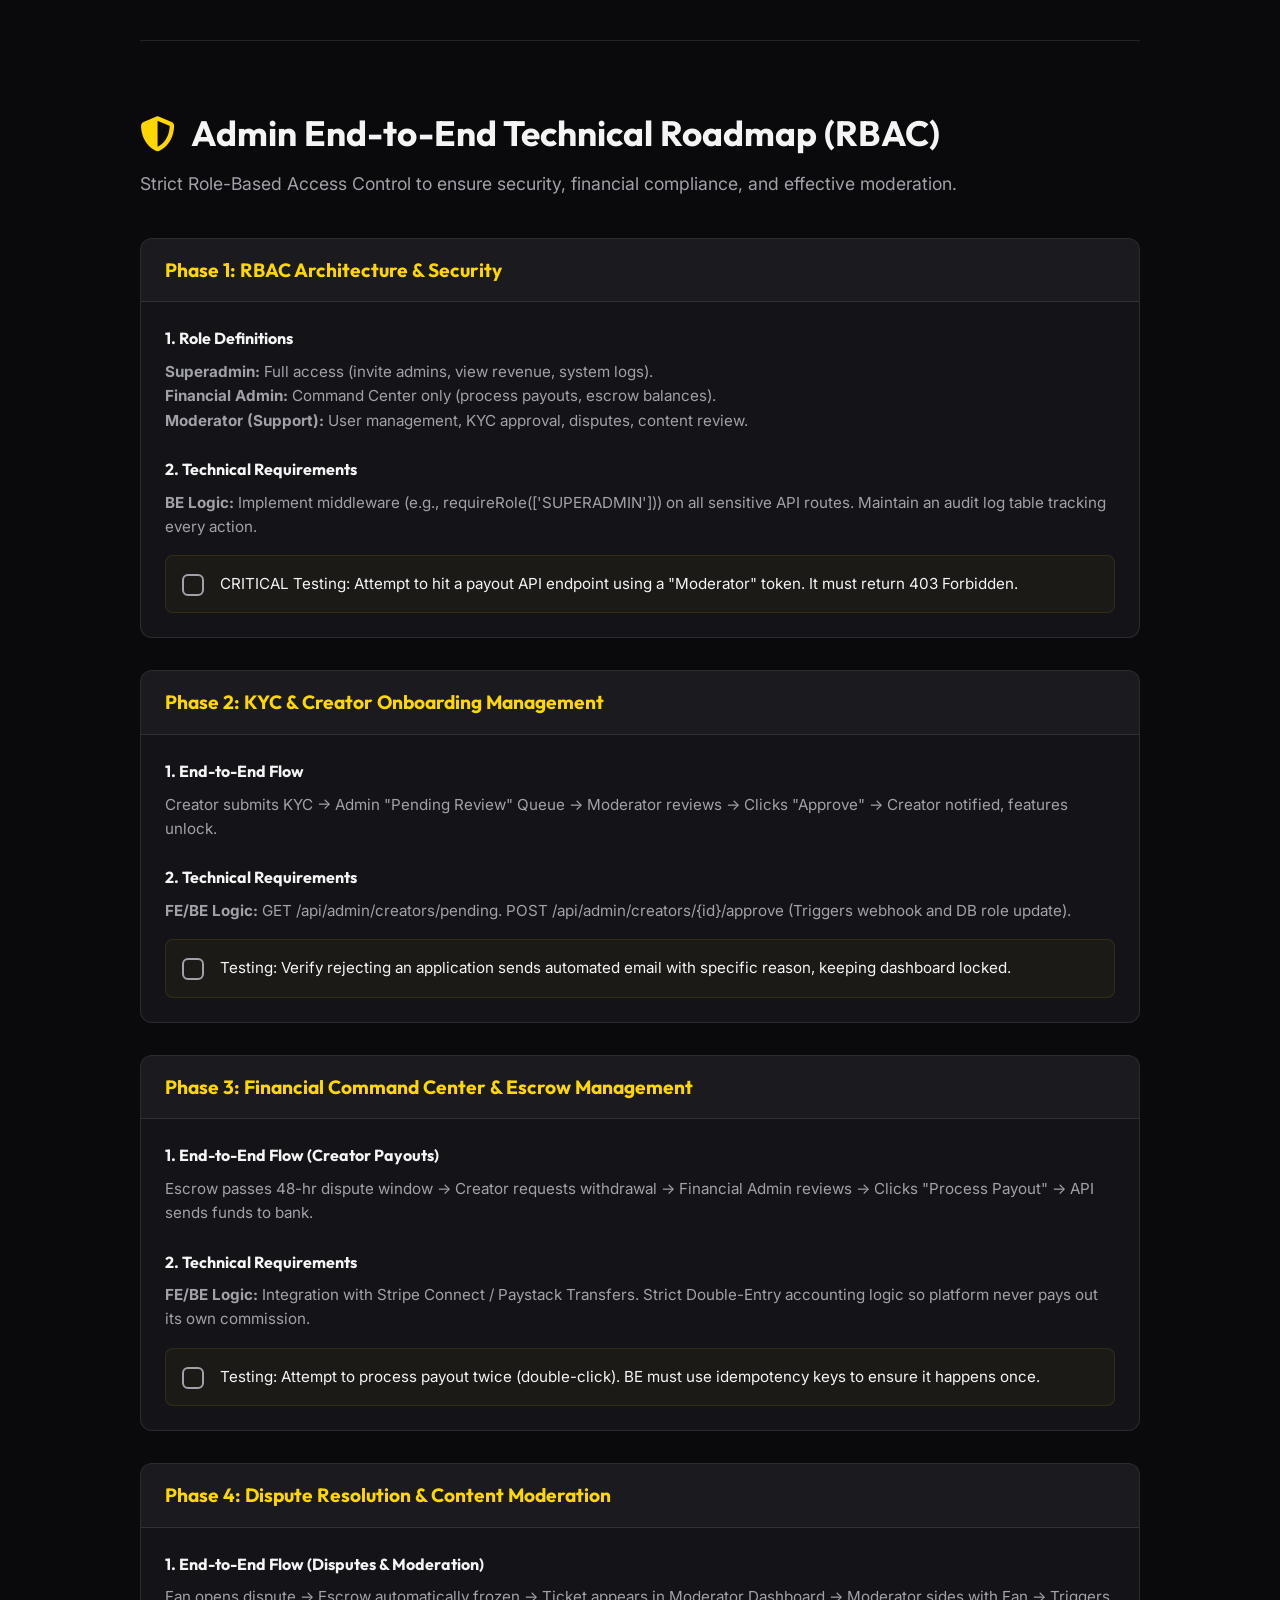
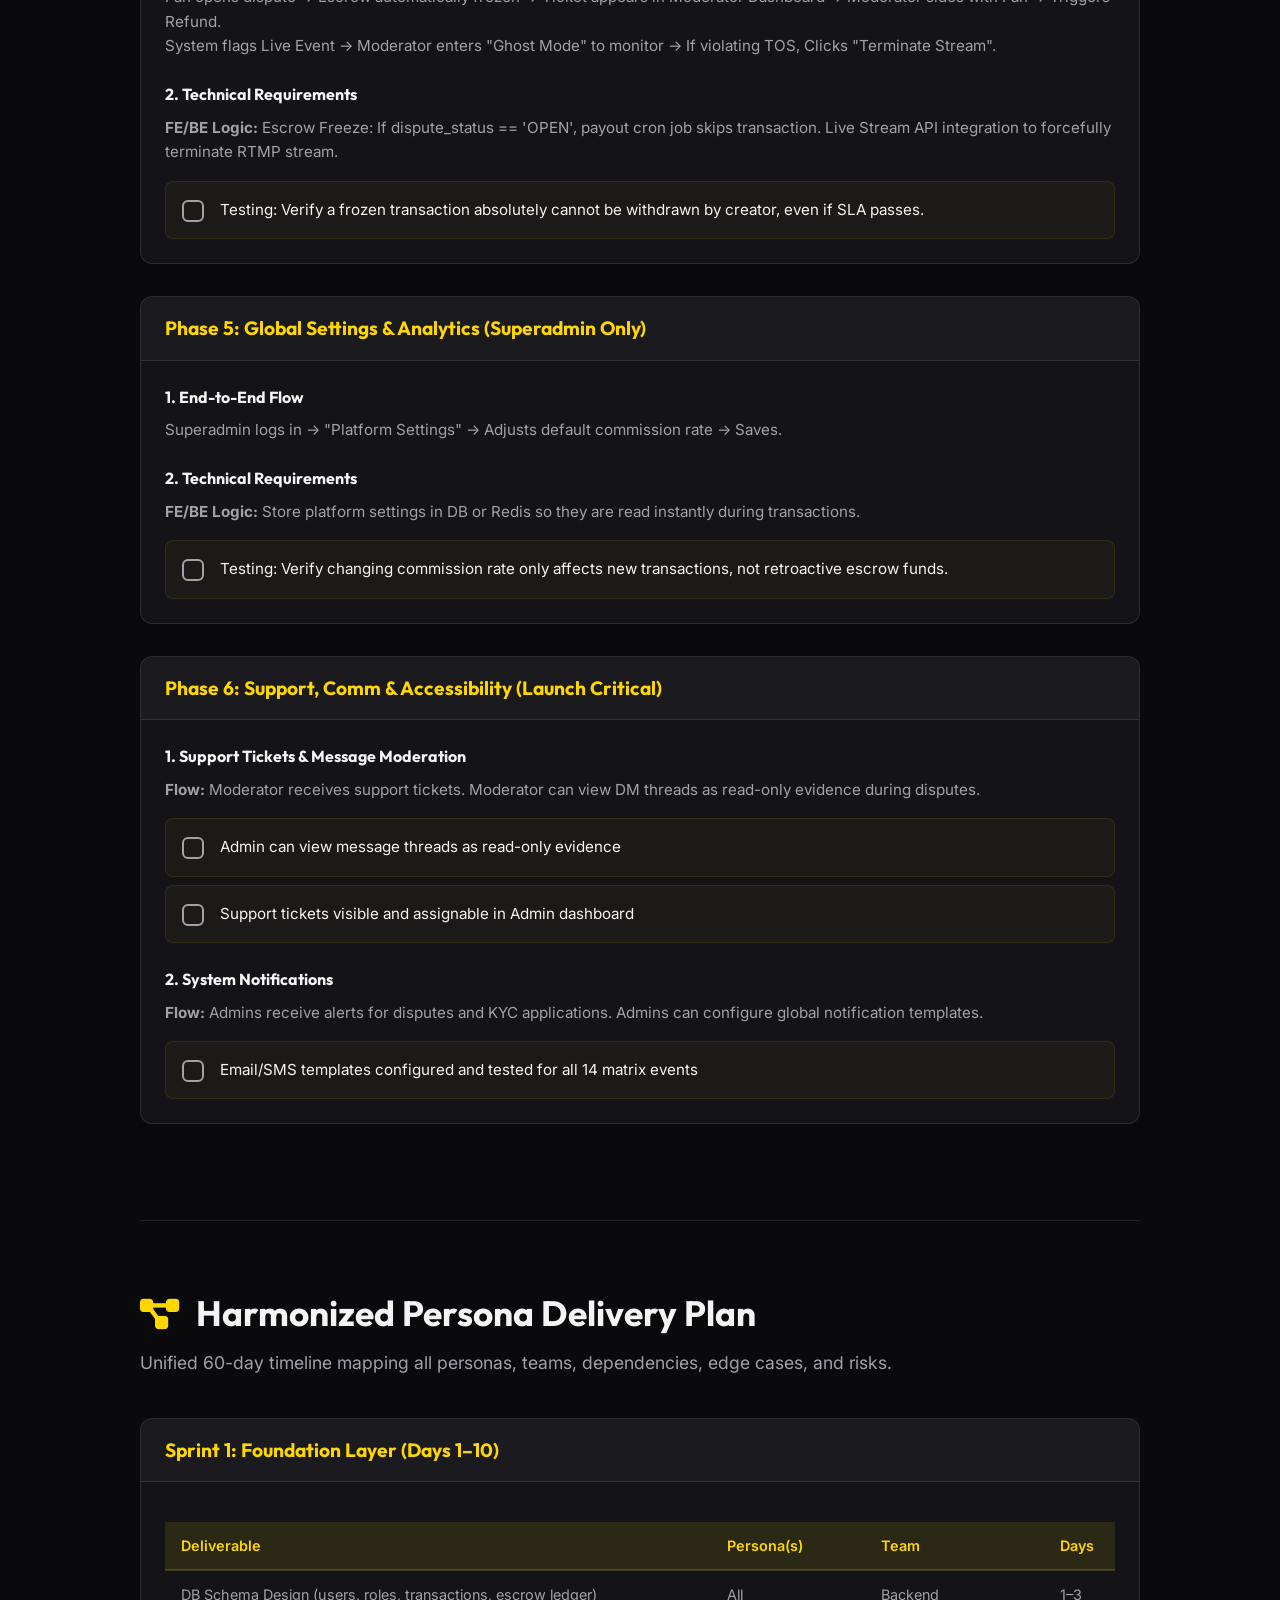
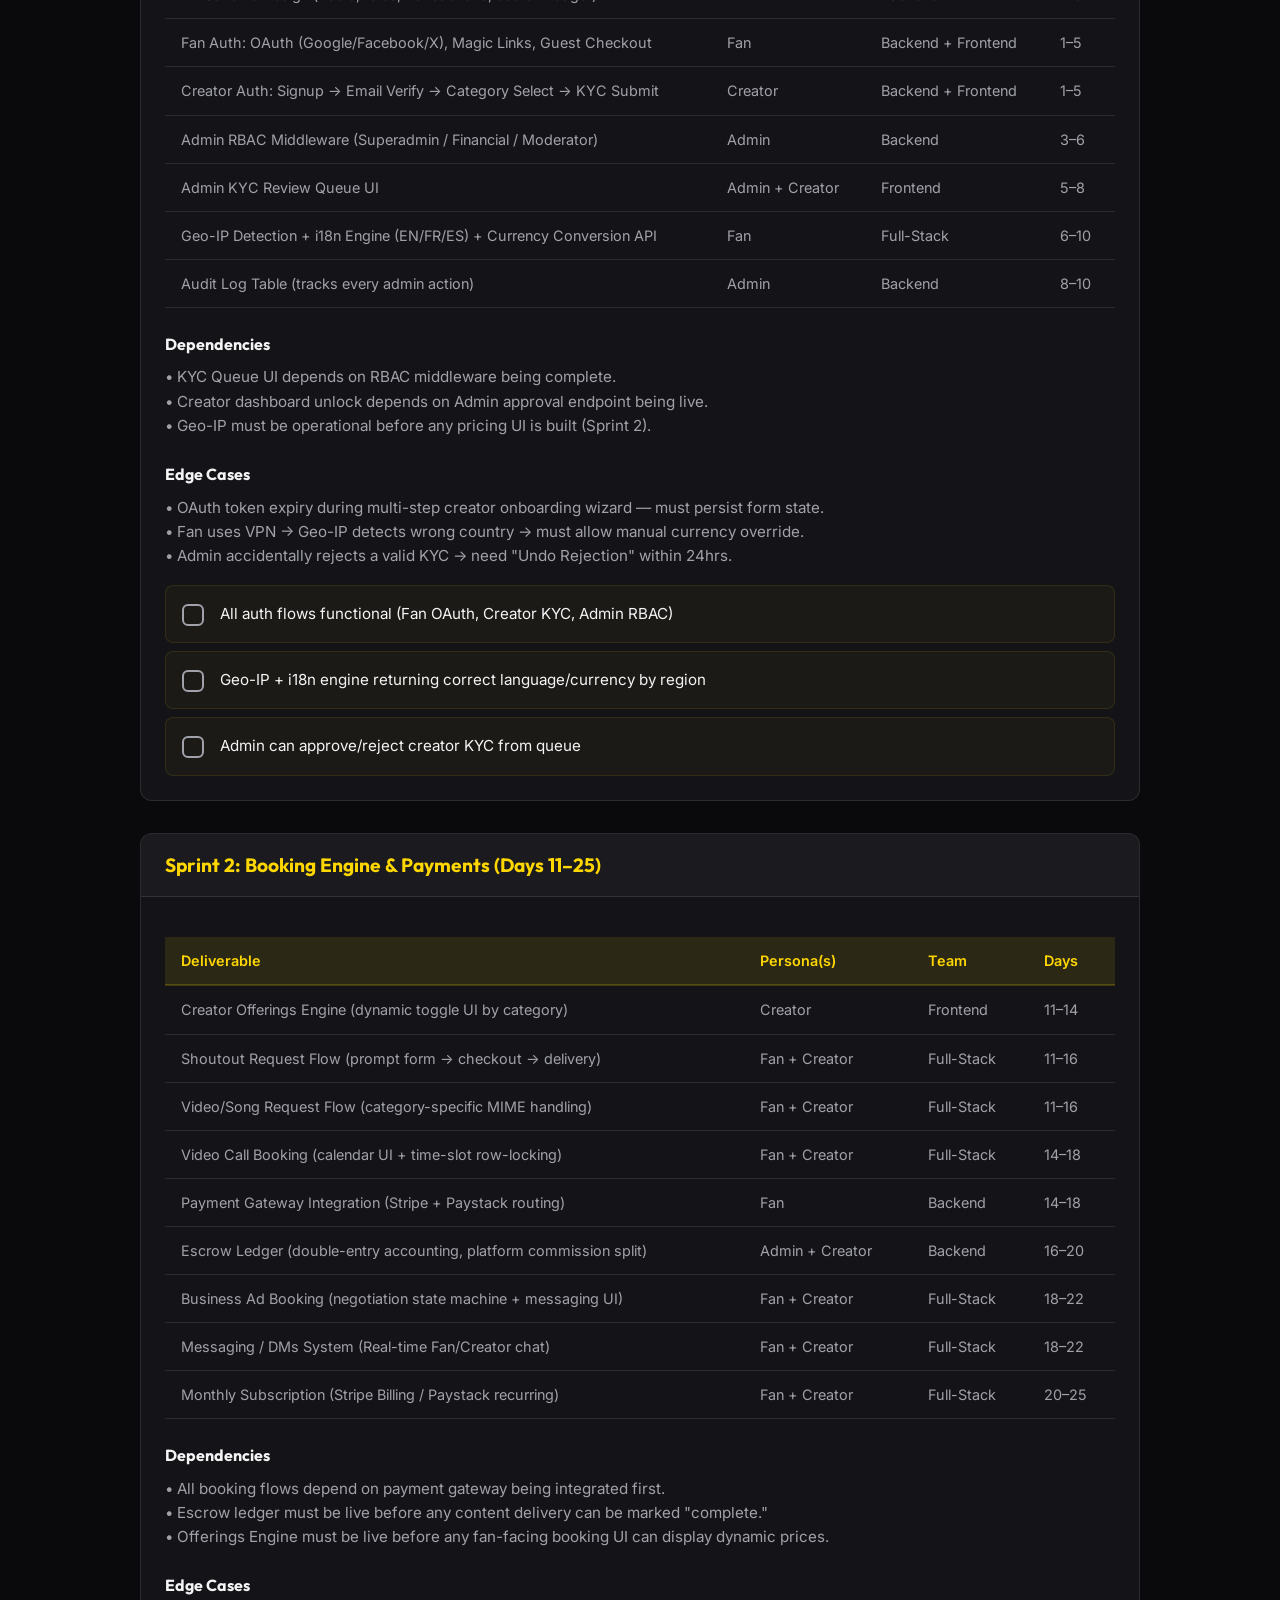
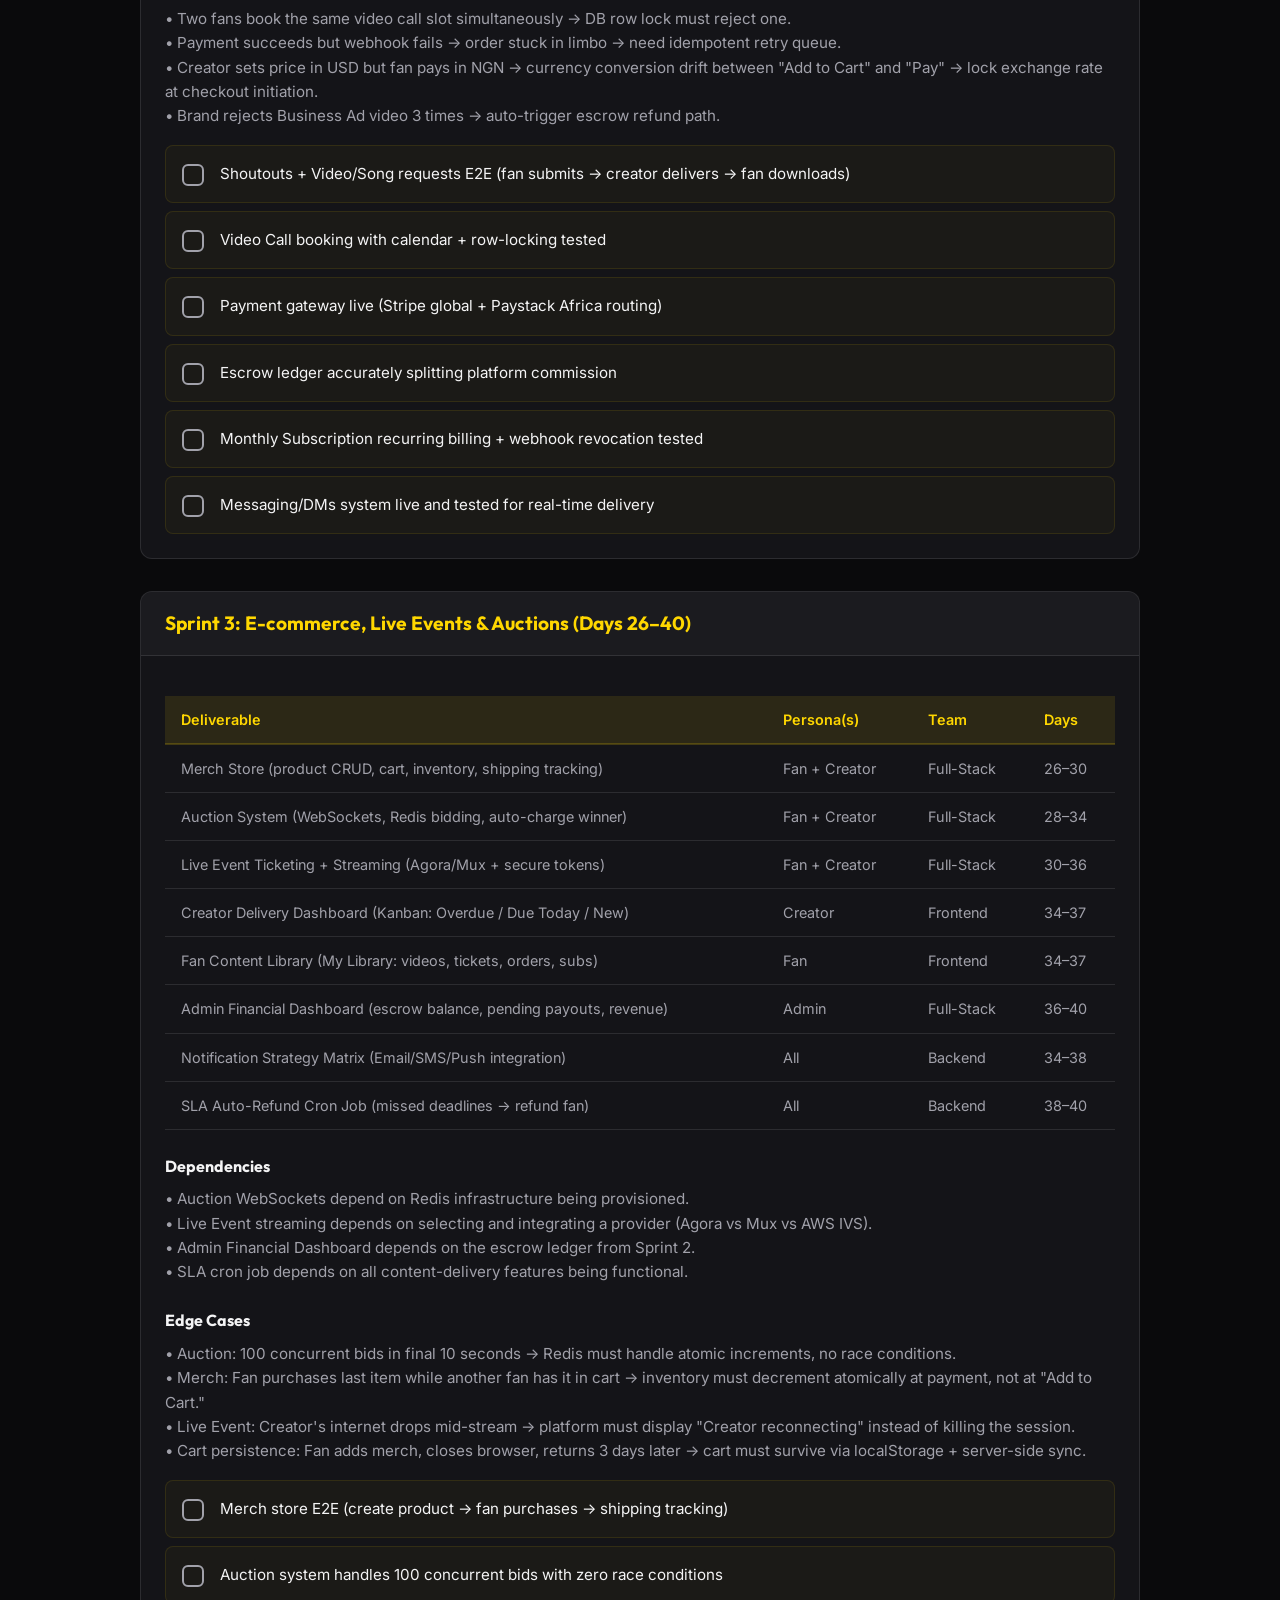
==== commit ab85e662: "added notifcations, wacg, support etc" ====
--- a/index.html
+++ b/index.html
@@ -31,6 +31,7 @@
             <li><a href="#launch-plan">Launch</a></li>
             <li><a href="#gtm-plan">GTM</a></li>
             <li><a href="#seo-plan">SEO</a></li>
+            <li><a href="#missing-features">Extras</a></li>
             <li><a href="#gallery">Gallery</a></li>
         </ul>
     </nav>
@@ -233,6 +234,23 @@
                         transaction types.</label>
                 </div>
             </div>
+            <div class="phase-card">
+                <h3>Phase 6: Core Communications & Support (Launch Critical)</h3>
+                <div class="details">
+                    <h4>1. Messaging / DMs System</h4>
+                    <p><strong>Flow:</strong> Fan sends message or Voice Note -> Creator receives push notification -> Creator responds or accepts Business Ad terms.</p>
+                    <label class="task"><input type="checkbox" data-id="c_6_1"><span class="custom-cb"></span> Real-time 1-on-1 messaging functional between Fan and Creator</label>
+                    <label class="task"><input type="checkbox" data-id="c_6_2"><span class="custom-cb"></span> Voice Note recording and playback working in-chat</label>
+
+                    <h4>2. Notification Matrix</h4>
+                    <p><strong>Flow:</strong> System triggers Email/SMS/Push/In-App for SLA warnings, successful deliveries, new subs, and payouts.</p>
+                    <label class="task"><input type="checkbox" data-id="c_6_3"><span class="custom-cb"></span> Creator receives SMS & Push for high-priority events (bookings, payouts)</label>
+
+                    <h4>3. Help Center & Accessibility</h4>
+                    <p><strong>Flow:</strong> Creator can access FAQ and submit support tickets directly to Moderator. Dashboard must be WCAG 2.1 AA compliant.</p>
+                    <label class="task"><input type="checkbox" data-id="c_6_4"><span class="custom-cb"></span> Keyboard navigation tested on dashboard flows</label>
+                </div>
+            </div>
         </section>
 
         <!-- FAN PLAN -->
@@ -378,6 +396,22 @@
                         Ensure high-resolution videos load without excessive buffering leveraging CDN.</label>
                 </div>
             </div>
+            <div class="phase-card">
+                <h3>Phase 5: Communications & Support (Launch Critical)</h3>
+                <div class="details">
+                    <h4>1. Messaging / DMs System</h4>
+                    <p><strong>Flow:</strong> Fan messages Creator -> Real-time chat -> Can attach briefs for Ads.</p>
+                    <label class="task"><input type="checkbox" data-id="f_5_1"><span class="custom-cb"></span> Fan can send messages, voice notes, and file attachments</label>
+
+                    <h4>2. Notification Matrix</h4>
+                    <p><strong>Flow:</strong> Fan receives Email/SMS/Push/In-App when their video is delivered, auction is won, or live event is starting.</p>
+                    <label class="task"><input type="checkbox" data-id="f_5_2"><span class="custom-cb"></span> Fan receives notifications across appropriate channels</label>
+
+                    <h4>3. Customer Support & Accessibility</h4>
+                    <p><strong>Flow:</strong> Fan can view FAQ, use Live Chat (Crisp/Tawk.to), and navigate site using screen readers (WCAG 2.1).</p>
+                    <label class="task"><input type="checkbox" data-id="f_5_3"><span class="custom-cb"></span> FAQ and Contact form accessible; Lighthouse accessibility score ≥ 90</label>
+                </div>
+            </div>
         </section>
 
         <!-- ADMIN PLAN -->
@@ -464,11 +498,26 @@
                         funds.</label>
                 </div>
             </div>
+            <div class="phase-card">
+                <h3>Phase 6: Support, Comm & Accessibility (Launch Critical)</h3>
+                <div class="details">
+                    <h4>1. Support Tickets & Message Moderation</h4>
+                    <p><strong>Flow:</strong> Moderator receives support tickets. Moderator can view DM threads as read-only evidence during disputes.</p>
+                    <label class="task"><input type="checkbox" data-id="a_6_2"><span class="custom-cb"></span> Admin can view message threads as read-only evidence</label>
+                    <label class="task"><input type="checkbox" data-id="a_6_3"><span class="custom-cb"></span> Support tickets visible and assignable in Admin dashboard</label>
+
+                    <h4>2. System Notifications</h4>
+                    <p><strong>Flow:</strong> Admins receive alerts for disputes and KYC applications. Admins can configure global notification templates.</p>
+                    <label class="task"><input type="checkbox" data-id="a_6_4"><span class="custom-cb"></span> Email/SMS templates configured and tested for all 14 matrix events</label>
+                </div>
+            </div>
         </section>
 
         <div id="harmonized-persona-anchor"></div>
 
         <div id="launch-gtm-seo-anchor"></div>
+
+        <div id="missing-features-anchor"></div>
 
     </main>
 
@@ -513,6 +562,7 @@
     <script src="app.js"></script>
     <script src="harmonized-persona.js"></script>
     <script src="launch-gtm-seo.js"></script>
+    <script src="missing-features.js"></script>
 </body>
 
 </html>
--- a/style.css
+++ b/style.css
@@ -318,6 +318,65 @@
     font-weight: 600;
 }
 
+/* Missing Features Priority System */
+.priority-legend {
+    display: flex;
+    gap: 1.5rem;
+    margin-bottom: 2rem;
+    flex-wrap: wrap;
+}
+
+.priority-tag {
+    padding: 0.5rem 1rem;
+    border-radius: 8px;
+    font-size: 0.9rem;
+    font-weight: 600;
+}
+
+.p-launch {
+    background: rgba(255, 60, 60, 0.1);
+    border: 1px solid rgba(255, 60, 60, 0.3);
+    color: #ff6b6b;
+}
+
+.p-future {
+    background: rgba(34, 197, 94, 0.1);
+    border: 1px solid rgba(34, 197, 94, 0.3);
+    color: #22c55e;
+}
+
+.priority-inline {
+    font-size: 0.7rem;
+    padding: 0.2rem 0.6rem;
+    border-radius: 4px;
+    background: rgba(255, 60, 60, 0.15);
+    color: #ff6b6b;
+    margin-left: 0.5rem;
+    vertical-align: middle;
+}
+
+.future-inline {
+    background: rgba(34, 197, 94, 0.15) !important;
+    color: #22c55e !important;
+}
+
+.future-card {
+    border-color: rgba(34, 197, 94, 0.2);
+}
+
+.future-card h3 {
+    background: rgba(34, 197, 94, 0.05) !important;
+    color: #22c55e !important;
+}
+
+.priority-reason {
+    background: rgba(255, 255, 255, 0.03);
+    border-left: 3px solid var(--primary);
+    padding: 0.75rem 1rem;
+    margin-bottom: 1rem;
+    font-style: italic;
+}
+
 /* Gallery */
 .gallery {
     padding-top: 2rem;
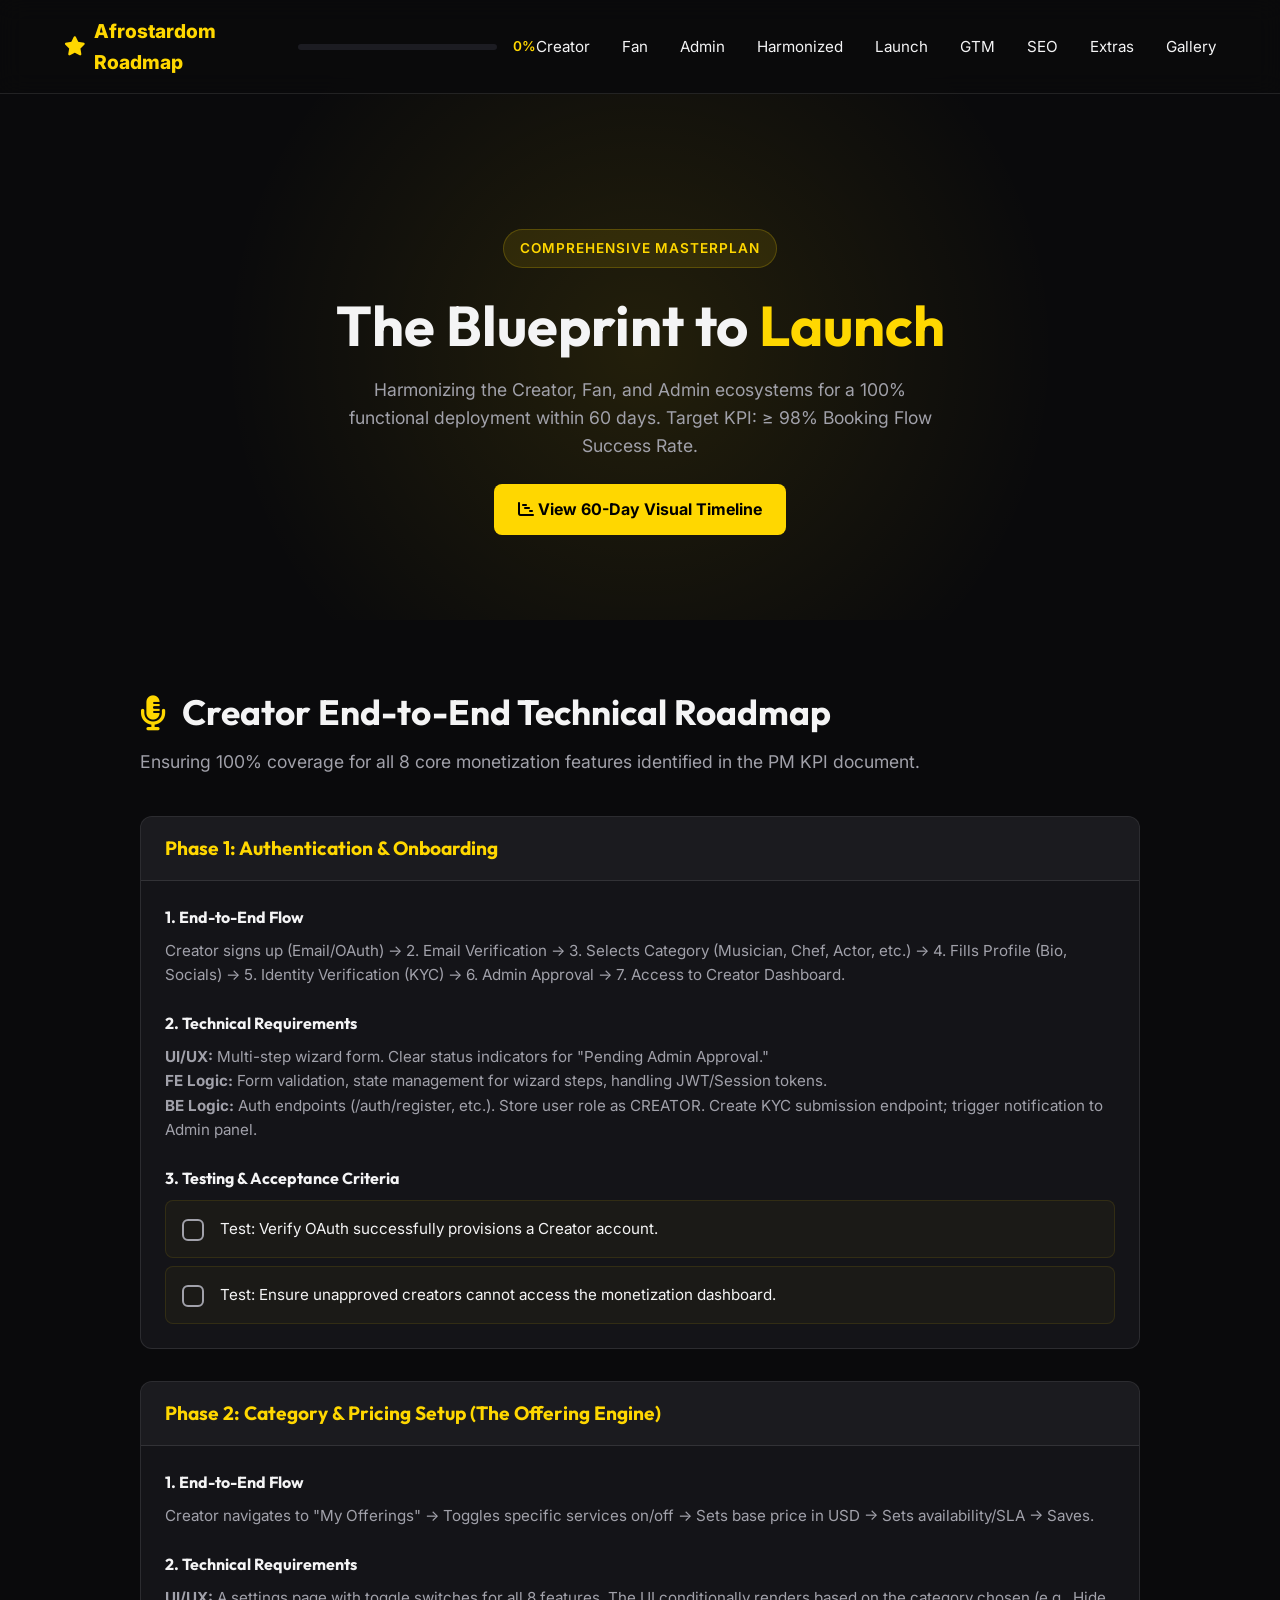
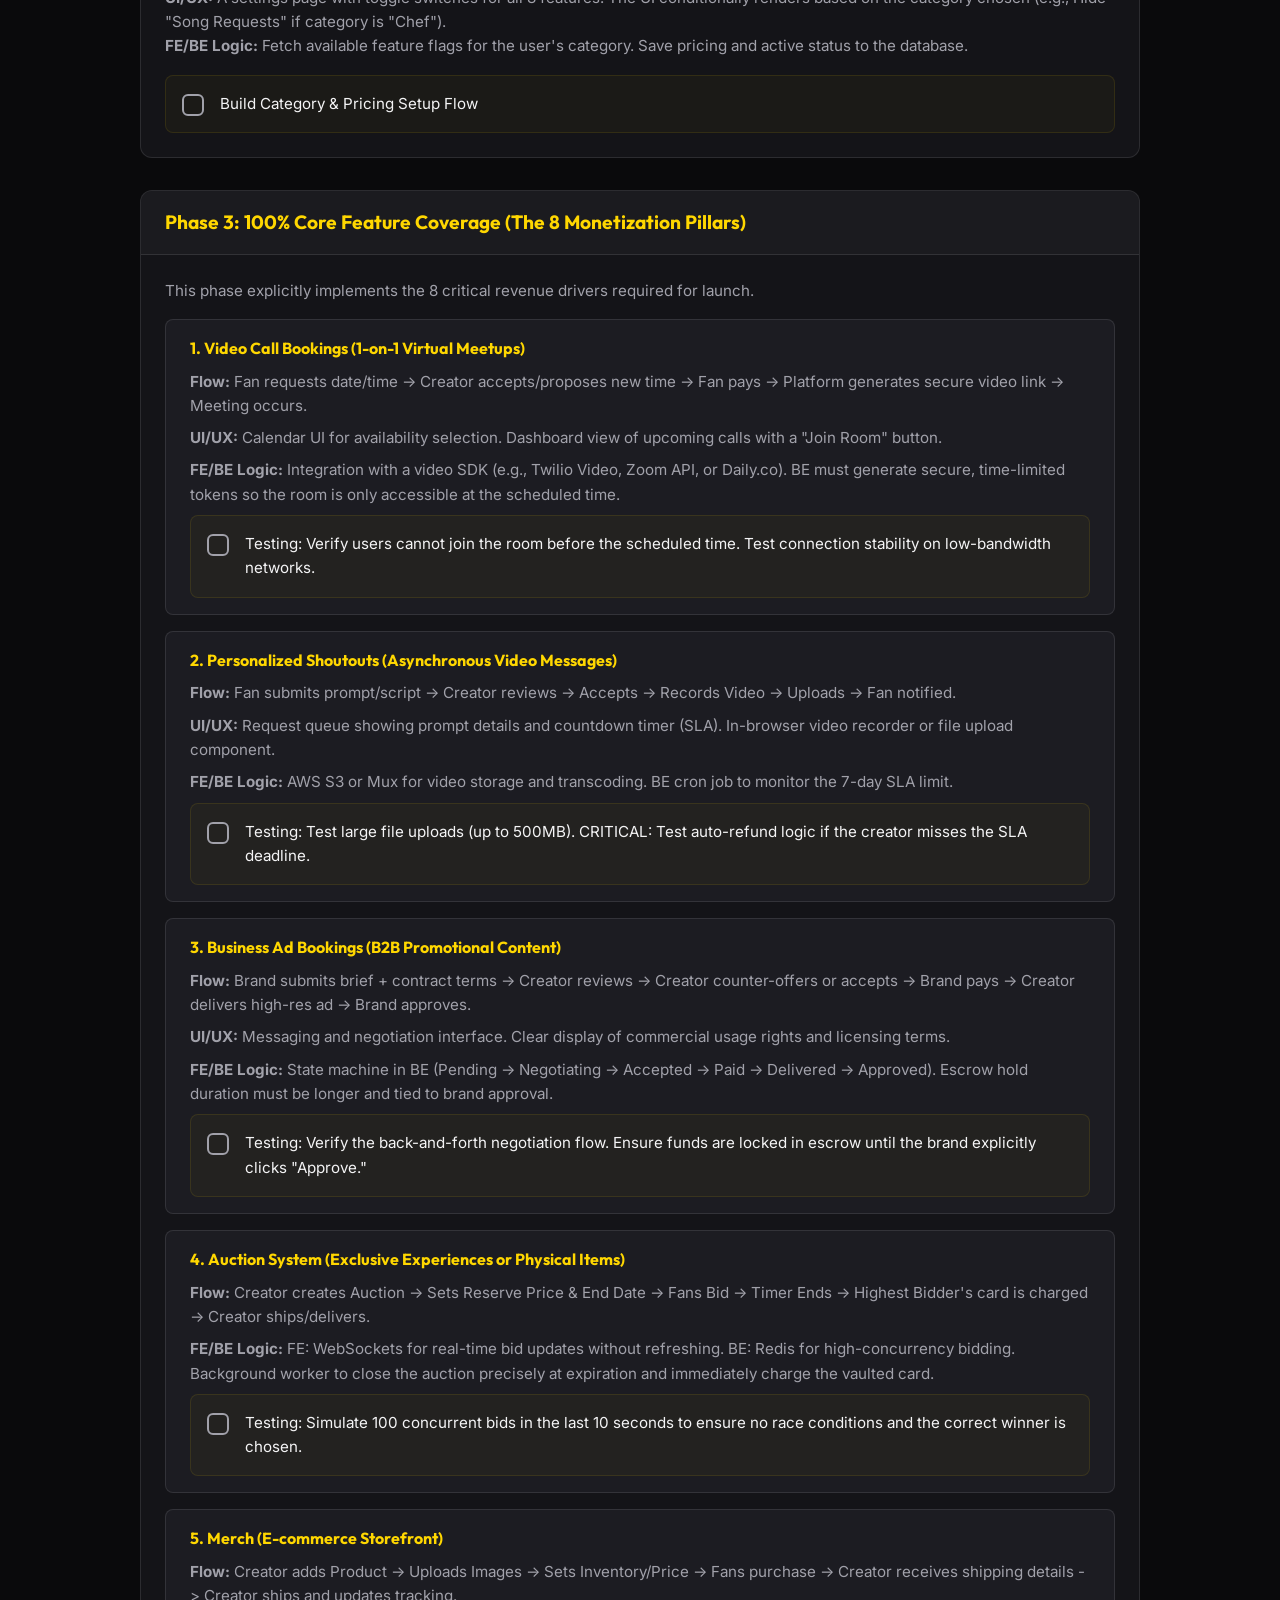
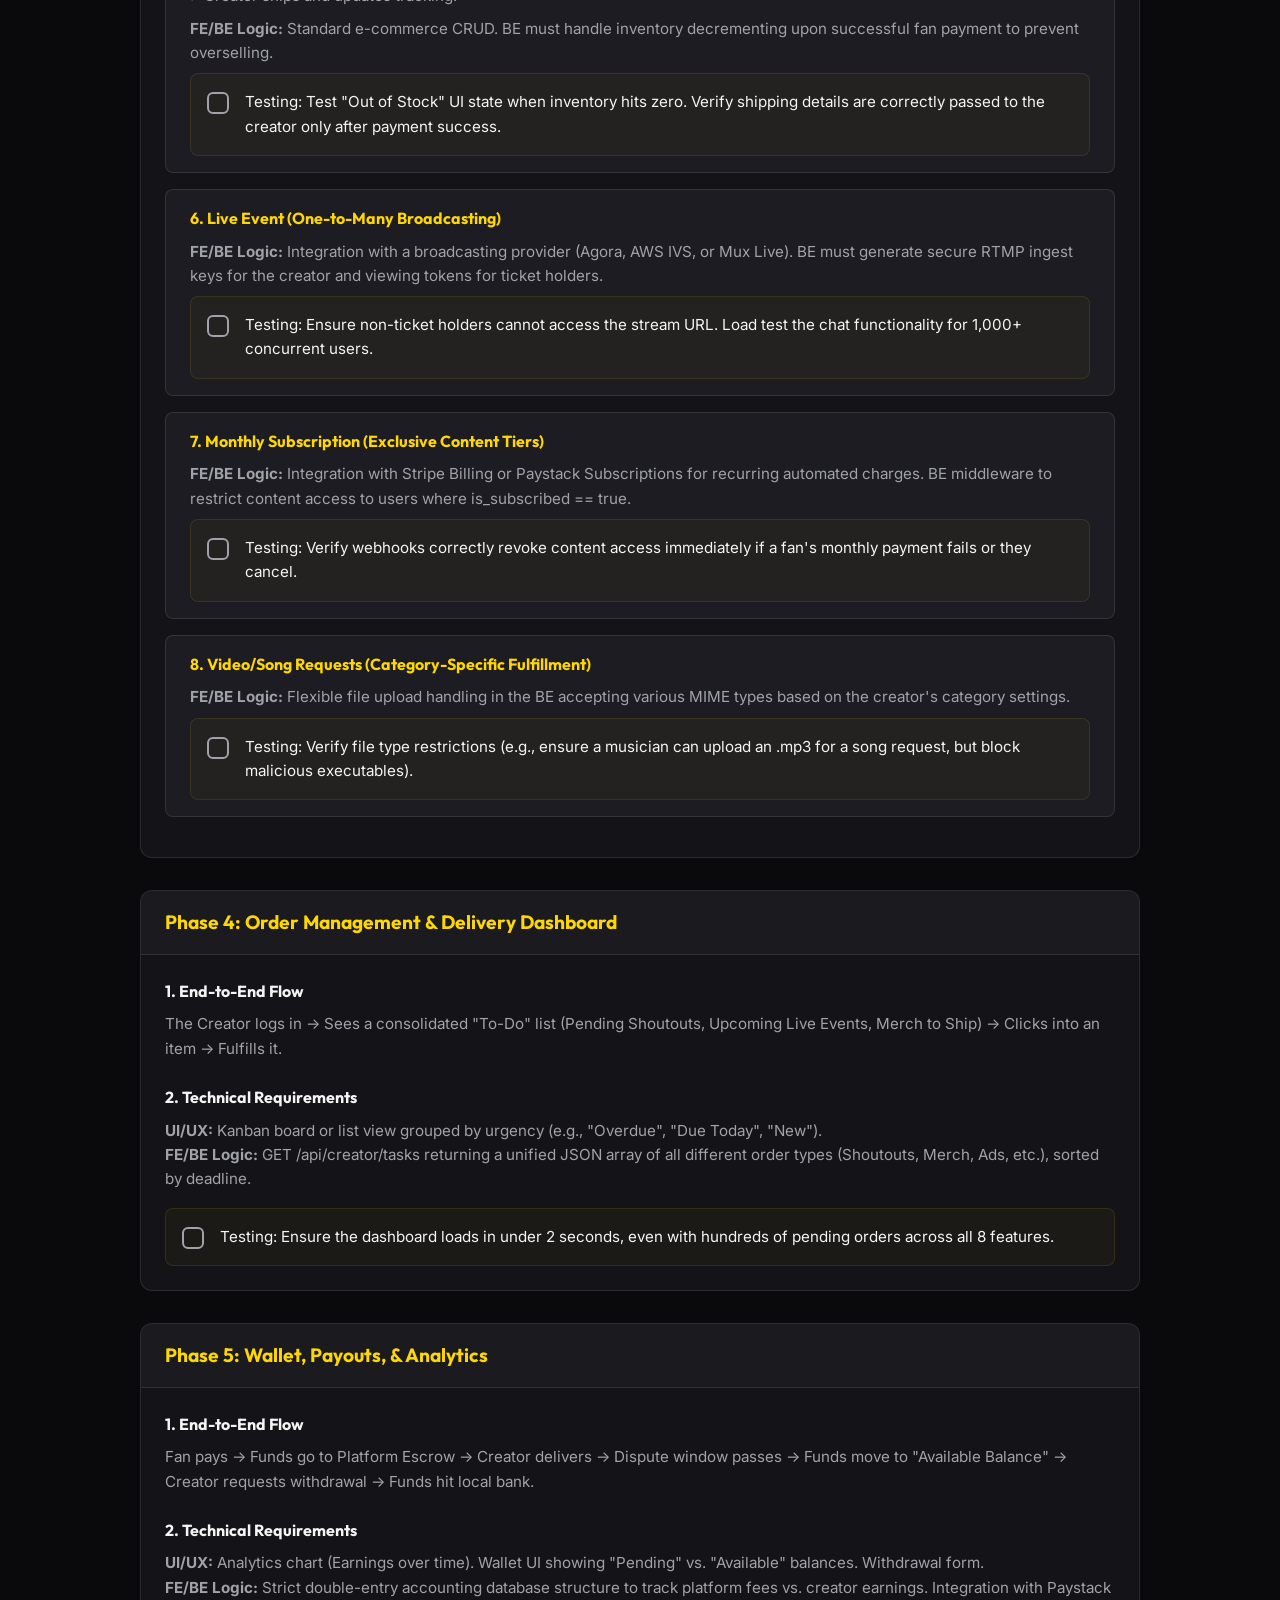
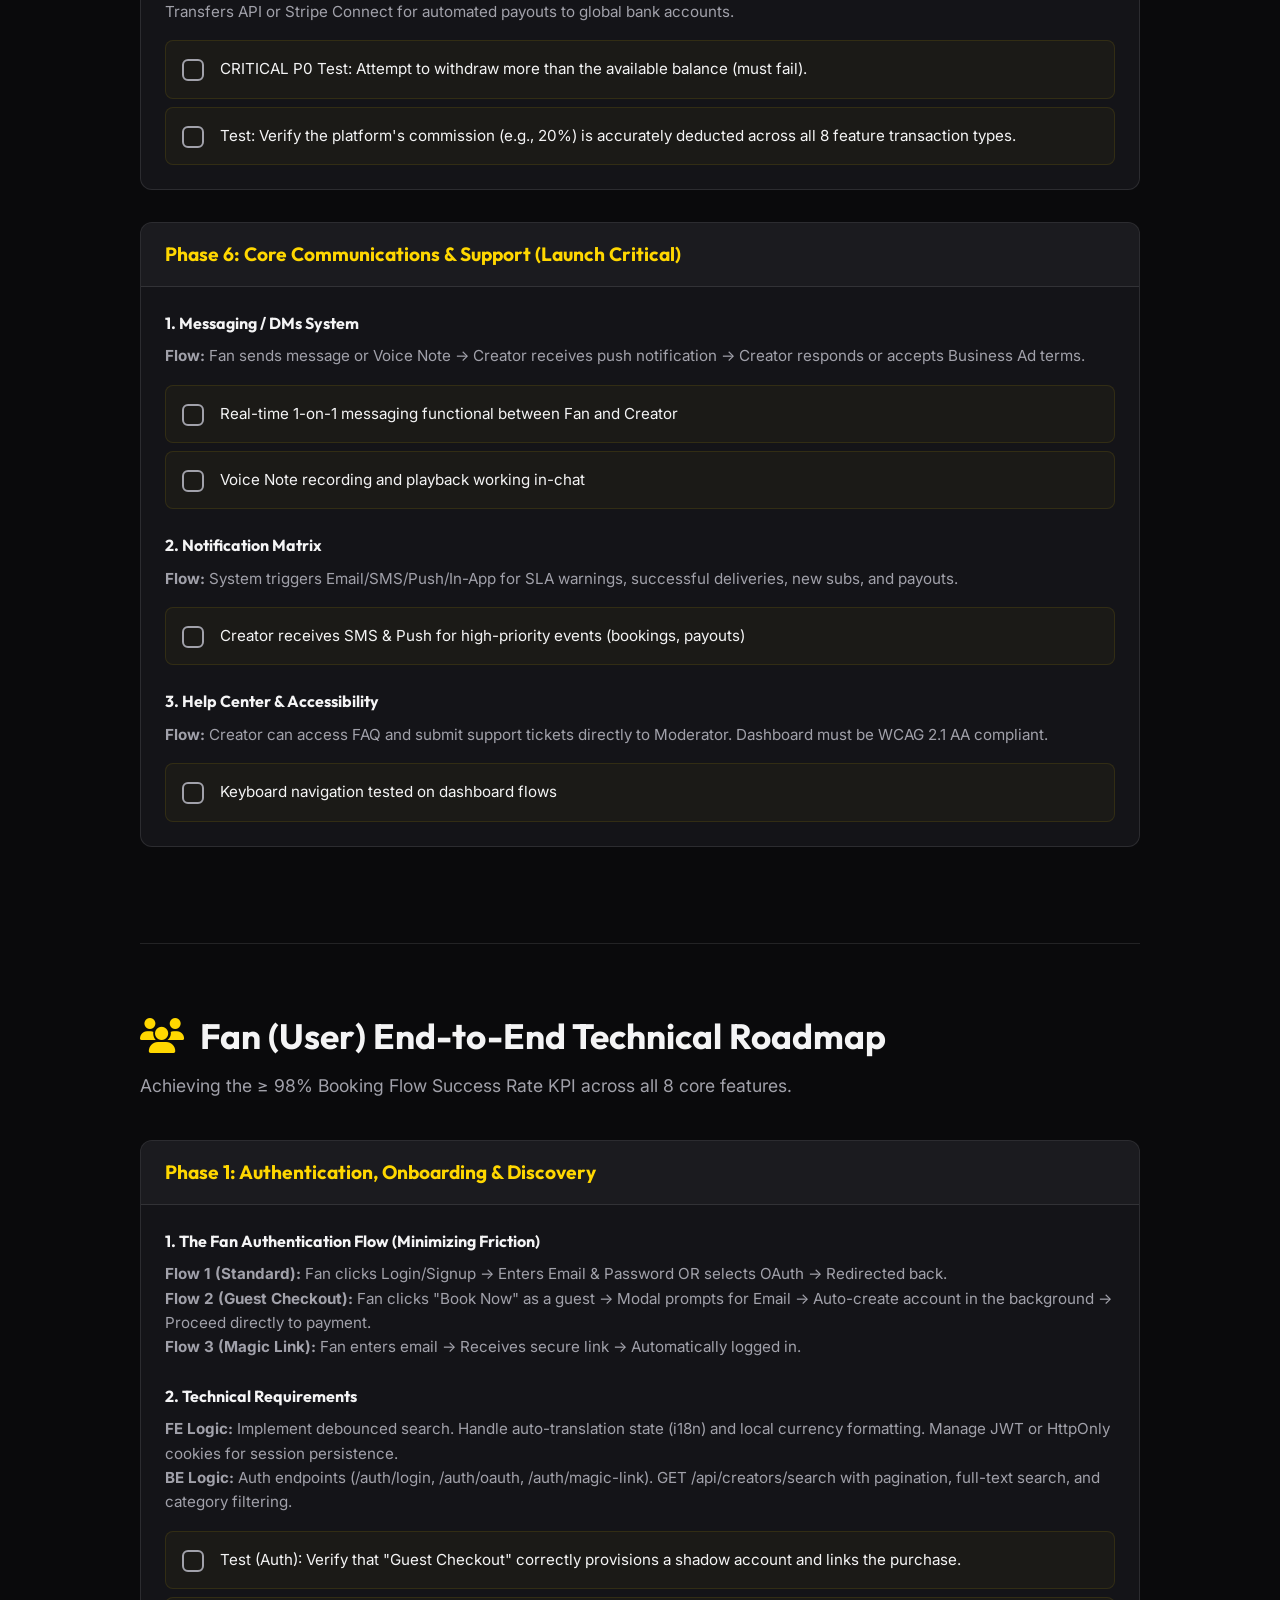
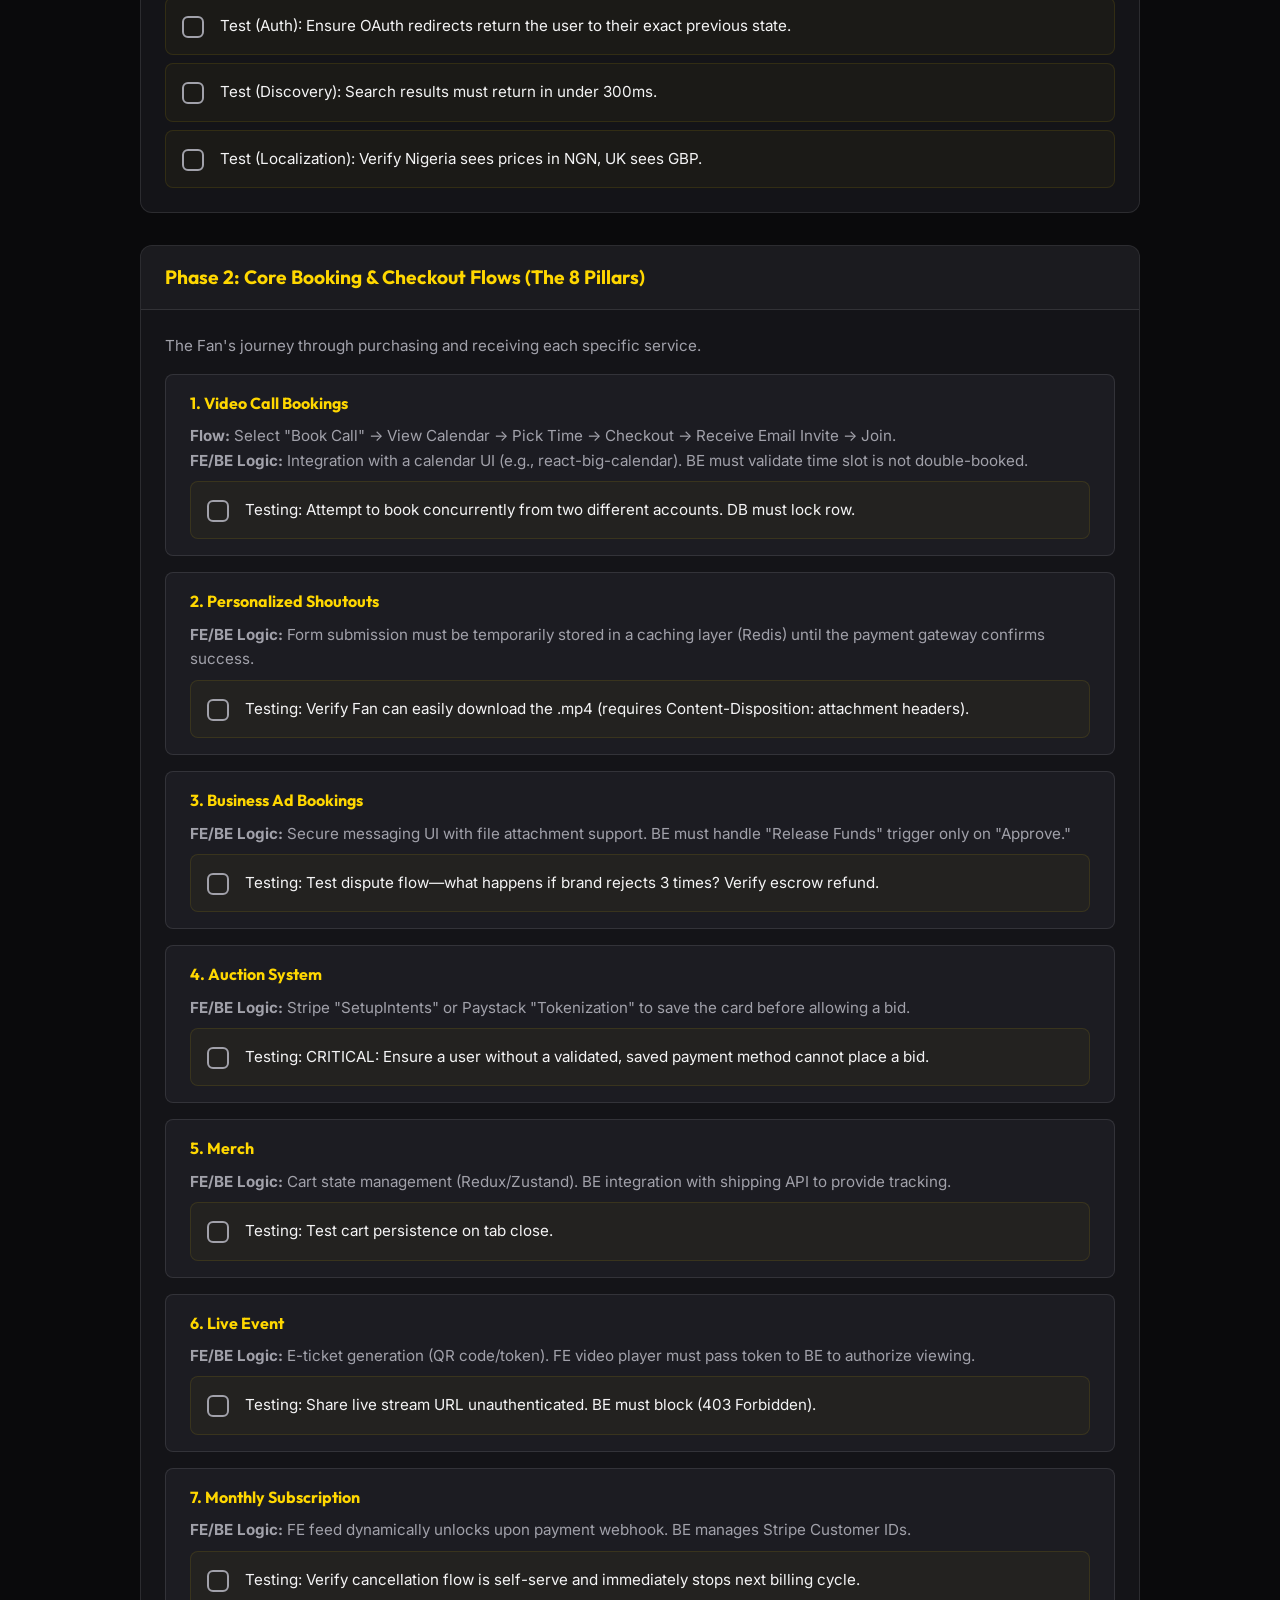
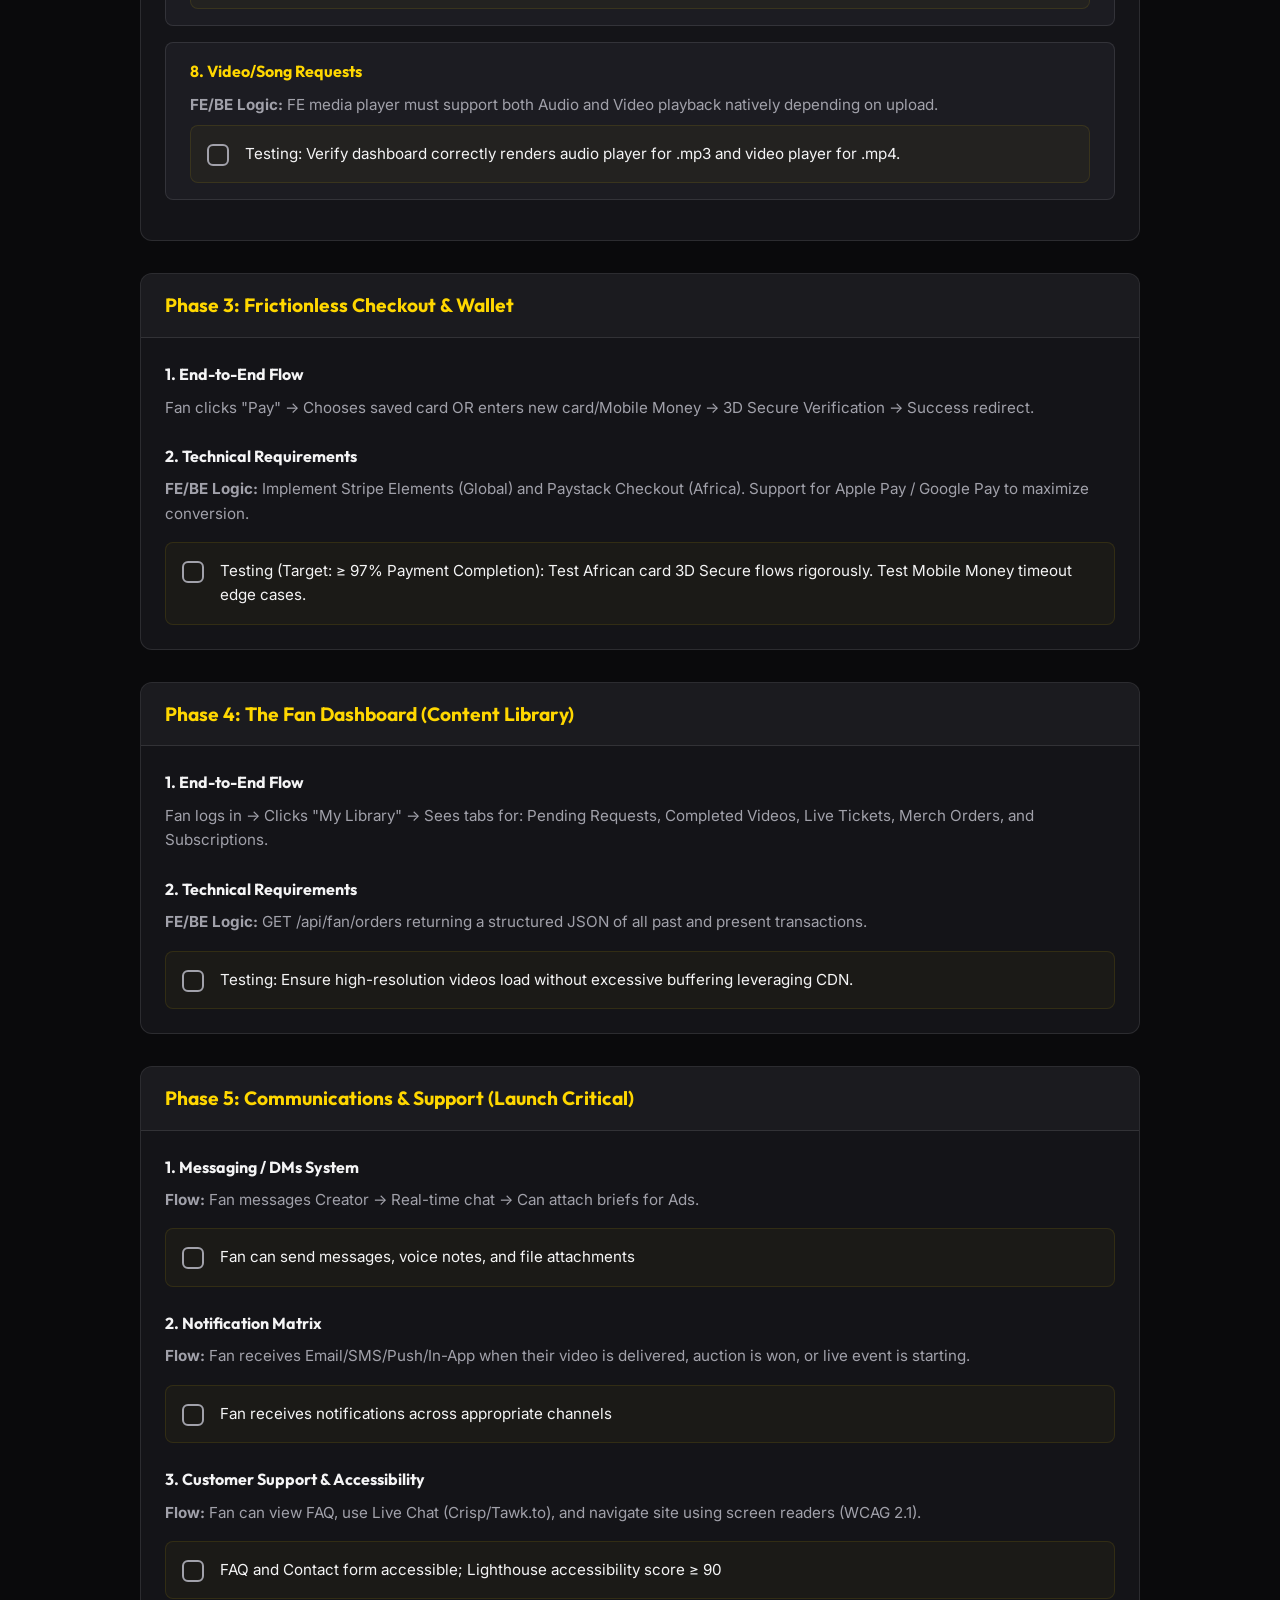
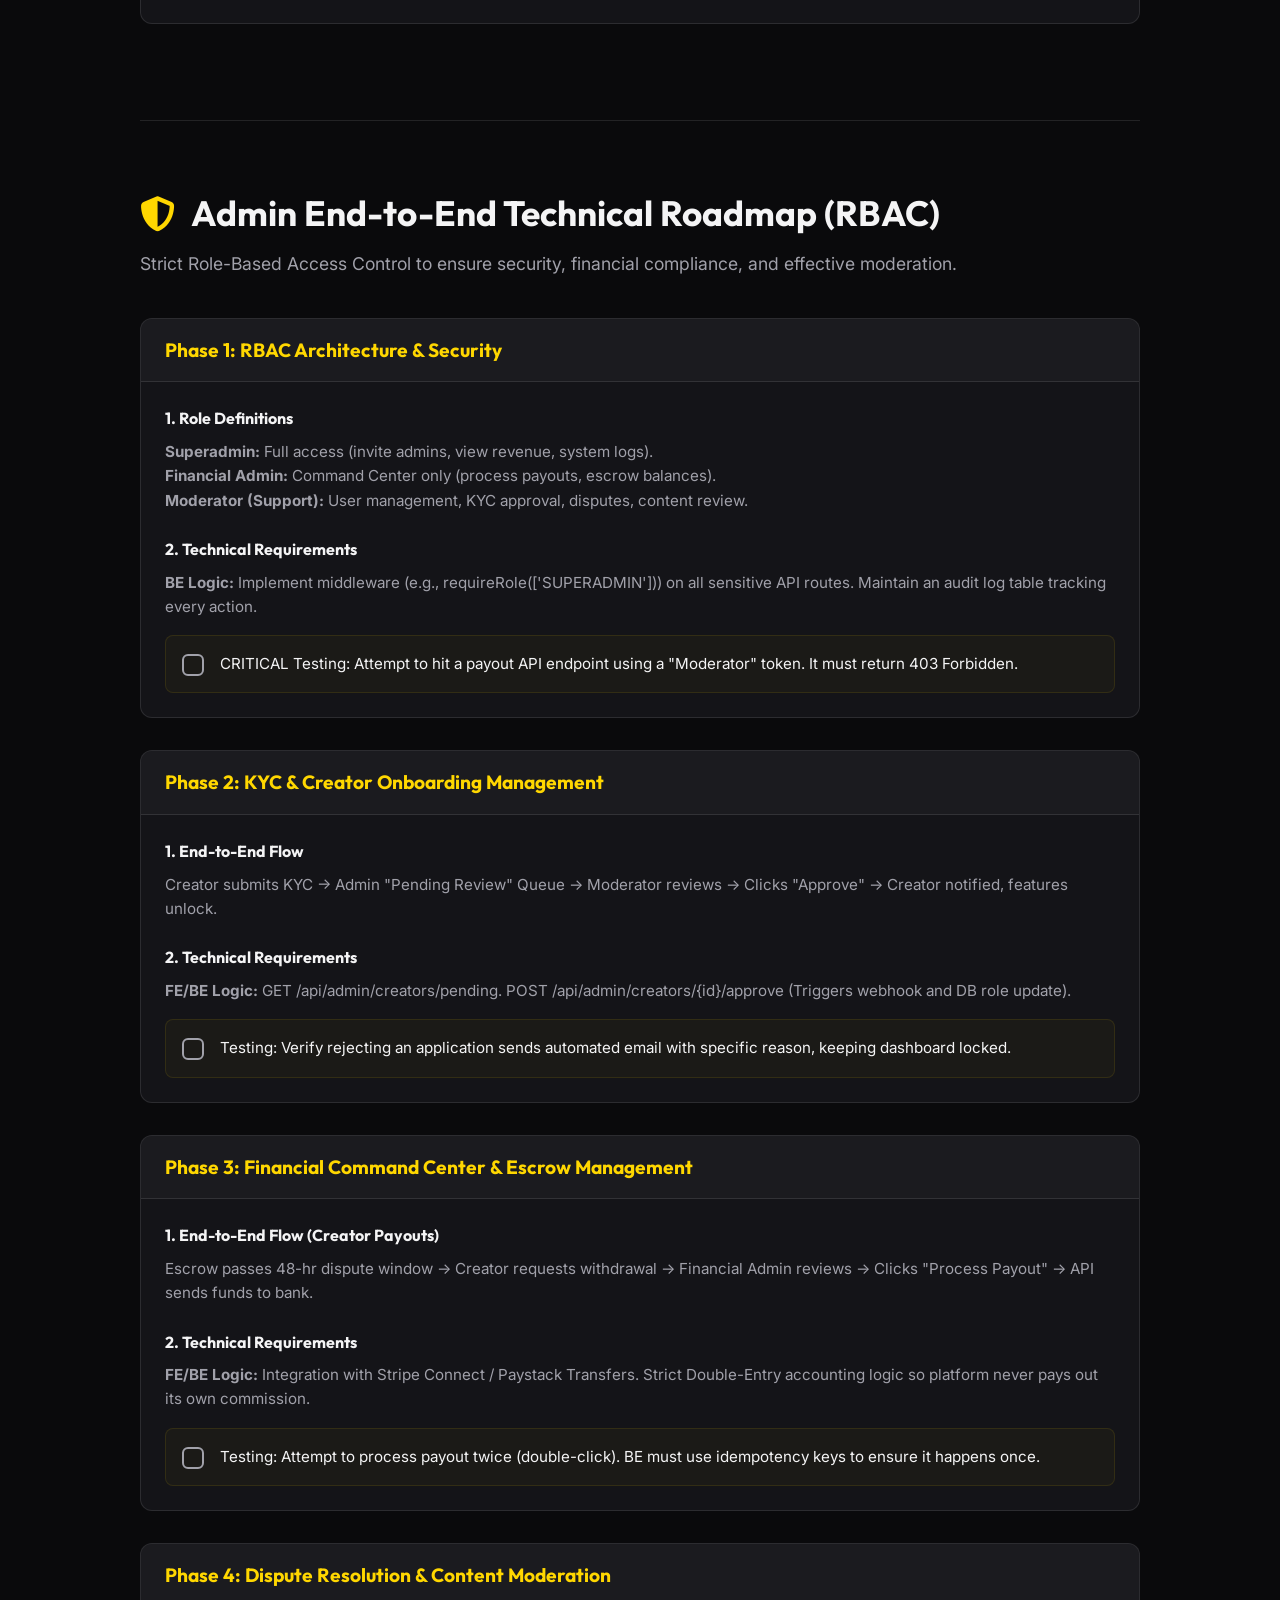
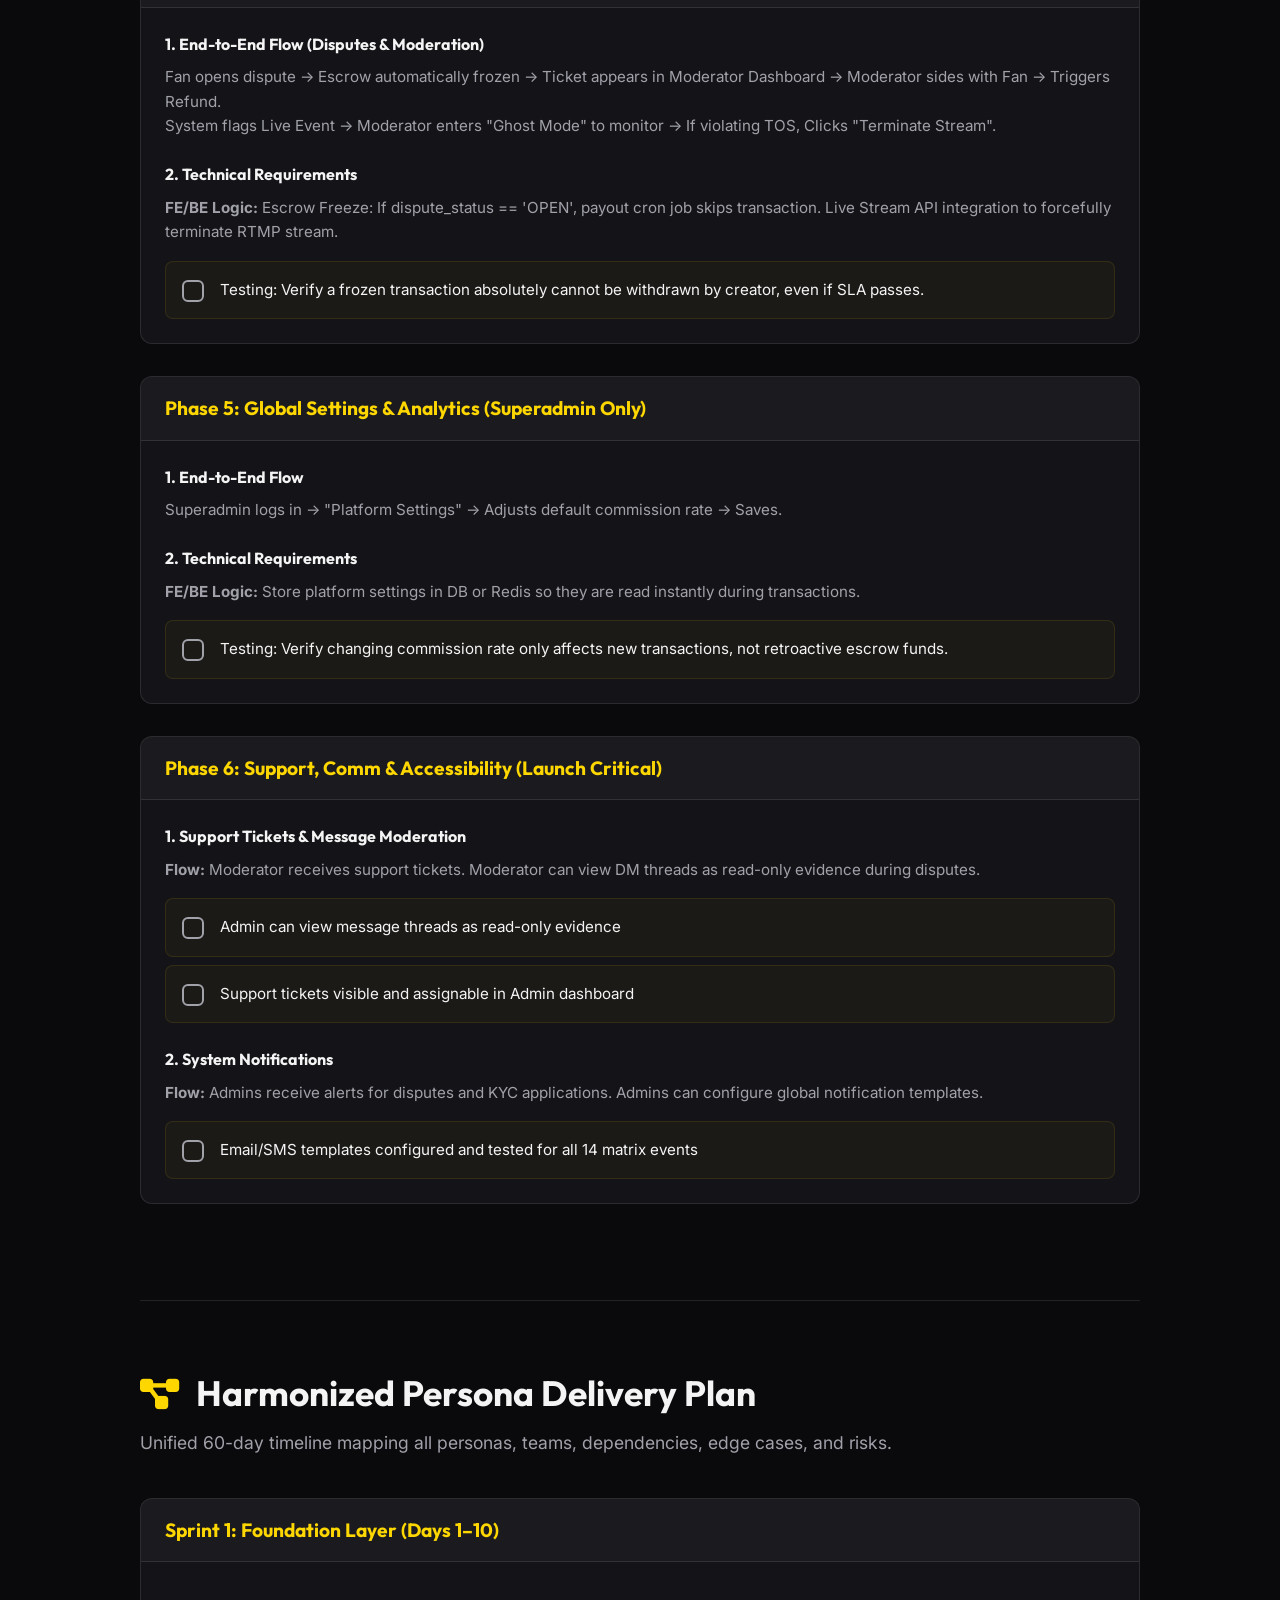
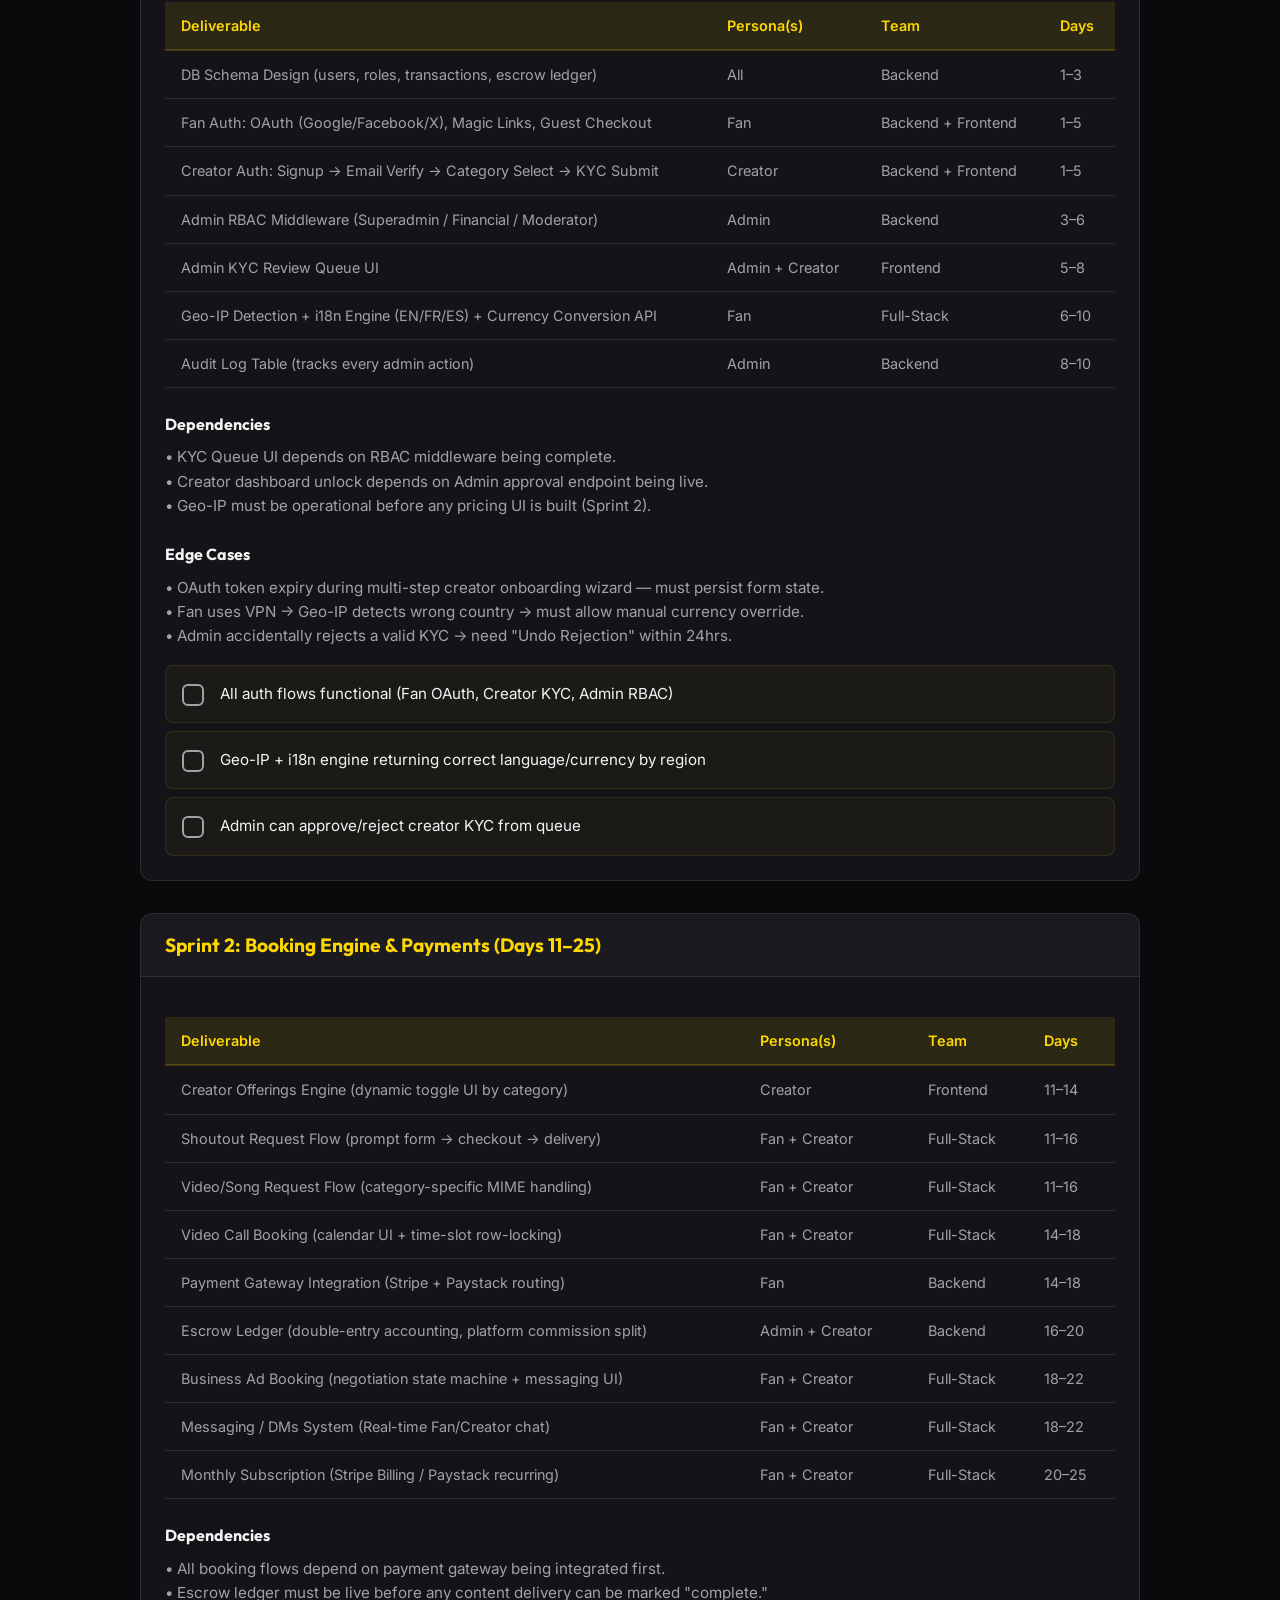
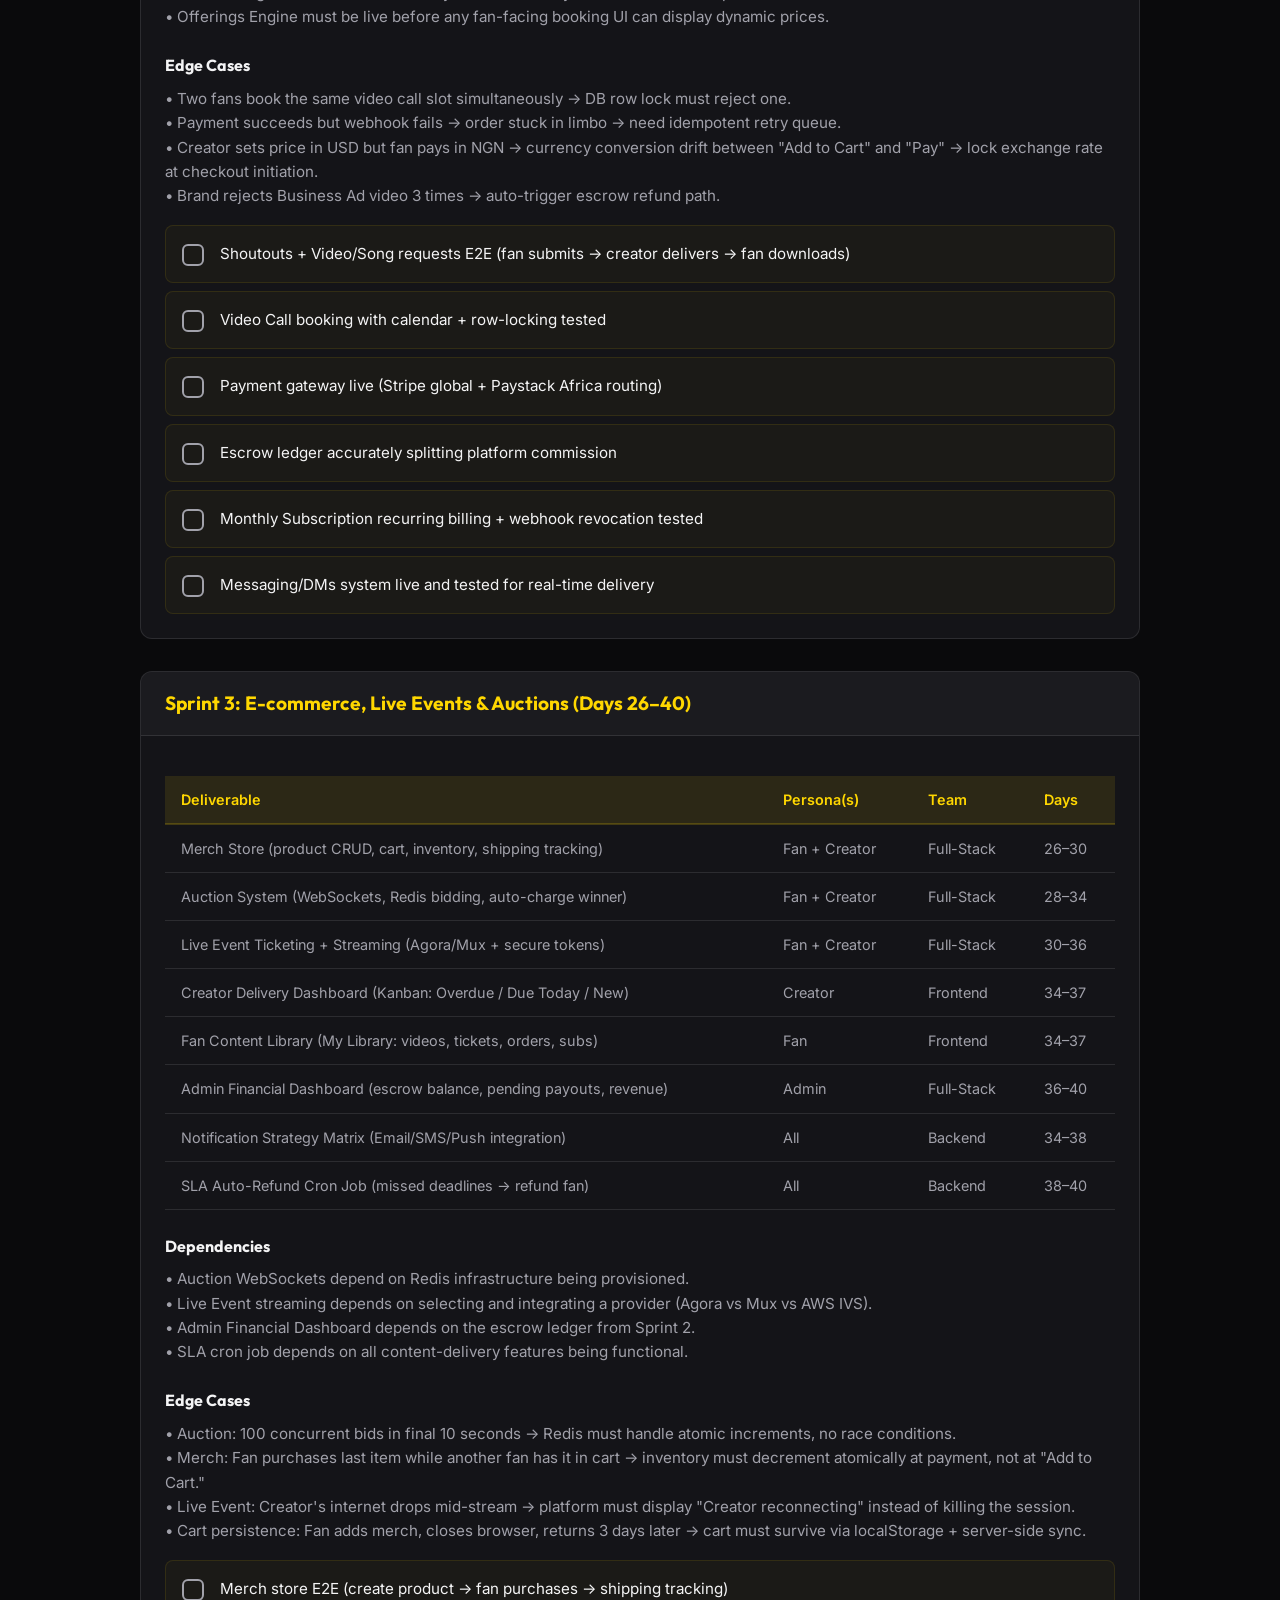
==== commit e4724687: "added timeline and garnt charts" ====
--- a/index.html
+++ b/index.html
@@ -42,6 +42,7 @@
             <h1>The Blueprint to <span class="highlight">Launch</span></h1>
             <p>Harmonizing the Creator, Fan, and Admin ecosystems for a 100% functional deployment within 60 days.
                 Target KPI: ≥ 98% Booking Flow Success Rate.</p>
+            <a href="visual-roadmap.html" class="primary-btn" style="display: inline-block; margin-top: 1.5rem; padding: 0.8rem 1.5rem; background: var(--primary); color: #000; font-weight: 700; border-radius: 8px; text-decoration: none;"><i class="fa-solid fa-chart-gantt"></i> View 60-Day Visual Timeline</a>
         </div>
     </header>
 
--- a/style.css
+++ b/style.css
@@ -109,7 +109,8 @@
     justify-content: center;
     text-align: center;
     background: radial-gradient(circle at center, rgba(255,215,0,0.1) 0%, transparent 60%);
-    padding-top: 5rem;
+    padding-top: 4rem;
+    margin-top: 80px;
 }
 
 .badge {
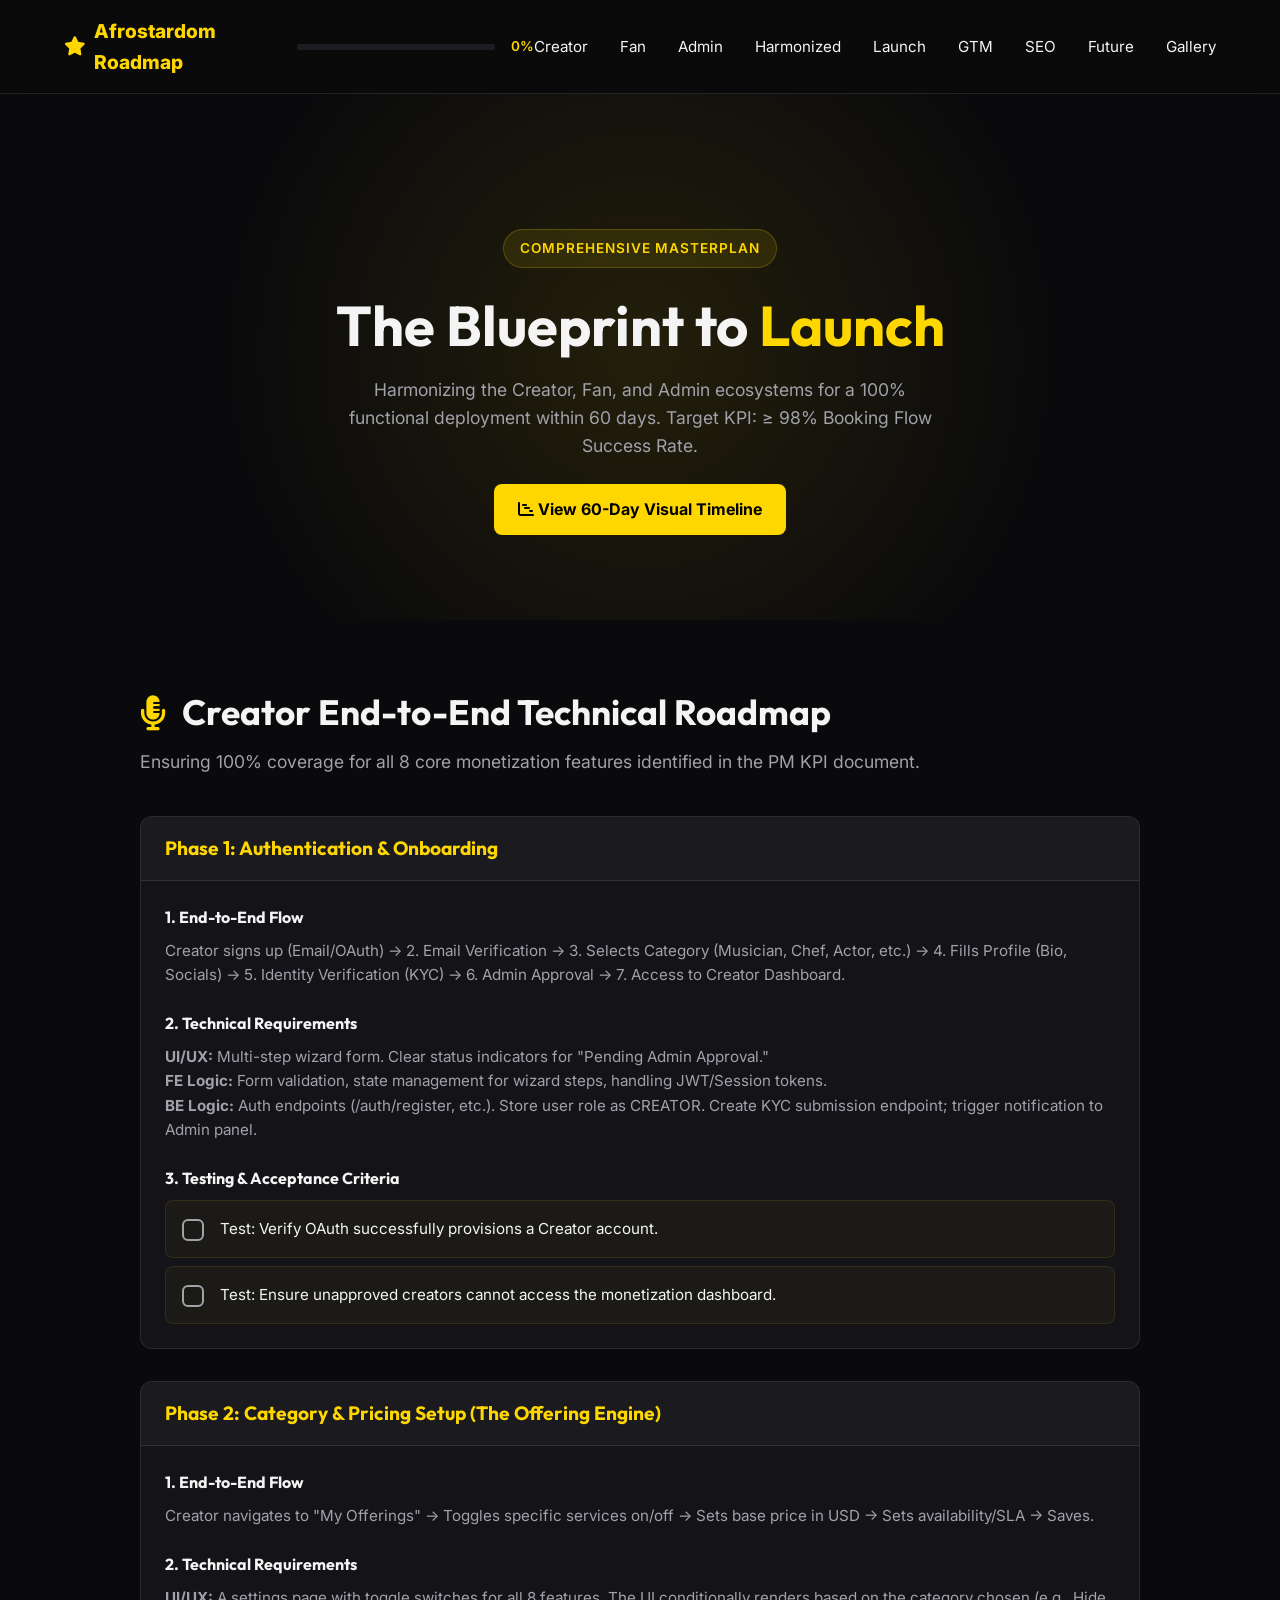
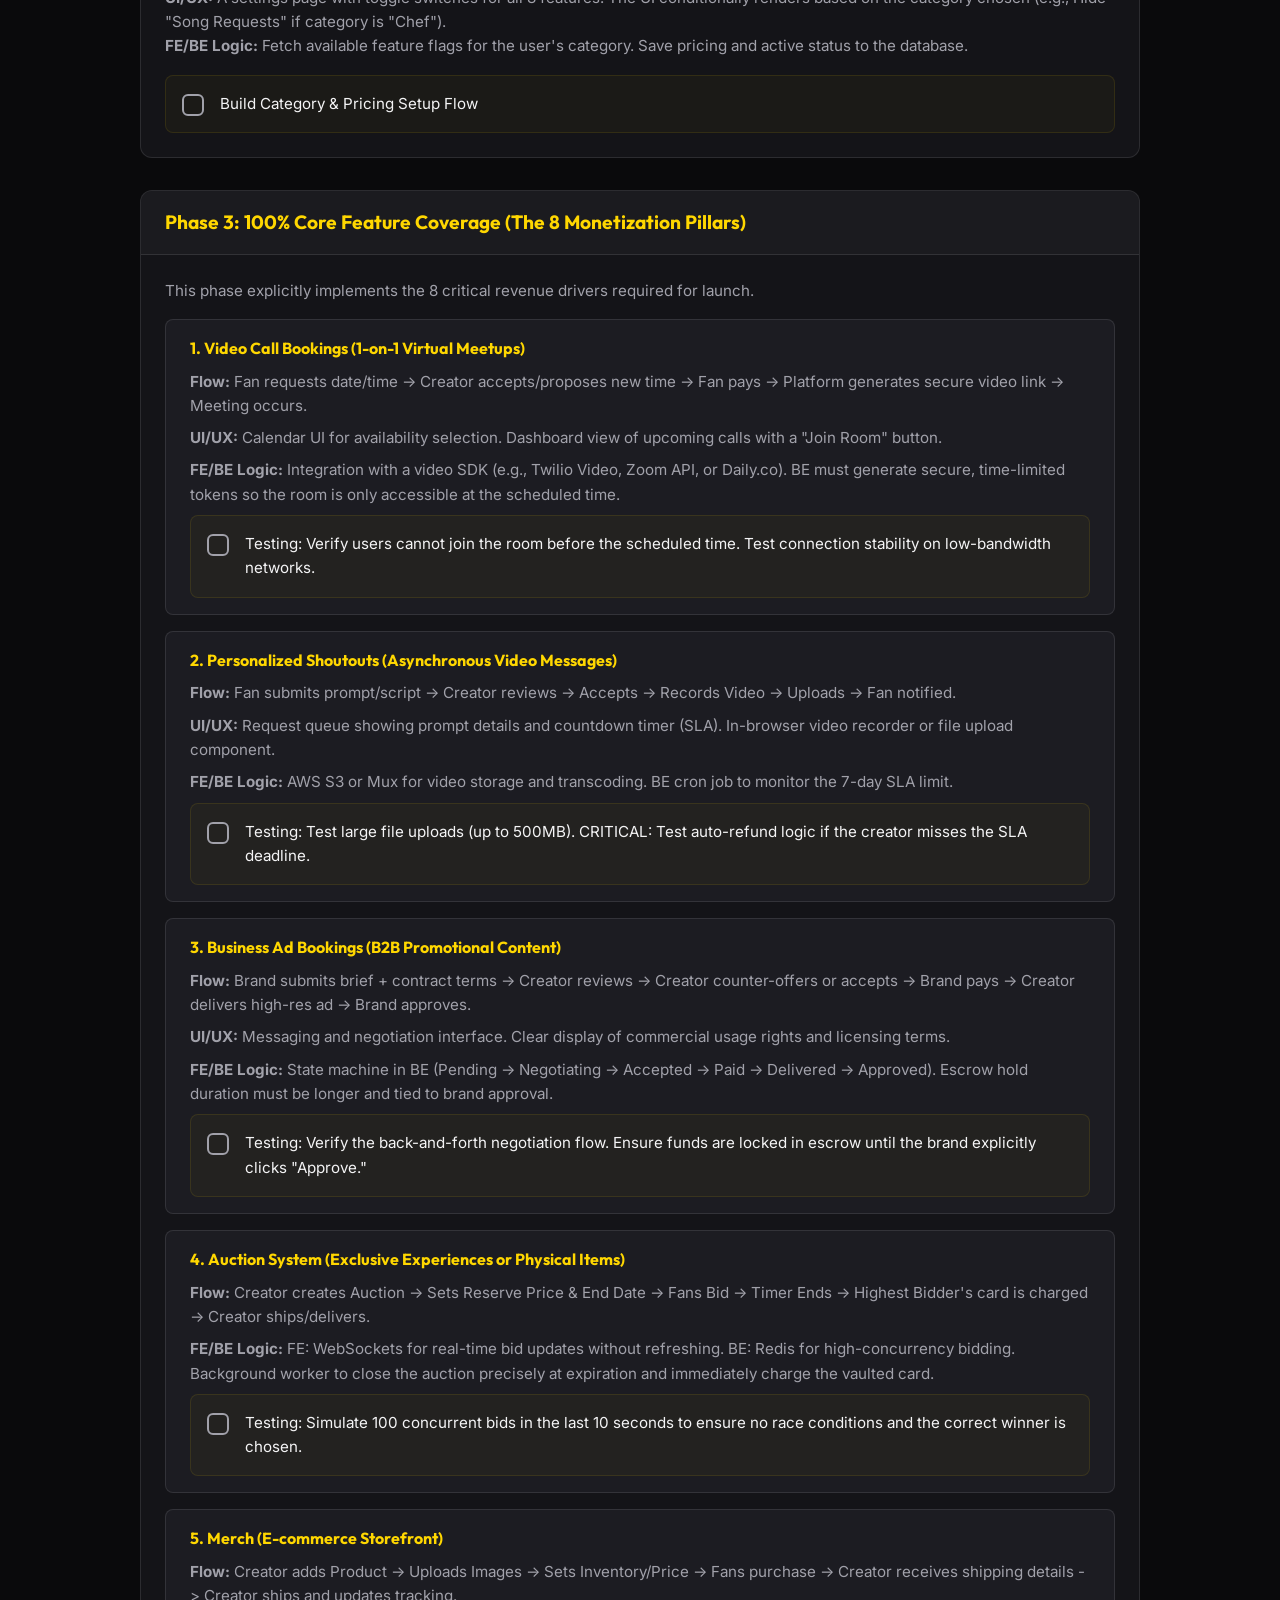
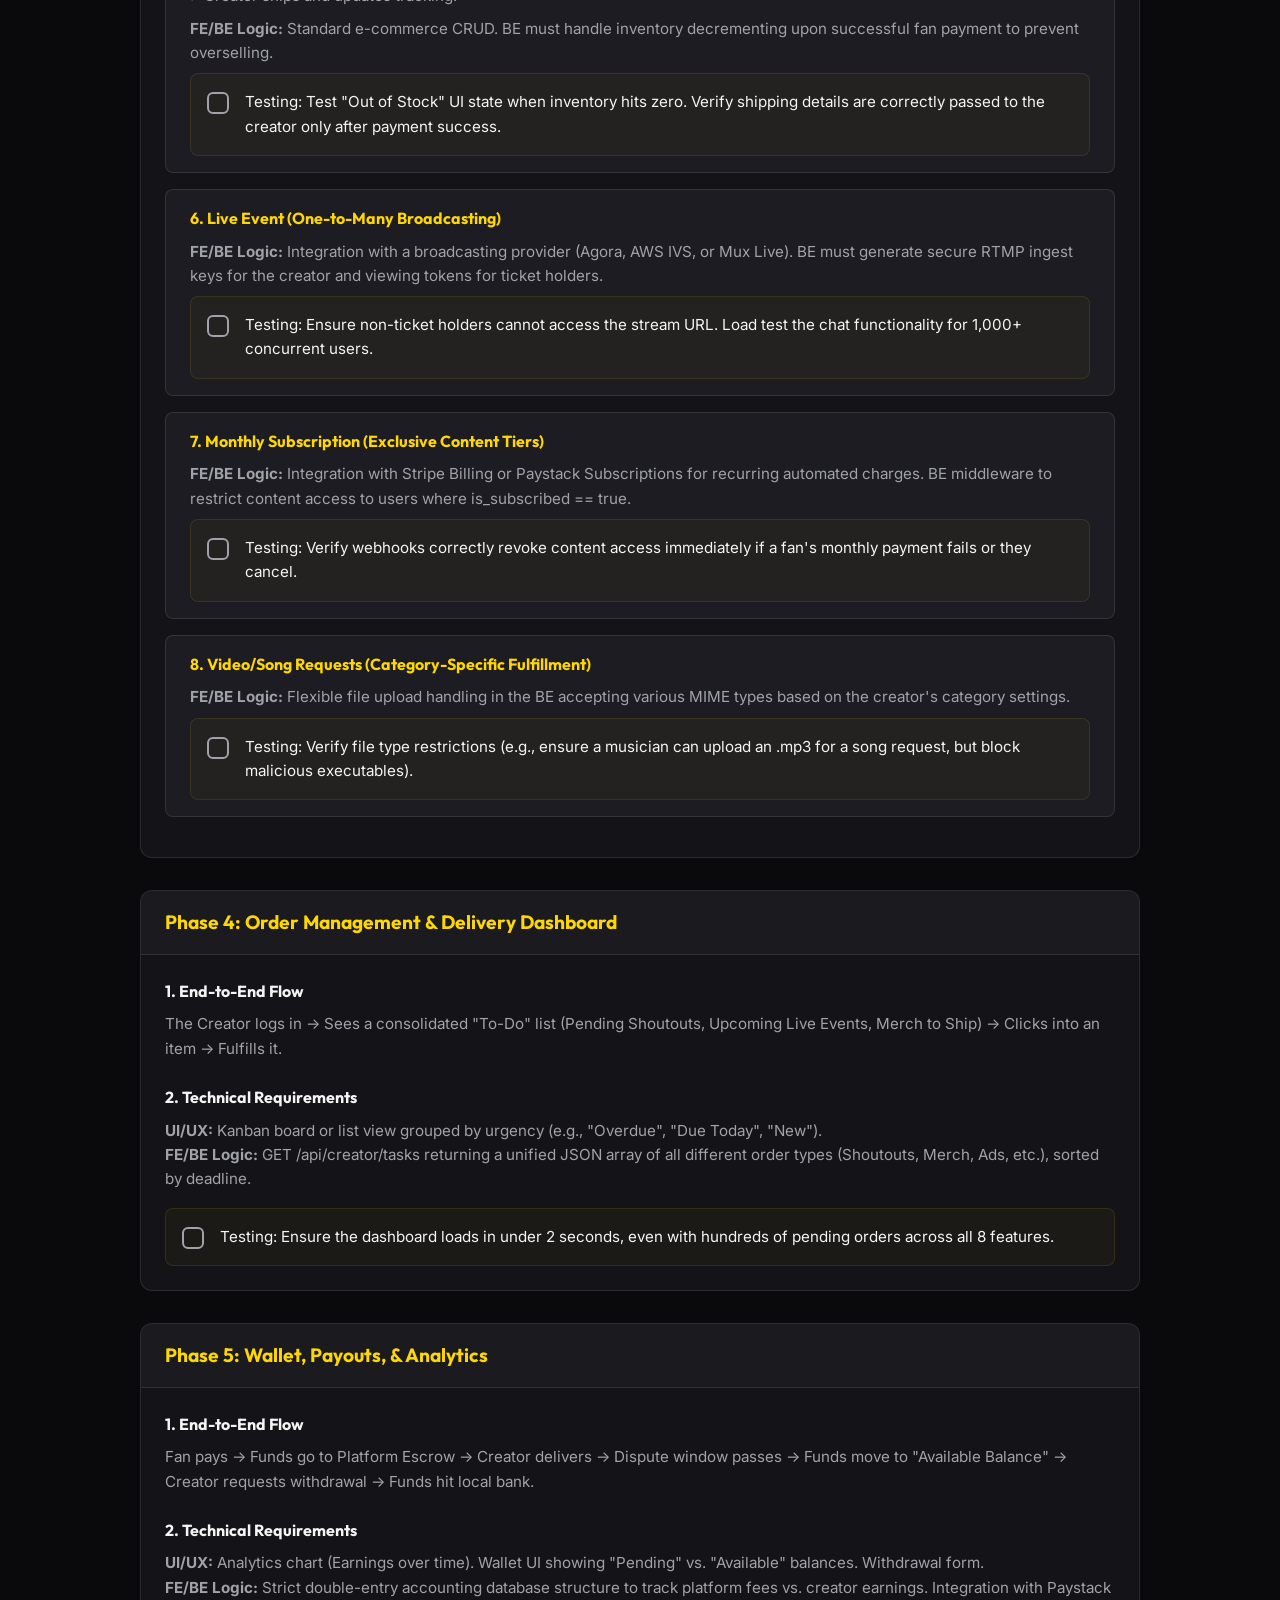
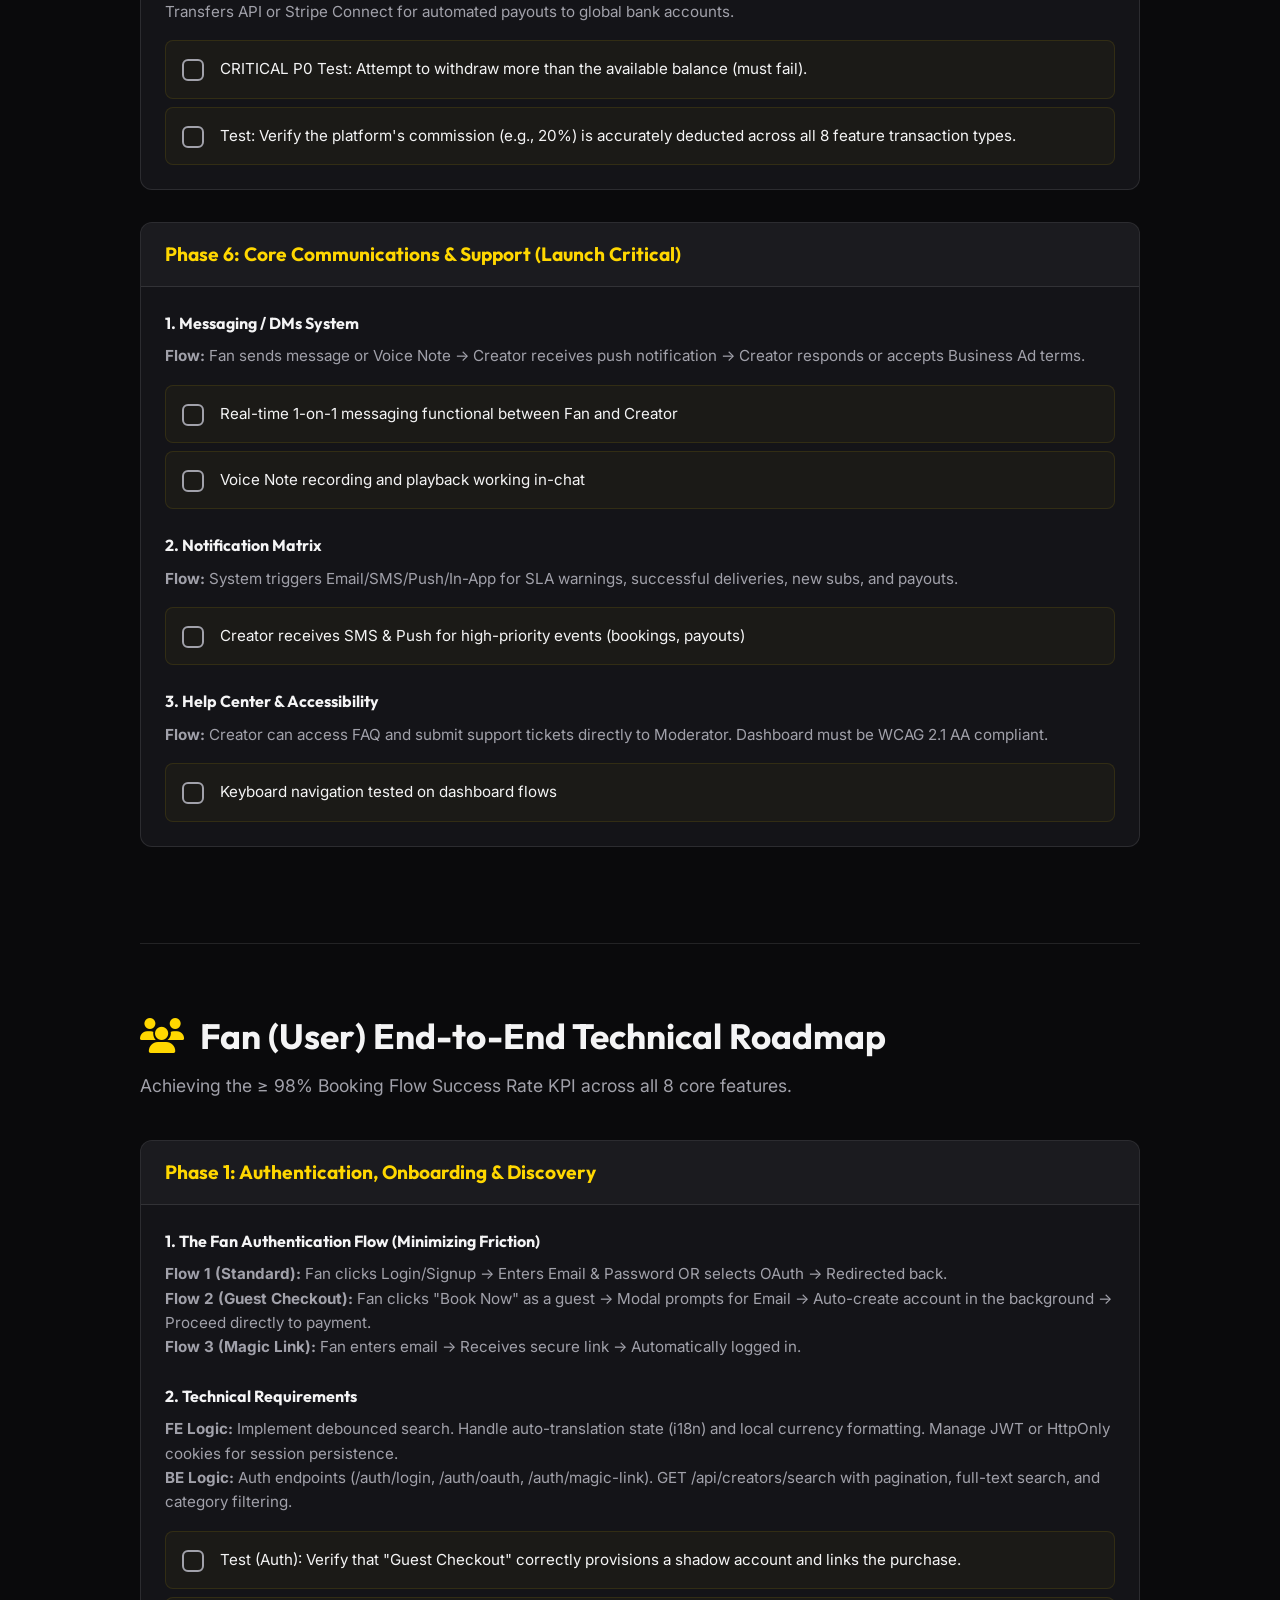
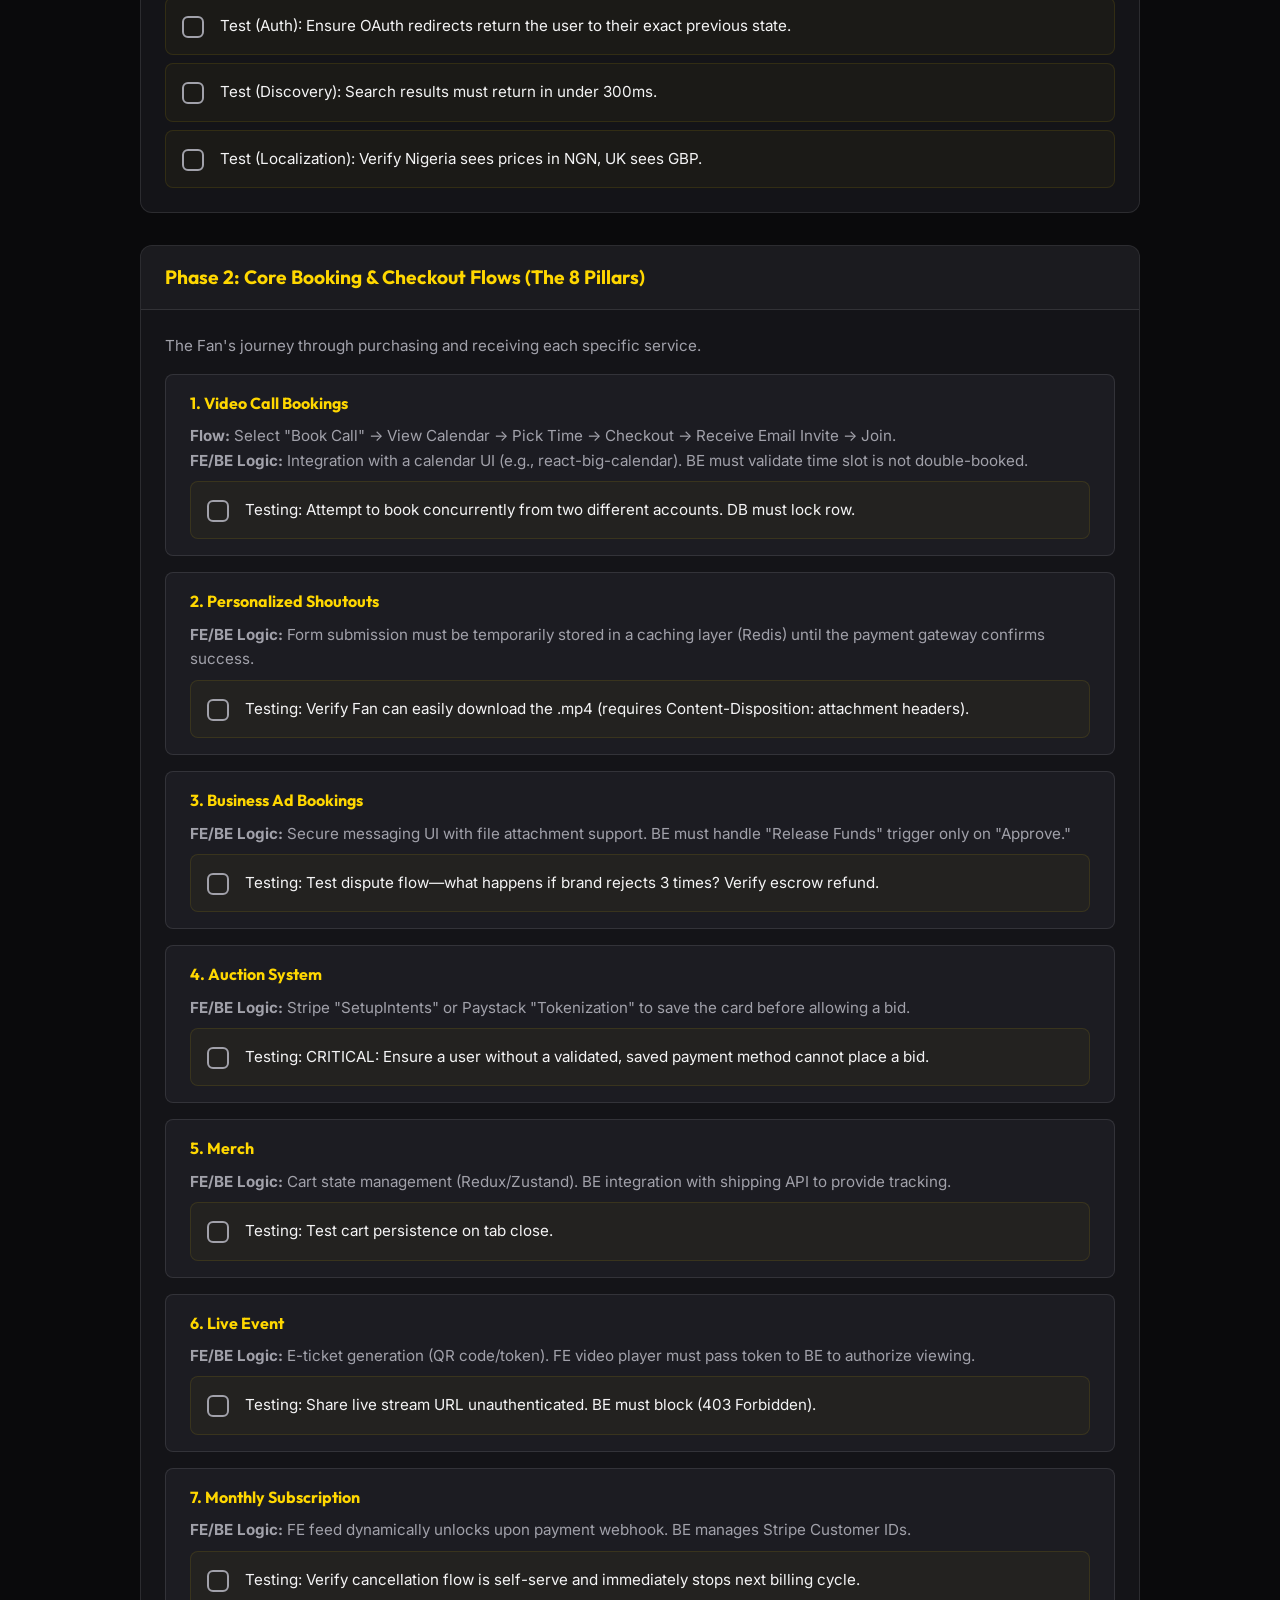
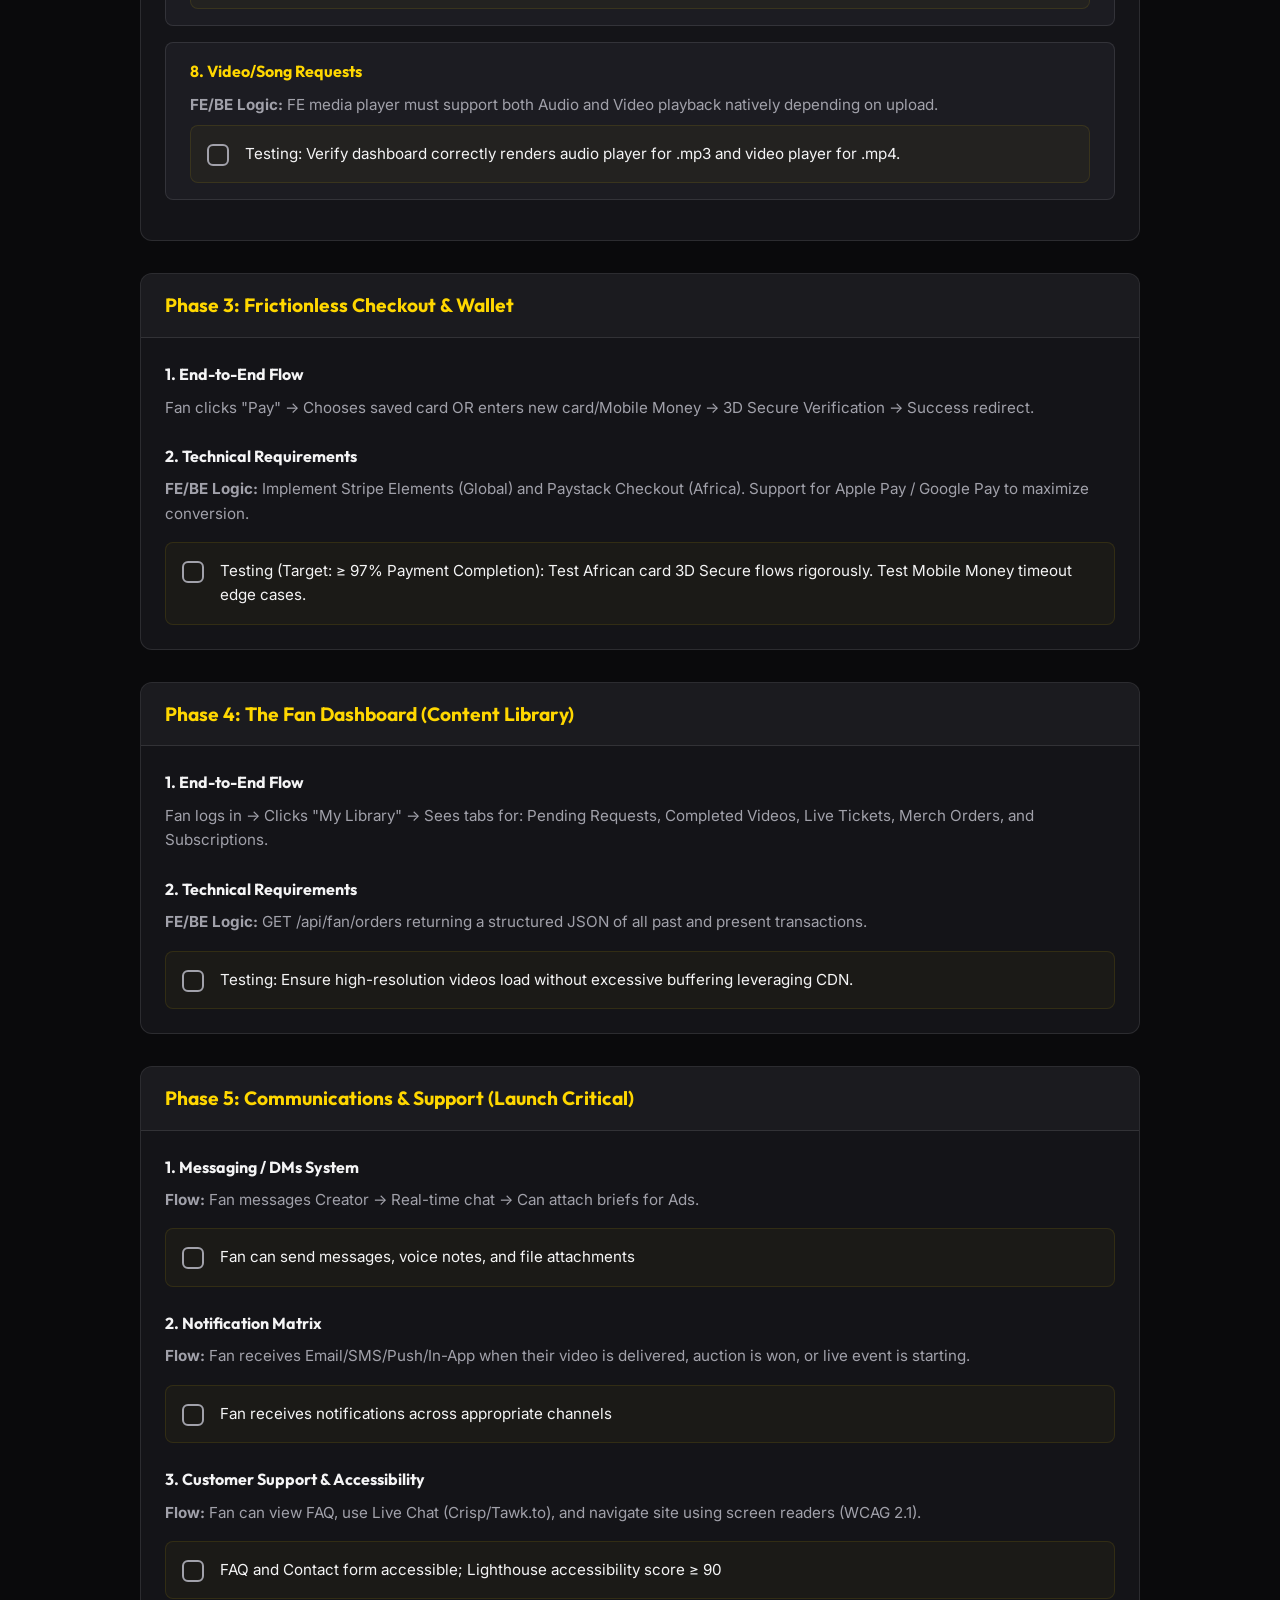
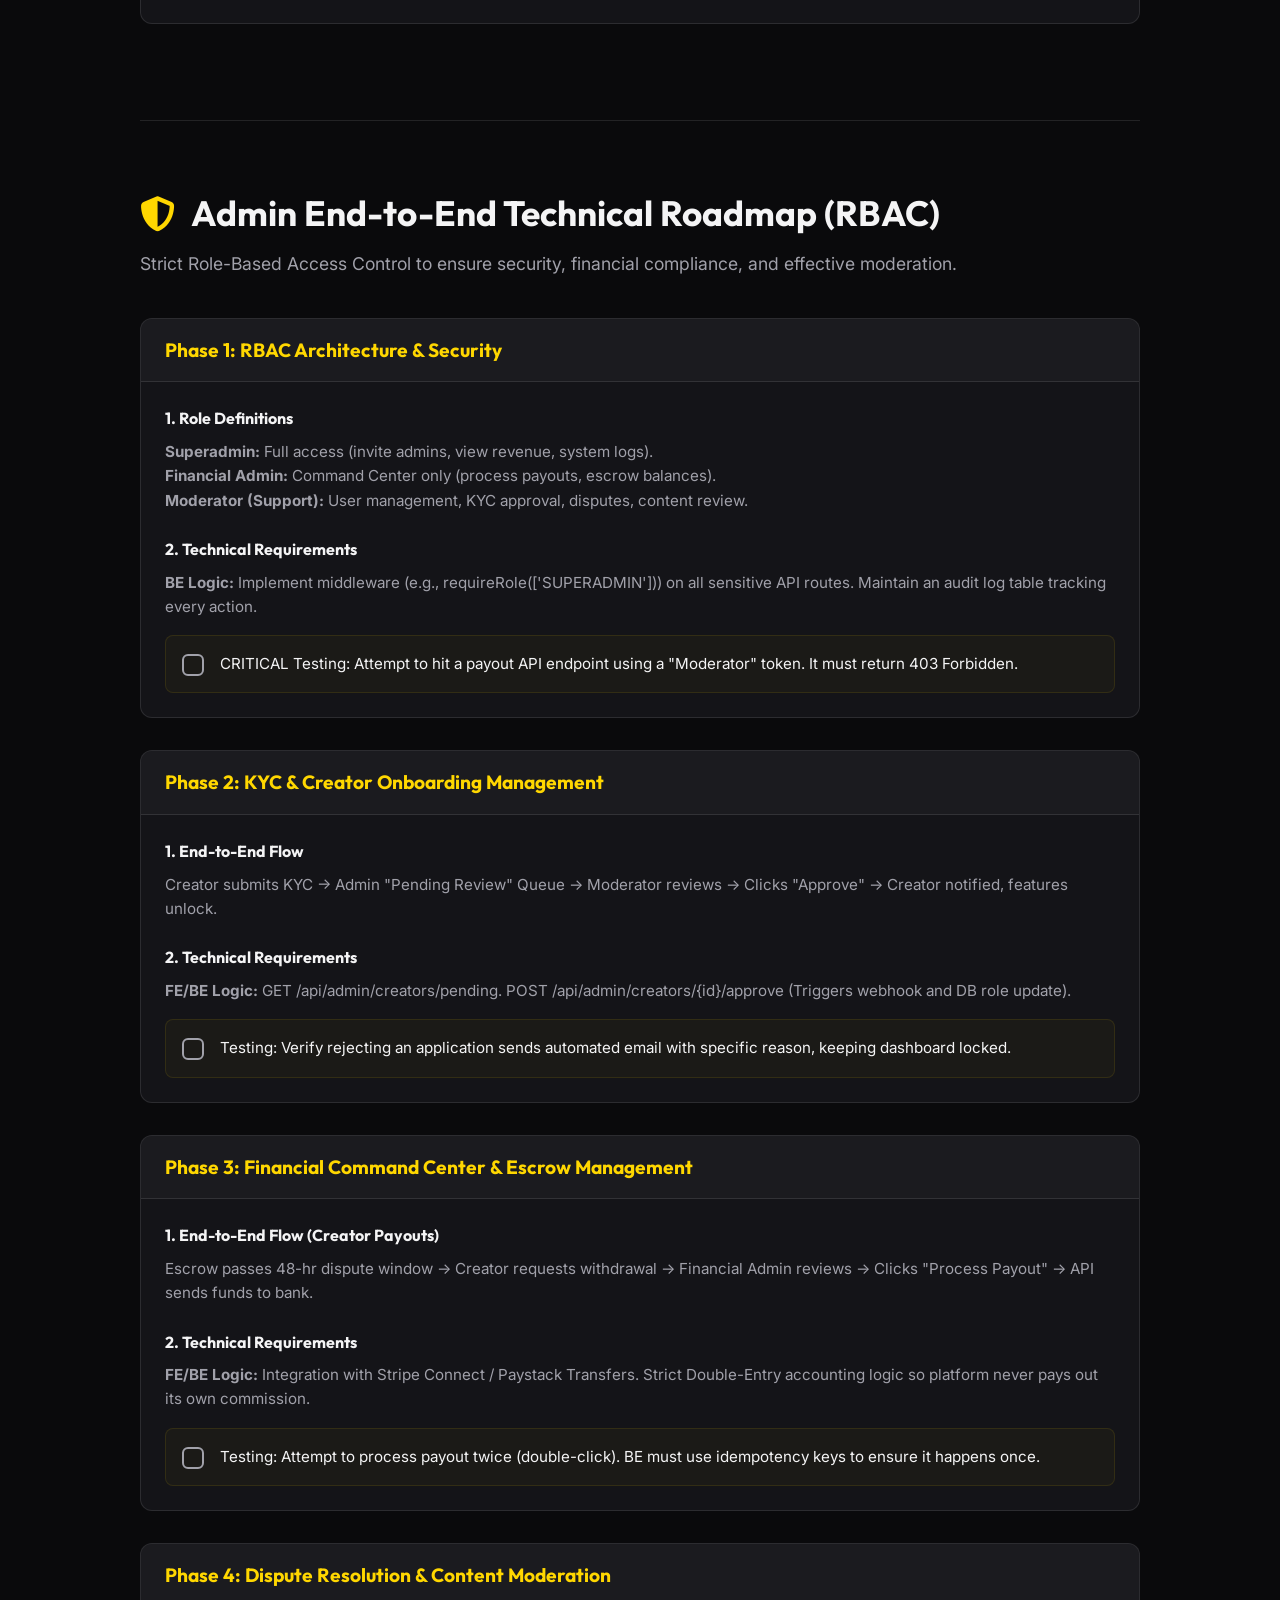
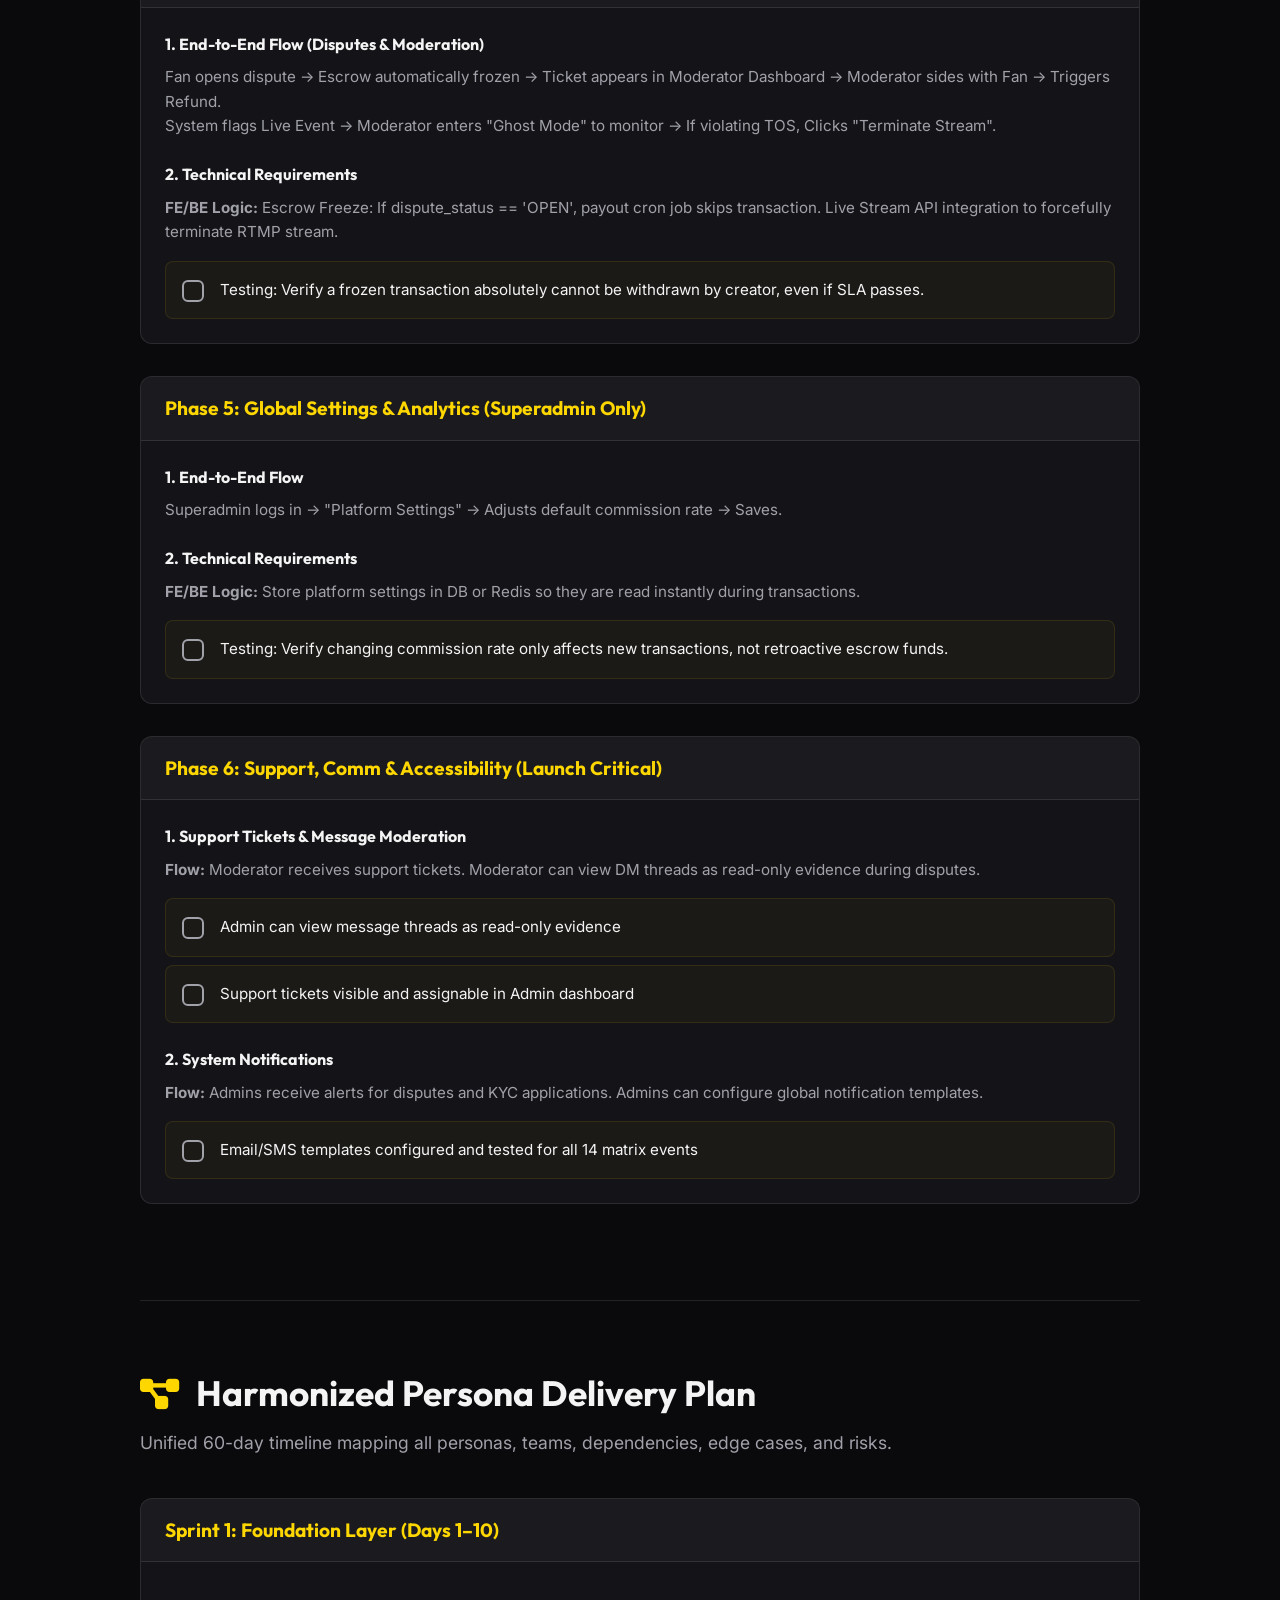
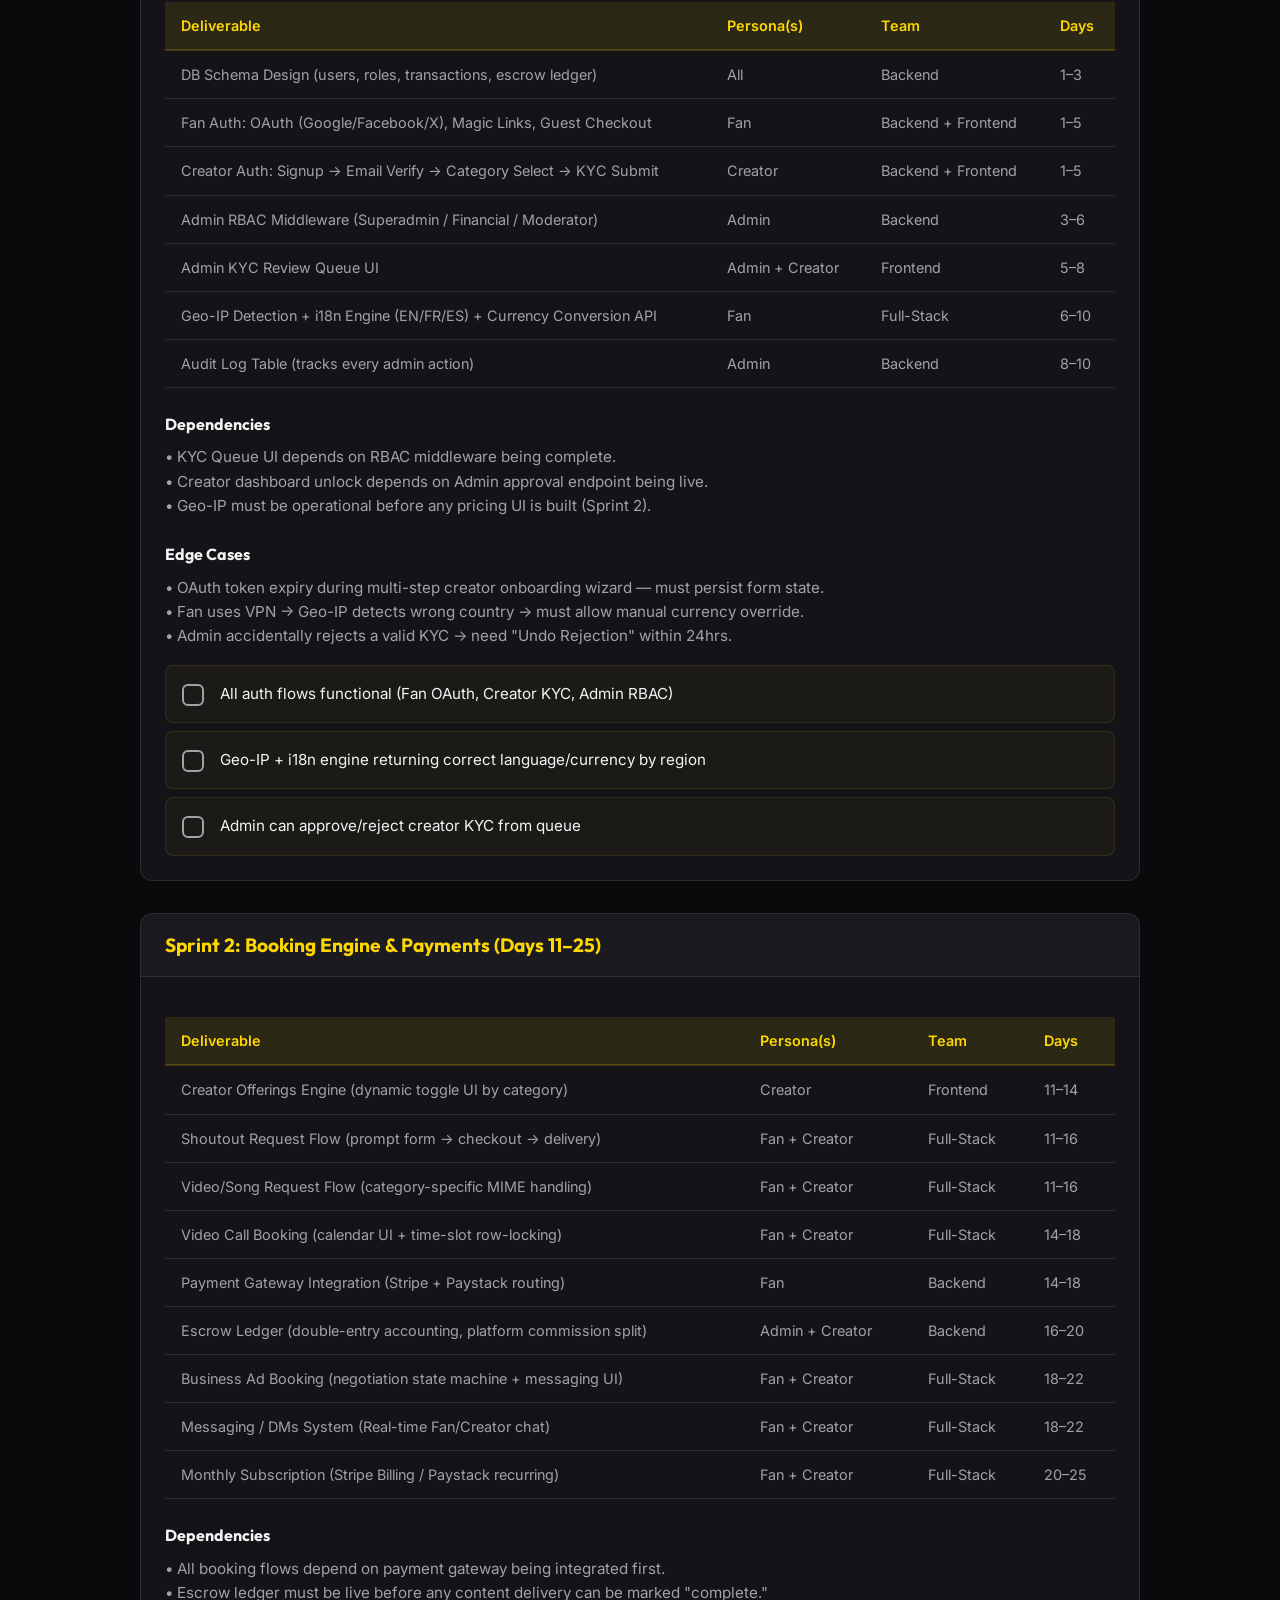
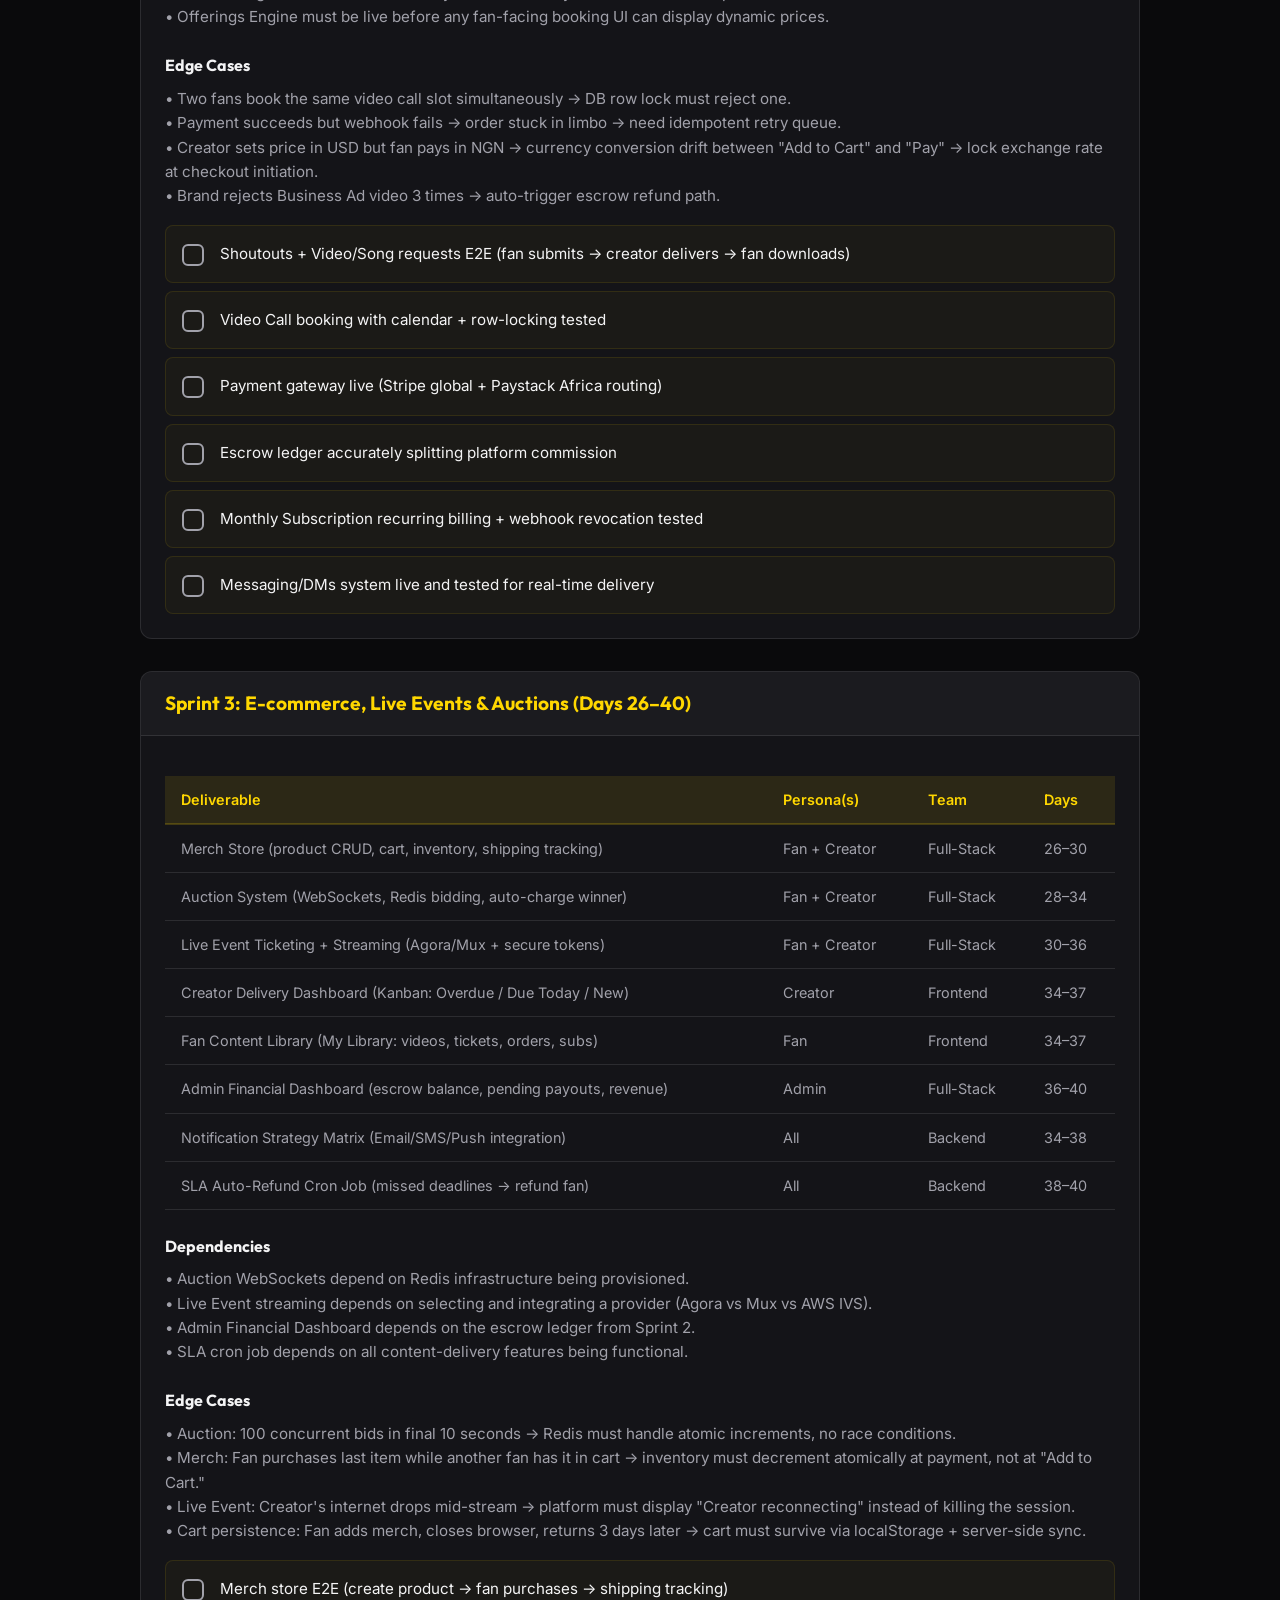
==== commit 1cb57966: "updated extrasto future" ====
--- a/index.html
+++ b/index.html
@@ -31,7 +31,7 @@
             <li><a href="#launch-plan">Launch</a></li>
             <li><a href="#gtm-plan">GTM</a></li>
             <li><a href="#seo-plan">SEO</a></li>
-            <li><a href="#missing-features">Extras</a></li>
+            <li><a href="#missing-features">Future</a></li>
             <li><a href="#gallery">Gallery</a></li>
         </ul>
     </nav>
